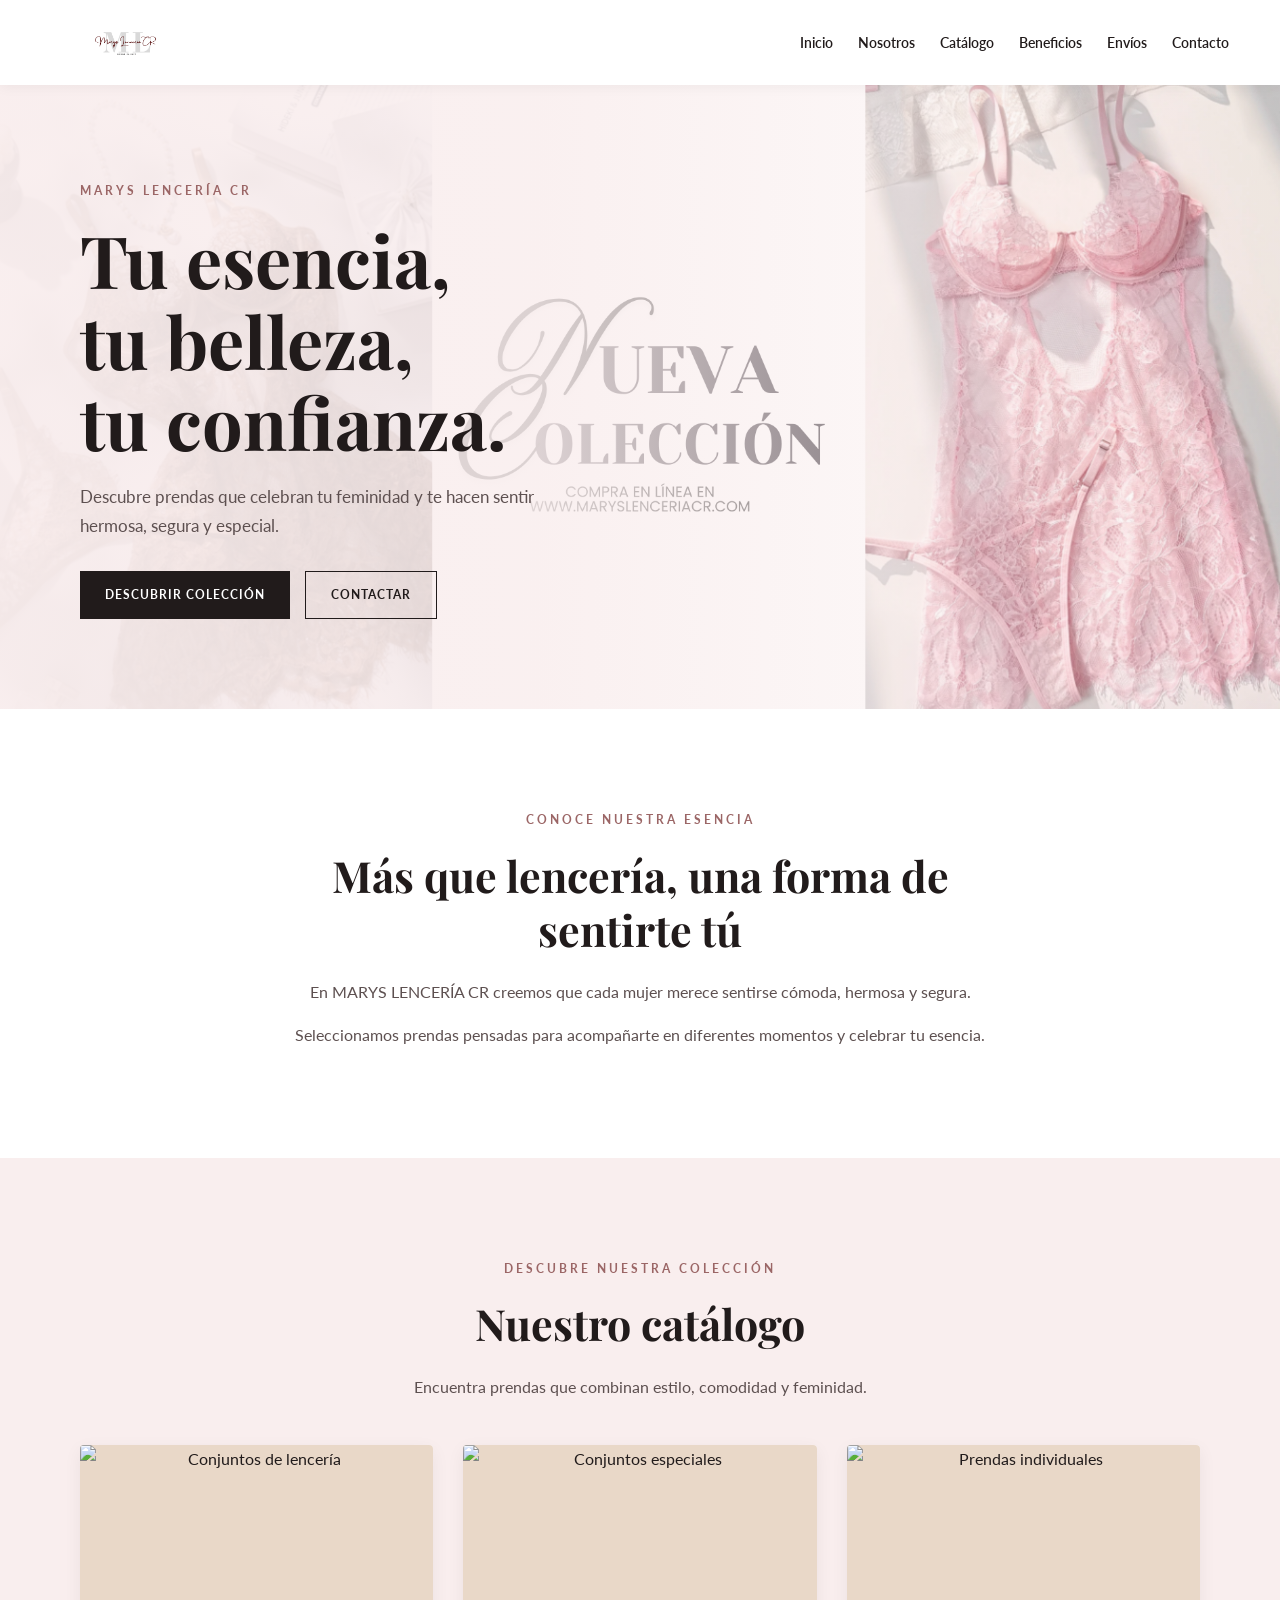
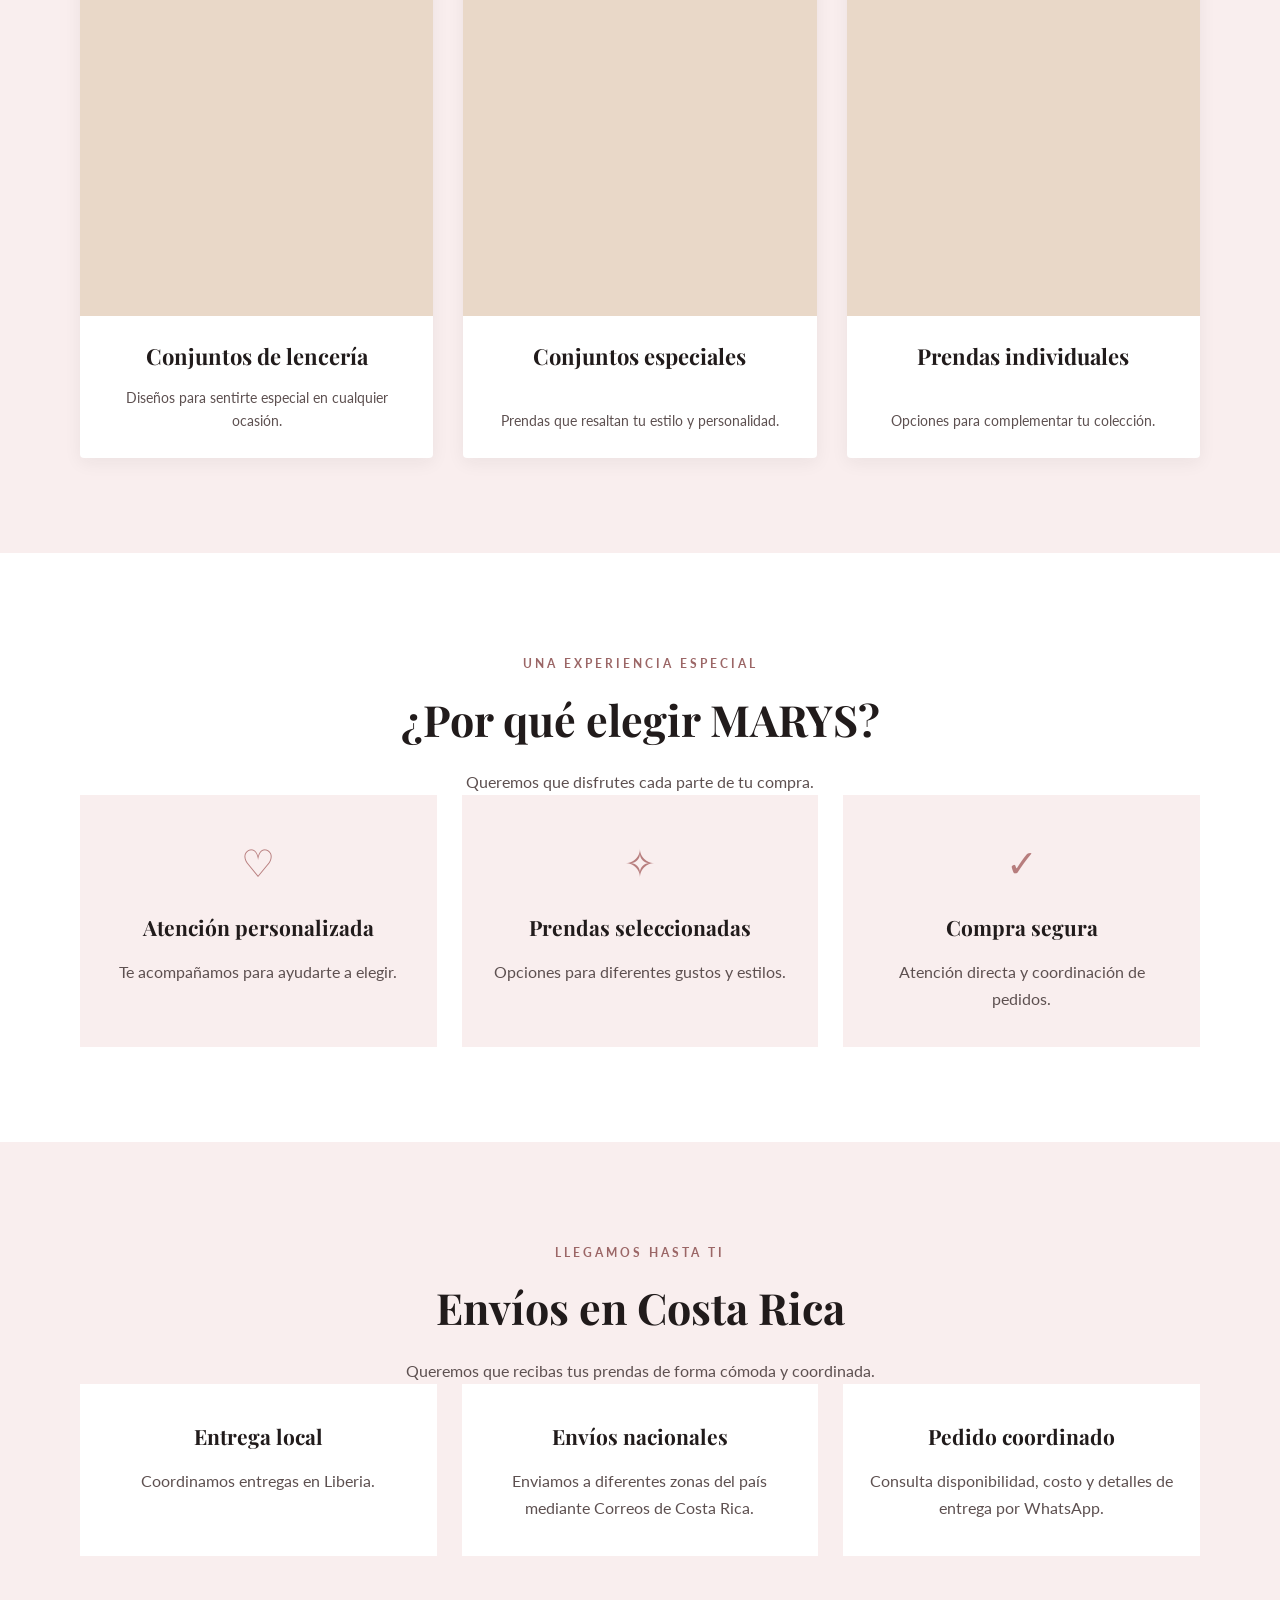
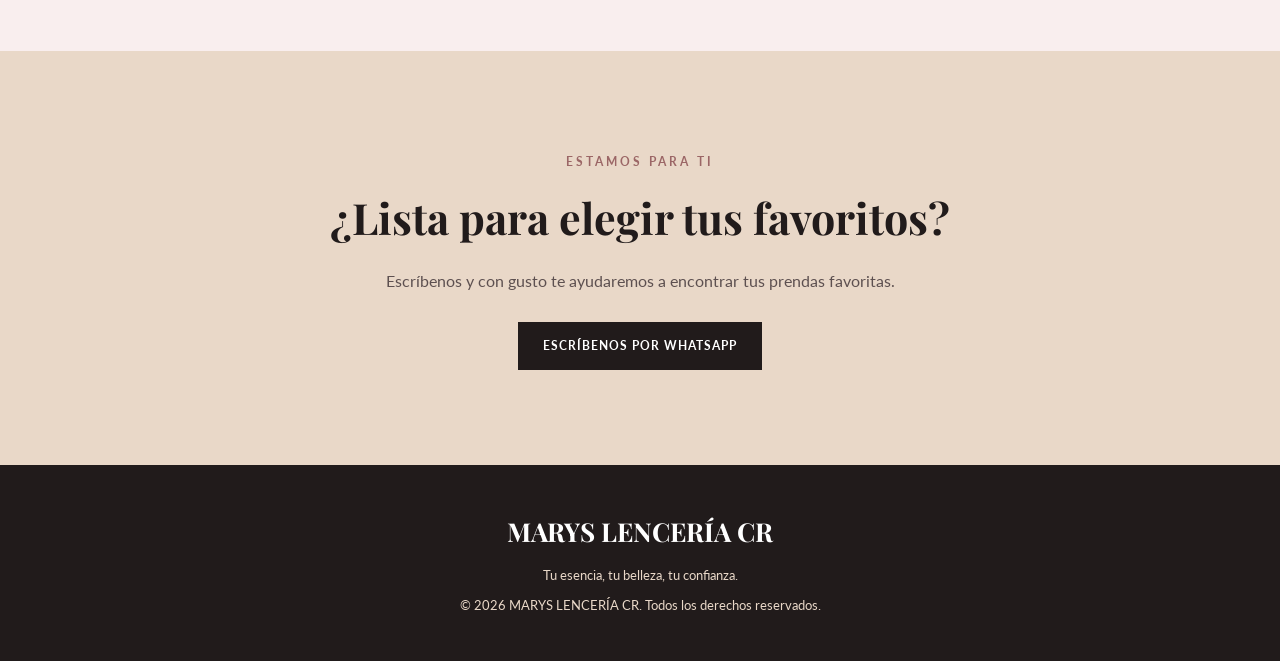
==== index.html @ ca80975b "Primer respaldo de MARYS LENCERÍA CR" ====
<!DOCTYPE html>
<html lang="es">
<head>
    <meta charset="UTF-8">
    <meta name="viewport" content="width=device-width, initial-scale=1.0">

    <meta name="description" content="MARYS LENCERÍA CR. Descubre nuestra colección de lencería, promociones y envíos en Costa Rica.">

    <title>MARYS LENCERÍA CR | Tu esencia, tu belleza</title>

    <link rel="preconnect" href="https://fonts.googleapis.com">
    <link rel="preconnect" href="https://fonts.gstatic.com" crossorigin>

    <link href="https://fonts.googleapis.com/css2?family=Lato:wght@400;500;600;700&family=Playfair+Display:wght@500;600;700&display=swap" rel="stylesheet">

    <link rel="stylesheet" href="css/style.css">
</head>

<body>

    <!-- ENCABEZADO -->
    <header class="encabezado">
        <div class="encabezado-contenido">

            <a href="#inicio" class="logo">
                <img src="img/logo.png" alt="MARYS LENCERÍA CR">
            </a>

            <nav class="navegacion" aria-label="Navegación principal">
                <a href="#inicio">Inicio</a>
                <a href="#nosotros">Nosotros</a>
                <a href="#catalogo">Catálogo</a>
                <a href="#beneficios">Beneficios</a>
                <a href="#envios">Envíos</a>
                <a href="#contacto">Contacto</a>
            </nav>

        </div>
    </header>

    <main>

        <!-- PORTADA PRINCIPAL -->
        <section class="hero" id="inicio">

            <div class="hero-imagen">
                <img src="img/banner.png" alt="Colección de lencería MARYS">
            </div>

            <div class="hero-contenido">

                <span class="hero-etiqueta">
                    MARYS LENCERÍA CR
                </span>

                <h1>
                    Tu esencia,<br>
                    tu belleza,<br>
                    tu confianza.
                </h1>

                <p>
                    Descubre prendas que celebran tu feminidad
                    y te hacen sentir hermosa, segura y especial.
                </p>

                <div class="hero-botones">

                    <a href="#catalogo" class="boton boton-principal">
                        DESCUBRIR COLECCIÓN
                    </a>

                    <a
                        href="https://wa.me/50663638746?text=Hola%2C%20MARYS%20LENCER%C3%8DA%20CR.%20Me%20gustar%C3%ADa%20consultar%20sobre%20sus%20productos."
                        class="boton boton-secundario"
                        target="_blank"
                        rel="noopener noreferrer">
                        CONTACTAR
                    </a>

                </div>

            </div>

        </section>

        <!-- NOSOTROS -->
        <section class="seccion seccion-nosotros" id="nosotros">

            <div class="contenedor">

                <span class="etiqueta-seccion">
                    CONOCE NUESTRA ESENCIA
                </span>

                <h2>
                    Más que lencería, una forma de sentirte tú
                </h2>

                <p>
                    En MARYS LENCERÍA CR creemos que cada mujer
                    merece sentirse cómoda, hermosa y segura.
                </p>

                <p>
                    Seleccionamos prendas pensadas para acompañarte
                    en diferentes momentos y celebrar tu esencia.
                </p>

            </div>

        </section>

        <!-- CATÁLOGO -->
        <section class="seccion seccion-catalogo" id="catalogo">

            <div class="contenedor">

                <span class="etiqueta-seccion">
                    DESCUBRE NUESTRA COLECCIÓN
                </span>

                <h2>Nuestro catálogo</h2>

                <p class="texto-intro">
                    Encuentra prendas que combinan estilo,
                    comodidad y feminidad.
                </p>

                <div class="catalogo-grid">

                    <article class="tarjeta-categoria">
                        <div class="imagen-categoria">
                            <img src="img/producto1.png" alt="Conjuntos de lencería">
                        </div>

                        <h3>Conjuntos de lencería</h3>

                        <p>
                            Diseños para sentirte especial
                            en cualquier ocasión.
                        </p>
                    </article>

                    <article class="tarjeta-categoria">
                        <div class="imagen-categoria">
                            <img src="img/producto2.png" alt="Conjuntos especiales">
                        </div>

                        <h3>Conjuntos especiales</h3>

                        <p>
                            Prendas que resaltan tu estilo
                            y personalidad.
                        </p>
                    </article>

                    <article class="tarjeta-categoria">
                        <div class="imagen-categoria">
                            <img src="img/producto3.png" alt="Prendas individuales">
                        </div>

                        <h3>Prendas individuales</h3>

                        <p>
                            Opciones para complementar
                            tu colección.
                        </p>
                    </article>

                </div>

            </div>

        </section>

        <!-- BENEFICIOS -->
        <section class="seccion seccion-beneficios" id="beneficios">

            <div class="contenedor">

                <span class="etiqueta-seccion">
                    UNA EXPERIENCIA ESPECIAL
                </span>

                <h2>¿Por qué elegir MARYS?</h2>

                <p class="texto-intro">
                    Queremos que disfrutes cada parte de tu compra.
                </p>

                <div class="beneficios-grid">

                    <article class="tarjeta-beneficio">
                        <span class="icono-beneficio">♡</span>
                        <h3>Atención personalizada</h3>
                        <p>
                            Te acompañamos para ayudarte a elegir.
                        </p>
                    </article>

                    <article class="tarjeta-beneficio">
                        <span class="icono-beneficio">✧</span>
                        <h3>Prendas seleccionadas</h3>
                        <p>
                            Opciones para diferentes gustos y estilos.
                        </p>
                    </article>

                    <article class="tarjeta-beneficio">
                        <span class="icono-beneficio">✓</span>
                        <h3>Compra segura</h3>
                        <p>
                            Atención directa y coordinación de pedidos.
                        </p>
                    </article>

                </div>

            </div>

        </section>

        <!-- ENVÍOS -->
        <section class="seccion seccion-envios" id="envios">

            <div class="contenedor">

                <span class="etiqueta-seccion">
                    LLEGAMOS HASTA TI
                </span>

                <h2>Envíos en Costa Rica</h2>

                <p class="texto-intro">
                    Queremos que recibas tus prendas de forma cómoda
                    y coordinada.
                </p>

                <div class="envios-grid">

                    <article class="tarjeta-envio">
                        <h3>Entrega local</h3>
                        <p>
                            Coordinamos entregas en Liberia.
                        </p>
                    </article>

                    <article class="tarjeta-envio">
                        <h3>Envíos nacionales</h3>
                        <p>
                            Enviamos a diferentes zonas del país
                            mediante Correos de Costa Rica.
                        </p>
                    </article>

                    <article class="tarjeta-envio">
                        <h3>Pedido coordinado</h3>
                        <p>
                            Consulta disponibilidad, costo y
                            detalles de entrega por WhatsApp.
                        </p>
                    </article>

                </div>

            </div>

        </section>

        <!-- CONTACTO -->
        <section class="seccion seccion-contacto" id="contacto">

            <div class="contenedor">

                <span class="etiqueta-seccion">
                    ESTAMOS PARA TI
                </span>

                <h2>¿Lista para elegir tus favoritos?</h2>

                <p>
                    Escríbenos y con gusto te ayudaremos
                    a encontrar tus prendas favoritas.
                </p>

                <a
                    href="https://wa.me/50663638746?text=Hola%2C%20MARYS%20LENCER%C3%8DA%20CR.%20Quiero%20informaci%C3%B3n%20sobre%20sus%20productos."
                    class="boton boton-principal"
                    target="_blank"
                    rel="noopener noreferrer">

                    ESCRÍBENOS POR WHATSAPP

                </a>

            </div>

        </section>

    </main>

    <!-- PIE DE PÁGINA -->
    <footer class="pie-pagina">

        <div class="contenedor">

            <h2>MARYS LENCERÍA CR</h2>

            <p>Tu esencia, tu belleza, tu confianza.</p>

            <p>
                © 2026 MARYS LENCERÍA CR. Todos los derechos reservados.
            </p>

        </div>

    </footer>

    <script src="js/script.js"></script>

</body>
</html>
---- css/style.css ----
/* ========================================
   MARYS LENCERÍA CR
   HOJA DE ESTILOS PRINCIPAL
======================================== */

/* 1. VARIABLES */

:root {
    --rosa: #D8A7A7;
    --rosa-claro: #F9EEEE;
    --negro: #211B1B;
    --blanco: #FFFFFF;
    --beige: #E9D8C8;
    --texto: #5D5050;

    --fuente-titulos: "Playfair Display", serif;
    --fuente-texto: "Lato", sans-serif;
}

/* 2. CONFIGURACIÓN GENERAL */

* {
    margin: 0;
    padding: 0;
    box-sizing: border-box;
}

html {
    scroll-behavior: smooth;
    scroll-padding-top: 90px;
}

body {
    font-family: var(--fuente-texto);
    color: var(--negro);
    background-color: var(--blanco);
    line-height: 1.7;
}

img {
    display: block;
    max-width: 100%;
}

a {
    text-decoration: none;
    color: inherit;
}

.contenedor {
    width: min(1120px, 90%);
    margin: 0 auto;
}

/* 3. ENCABEZADO Y NAVEGACIÓN FLEXBOX */

.encabezado {
    width: 100%;
    background-color: var(--blanco);
    position: sticky;
    top: 0;
    z-index: 1000;
    box-shadow: 0 2px 12px rgba(0, 0, 0, 0.05);
}

.encabezado-contenido {
    width: min(1200px, 92%);
    min-height: 85px;
    margin: auto;

    display: flex;
    flex-direction: row;
    align-items: center;
    justify-content: space-between;

    gap: 25px;
}

.logo {
    display: flex;
    align-items: center;
    flex-shrink: 0;
}

.logo img {
    width: 150px;
    max-height: 65px;
    object-fit: contain;
}

.navegacion {
    display: flex;
    flex-direction: row;
    align-items: center;
    justify-content: flex-end;
    flex-wrap: wrap;
    gap: 12px 25px;
}

.navegacion a {
    display: inline-flex;
    align-items: center;
    justify-content: center;
    min-height: 44px;
    font-size: 14px;
    font-weight: 600;
    transition: color 0.3s ease;
}

.navegacion a:hover {
    color: var(--rosa);
}

/* 4. PORTADA PRINCIPAL */

.hero {
    min-height: 590px;
    position: relative;
    display: flex;
    align-items: center;
    overflow: hidden;
    background-color: var(--rosa-claro);
}

.hero-imagen {
    position: absolute;
    inset: 0;
}

.hero-imagen img {
    width: 100%;
    height: 100%;
    object-fit: cover;
    object-position: center;
}

.hero-imagen::after {
    content: "";
    position: absolute;
    inset: 0;
    background: linear-gradient(
        90deg,
        rgba(249, 238, 238, 0.97) 0%,
        rgba(249, 238, 238, 0.88) 42%,
        rgba(249, 238, 238, 0.12) 100%
    );
}

.hero-contenido {
    position: relative;
    z-index: 2;
    width: min(1120px, 90%);
    margin: 0 auto;
    padding: 90px 0;
    max-width: 1120px;
}

.hero-etiqueta,
.etiqueta-seccion {
    display: inline-block;
    color: #9B6666;
    font-size: 12px;
    font-weight: 700;
    letter-spacing: 3px;
    margin-bottom: 18px;
}

.hero h1 {
    font-family: var(--fuente-titulos);
    font-size: clamp(42px, 6vw, 72px);
    line-height: 1.12;
    margin-bottom: 22px;
    max-width: 600px;
}

.hero-contenido > p {
    color: var(--texto);
    font-size: 17px;
    max-width: 480px;
    margin-bottom: 30px;
}

/* 5. BOTONES */

.hero-botones {
    display: flex;
    flex-wrap: wrap;
    gap: 15px;
}

.boton {
    min-height: 48px;
    padding: 13px 25px;
    display: inline-flex;
    align-items: center;
    justify-content: center;
    font-size: 12px;
    font-weight: 700;
    letter-spacing: 1px;
    transition: all 0.3s ease;
}

.boton-principal {
    background-color: var(--negro);
    color: var(--blanco);
}

.boton-principal:hover {
    background-color: #9B6666;
}

.boton-secundario {
    border: 1px solid var(--negro);
    color: var(--negro);
}

.boton-secundario:hover {
    background-color: var(--blanco);
}

/* 6. SECCIONES GENERALES */

.seccion {
    padding: 95px 0;
    text-align: center;
}

.seccion h2 {
    font-family: var(--fuente-titulos);
    font-size: clamp(30px, 4vw, 43px);
    line-height: 1.25;
    margin-bottom: 22px;
}

.seccion p {
    color: var(--texto);
}

/* 7. NOSOTROS */

.seccion-nosotros {
    background-color: var(--blanco);
}

.seccion-nosotros .contenedor {
    max-width: 780px;
}

.seccion-nosotros p {
    margin: 15px auto;
    font-size: 16px;
}

/* 8. CATÁLOGO CON CSS GRID Y NESTING */

.seccion-catalogo {
    background-color: var(--rosa-claro);

    .texto-intro {
        max-width: 650px;
        margin: 0 auto 45px;
    }

    .catalogo-grid {
        display: grid;
        grid-template-columns: repeat(3, minmax(0, 1fr));
        gap: 30px;
        align-items: stretch;
        text-align: center;
    }

    .tarjeta-categoria {
        display: flex;
        flex-direction: column;
        background-color: var(--blanco);
        padding-bottom: 25px;
        overflow: hidden;
        border-radius: 4px;
        box-shadow: 0 5px 18px rgba(33, 27, 27, 0.06);
        transition: transform 0.3s ease, box-shadow 0.3s ease;

        &:hover {
            transform: translateY(-7px);
            box-shadow: 0 12px 25px rgba(33, 27, 27, 0.12);
        }

        .imagen-categoria {
            width: 100%;
            aspect-ratio: 3 / 4;
            overflow: hidden;
            background-color: var(--beige);

            img {
                width: 100%;
                height: 100%;
                object-fit: cover;
                object-position: center;
                transition: transform 0.4s ease;
            }
        }

        &:hover .imagen-categoria img {
            transform: scale(1.05);
        }

        h3 {
            font-family: var(--fuente-titulos);
            font-size: 22px;
            margin: 22px 12px 10px;
        }

        p {
            padding: 0 20px;
            font-size: 14px;
            line-height: 1.7;
            margin-top: auto;
        }
    }
}

/* 9. BENEFICIOS */

.seccion-beneficios {
    background-color: var(--blanco);
}

.beneficios-grid {
    display: grid;
    grid-template-columns: repeat(3, 1fr);
    gap: 25px;
}

.tarjeta-beneficio {
    padding: 35px 25px;
    background-color: var(--rosa-claro);
}

.icono-beneficio {
    display: block;
    color: #B77D7D;
    font-size: 38px;
    margin-bottom: 15px;
}

.tarjeta-beneficio h3 {
    font-family: var(--fuente-titulos);
    font-size: 21px;
    margin-bottom: 12px;
}

/* 10. ENVÍOS */

.seccion-envios {
    background-color: var(--rosa-claro);
}

.envios-grid {
    display: grid;
    grid-template-columns: repeat(3, 1fr);
    gap: 25px;
}

.tarjeta-envio {
    background-color: var(--blanco);
    padding: 35px 25px;
}

.tarjeta-envio h3 {
    font-family: var(--fuente-titulos);
    font-size: 21px;
    margin-bottom: 12px;
}

/* 11. CONTACTO */

.seccion-contacto {
    background-color: var(--beige);
}

.seccion-contacto .contenedor {
    max-width: 750px;
}

.seccion-contacto p {
    margin-bottom: 28px;
}

/* 12. PIE DE PÁGINA */

.pie-pagina {
    padding: 45px 0;
    text-align: center;
    background-color: var(--negro);
    color: var(--blanco);
}

.pie-pagina h2 {
    font-family: var(--fuente-titulos);
    font-size: 26px;
    margin-bottom: 10px;
}

.pie-pagina p {
    color: #E9D8C8;
    font-size: 13px;
    margin-top: 8px;
}

/* 13. ACCESIBILIDAD */

a:focus-visible {
    outline: 3px solid #9B6666;
    outline-offset: 4px;
}

/* 14. TABLET */

@media (max-width: 900px) {

    .encabezado-contenido {
        flex-direction: column;
        padding: 15px 0;
    }

    .navegacion {
        justify-content: center;
        flex-wrap: wrap;
        gap: 12px 20px;
    }

    .catalogo-grid,
    .beneficios-grid,
    .envios-grid {
        grid-template-columns: repeat(2, 1fr);
    }

}

/* 15. CELULARES */

@media (max-width: 600px) {

    .encabezado-contenido {
        gap: 12px;
    }

    .logo img {
        width: 125px;
    }

    .navegacion {
        gap: 8px 14px;
    }

    .navegacion a {
        font-size: 12px;
    }

    .hero {
        min-height: 570px;
        align-items: flex-end;
    }

    .hero-imagen img {
        object-position: center;
    }

    .hero-imagen::after {
        background: linear-gradient(
            0deg,
            rgba(249, 238, 238, 0.98) 0%,
            rgba(249, 238, 238, 0.90) 48%,
            rgba(249, 238, 238, 0.12) 100%
        );
    }

    .hero-contenido {
        padding: 65px 0;
    }

    .hero h1 {
        font-size: 43px;
    }

    .hero-contenido > p {
        font-size: 15px;
    }

    .hero-botones {
        flex-direction: column;
    }

    .boton {
        width: 100%;
    }

    .seccion {
        padding: 65px 0;
    }

    .catalogo-grid,
    .beneficios-grid,
    .envios-grid {
        grid-template-columns: 1fr;
    }

}

/* 16. MOVIMIENTO REDUCIDO */

@media (prefers-reduced-motion: reduce) {

    *,
    *::before,
    *::after {
        scroll-behavior: auto !important;
        transition-duration: 0.01ms !important;
        animation-duration: 0.01ms !important;
    }

}

/* =====================================
   CORRECCIONES PARA CELULARES
===================================== */

@media (max-width: 600px) {

    /* BANNER COMPLETO */

    .hero {
        display: flex;
        flex-direction: column;
        min-height: auto;
        align-items: stretch;
    }

    .hero-imagen {
        position: relative;
        inset: auto;
        width: 100%;
        height: auto;
    }

    .hero-imagen img {
        width: 100%;
        height: auto;
        object-fit: contain;
    }

    .hero-imagen::after {
        display: none;
    }

    .hero-contenido {
        width: 90%;
        padding: 35px 0 45px;
    }

    .hero h1 {
        font-size: 36px;
        line-height: 1.2;
    }

    /* TÍTULO DEL CATÁLOGO */

    .seccion-catalogo h2 {
        font-size: 29px;
    }

    /* NOMBRES DE LOS PRODUCTOS */

    .tarjeta-categoria h3 {
        font-size: 19px;
        line-height: 1.3;
        margin: 18px 12px 10px;
    }

    /* DESCRIPCIONES */

    .tarjeta-categoria p {
        font-size: 14px;
        line-height: 1.6;
        padding: 0 16px;
    }

    .texto-intro {
        font-size: 14px;
        line-height: 1.6;
    }

}

/* AJUSTE FINO DEL CATÁLOGO EN CELULARES */

@media (max-width: 600px) {

    .seccion-catalogo h2 {
        font-size: 25px;
    }

    .tarjeta-categoria h3 {
        font-size: 16px;
        line-height: 1.3;
        margin: 15px 10px 8px;
    }

    .tarjeta-categoria p {
        font-size: 12px;
        line-height: 1.5;
        padding: 0 14px;
    }

    .seccion-catalogo .texto-intro {
        font-size: 13px;
    }

}
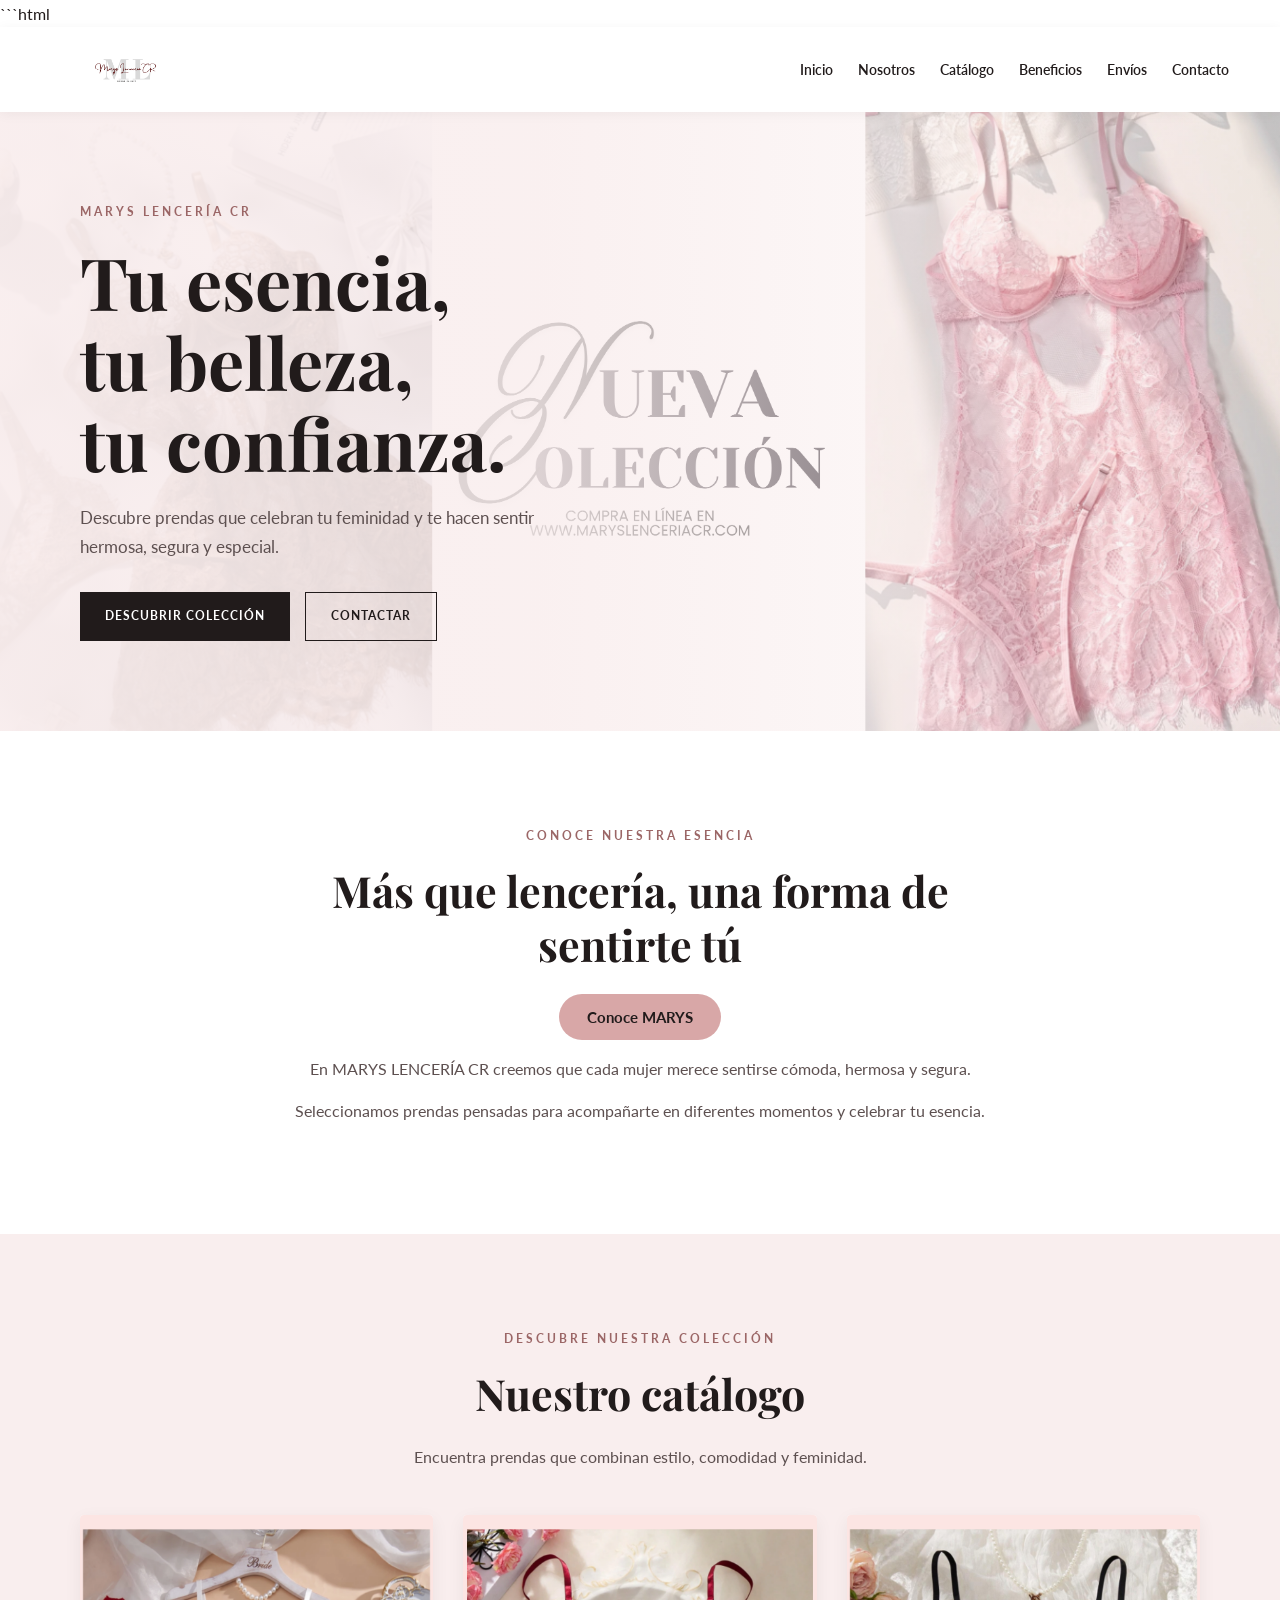
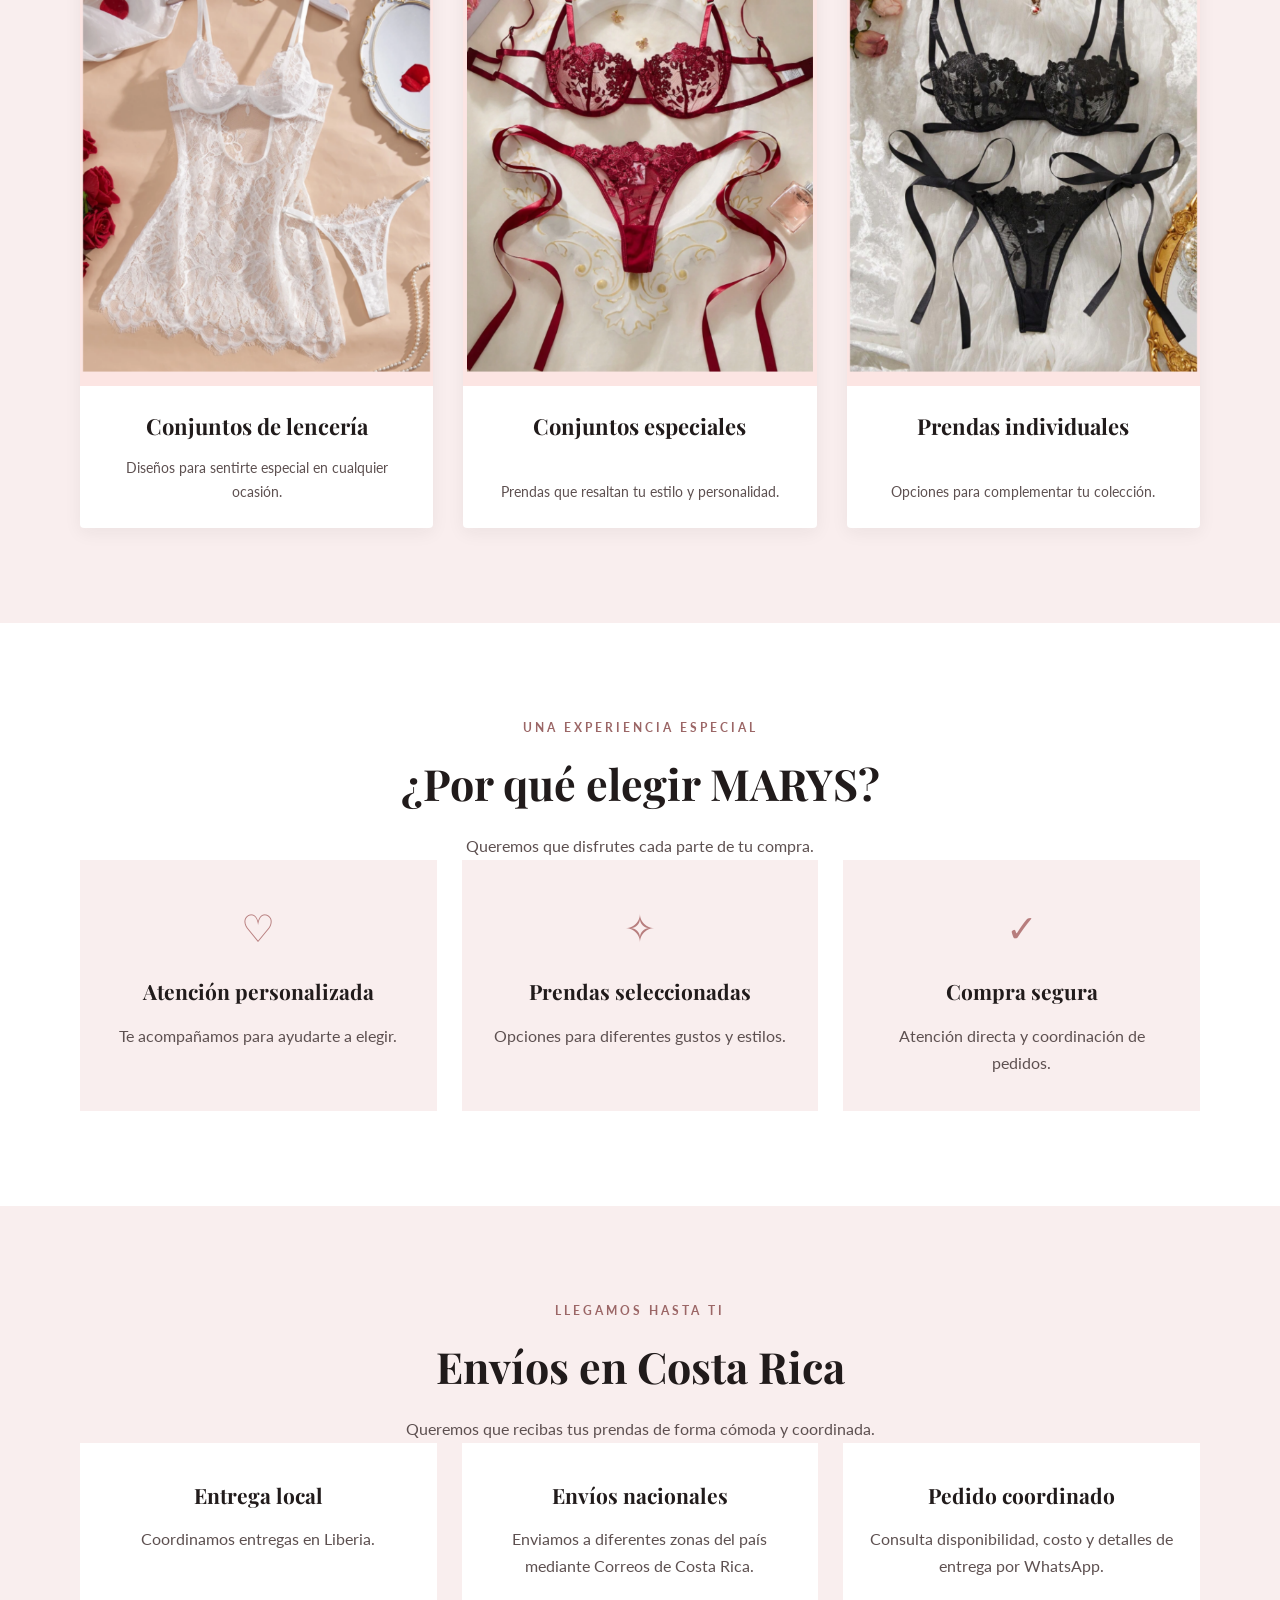
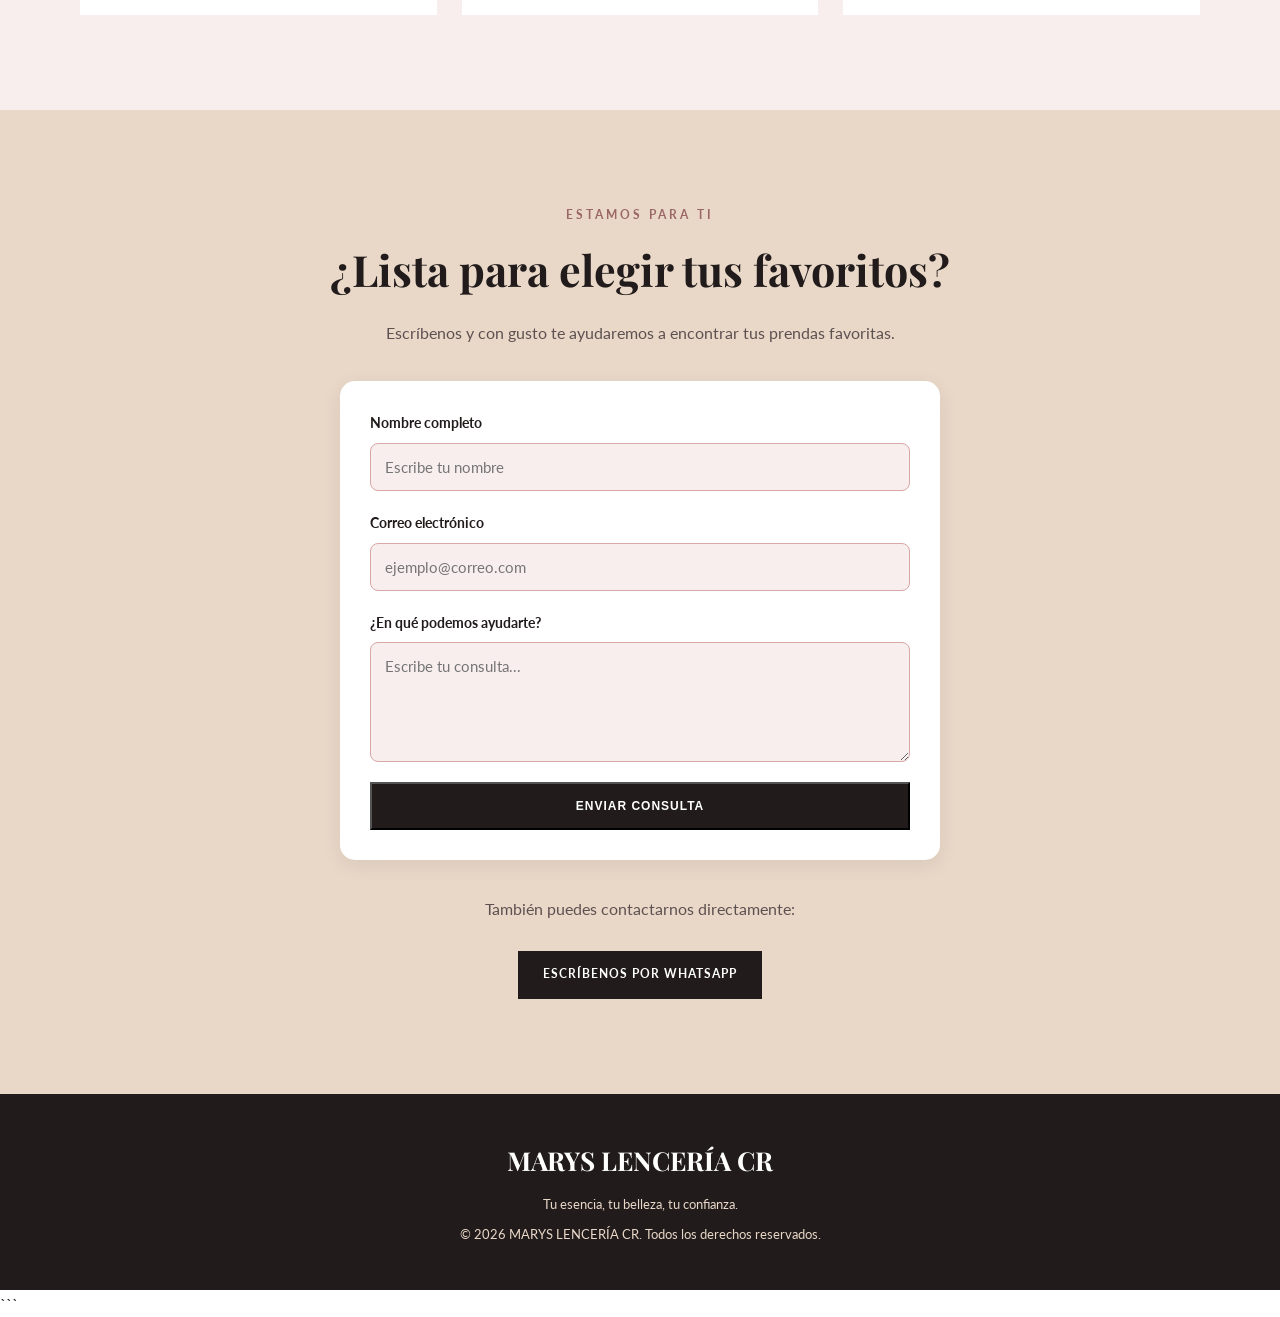
==== commit c85eaa86: "Semana 3: JavaScript y formulario de contacto" ====
--- a/index.html
+++ b/index.html
@@ -1,5 +1,7 @@
+```html
 <!DOCTYPE html>
 <html lang="es">
+
 <head>
     <meta charset="UTF-8">
     <meta name="viewport" content="width=device-width, initial-scale=1.0">
@@ -8,11 +10,13 @@
 
     <title>MARYS LENCERÍA CR | Tu esencia, tu belleza</title>
 
+    <!-- TIPOGRAFÍAS -->
     <link rel="preconnect" href="https://fonts.googleapis.com">
     <link rel="preconnect" href="https://fonts.gstatic.com" crossorigin>
 
     <link href="https://fonts.googleapis.com/css2?family=Lato:wght@400;500;600;700&family=Playfair+Display:wght@500;600;700&display=swap" rel="stylesheet">
 
+    <!-- CSS -->
     <link rel="stylesheet" href="css/style.css">
 </head>
 
@@ -20,31 +24,59 @@
 
     <!-- ENCABEZADO -->
     <header class="encabezado">
+
         <div class="encabezado-contenido">
 
+            <!-- LOGO -->
             <a href="#inicio" class="logo">
                 <img src="img/logo.png" alt="MARYS LENCERÍA CR">
             </a>
 
-            <nav class="navegacion" aria-label="Navegación principal">
+            <!-- BOTÓN MENÚ MÓVIL -->
+            <button
+                class="boton-menu"
+                id="boton-menu"
+                type="button"
+                aria-label="Abrir menú"
+                aria-expanded="false"
+                aria-controls="navegacion-principal">
+
+                ☰
+
+            </button>
+
+            <!-- NAVEGACIÓN -->
+            <nav
+                class="navegacion"
+                id="navegacion-principal"
+                aria-label="Navegación principal">
+
                 <a href="#inicio">Inicio</a>
                 <a href="#nosotros">Nosotros</a>
                 <a href="#catalogo">Catálogo</a>
                 <a href="#beneficios">Beneficios</a>
                 <a href="#envios">Envíos</a>
                 <a href="#contacto">Contacto</a>
+
             </nav>
 
         </div>
+
     </header>
 
+
+    <!-- CONTENIDO PRINCIPAL -->
     <main>
 
         <!-- PORTADA PRINCIPAL -->
         <section class="hero" id="inicio">
 
             <div class="hero-imagen">
-                <img src="img/banner.png" alt="Colección de lencería MARYS">
+
+                <img
+                    src="img/banner.png"
+                    alt="Colección de lencería MARYS">
+
             </div>
 
             <div class="hero-contenido">
@@ -75,7 +107,9 @@
                         class="boton boton-secundario"
                         target="_blank"
                         rel="noopener noreferrer">
+
                         CONTACTAR
+
                     </a>
 
                 </div>
@@ -83,6 +117,7 @@
             </div>
 
         </section>
+
 
         <!-- NOSOTROS -->
         <section class="seccion seccion-nosotros" id="nosotros">
@@ -93,9 +128,17 @@
                     CONOCE NUESTRA ESENCIA
                 </span>
 
-                <h2>
+                <h2 id="titulo-nosotros">
                     Más que lencería, una forma de sentirte tú
                 </h2>
+
+                <button
+                    type="button"
+                    id="boton-bienvenida">
+
+                    Conoce MARYS
+
+                </button>
 
                 <p>
                     En MARYS LENCERÍA CR creemos que cada mujer
@@ -111,6 +154,7 @@
 
         </section>
 
+
         <!-- CATÁLOGO -->
         <section class="seccion seccion-catalogo" id="catalogo">
 
@@ -129,9 +173,13 @@
 
                 <div class="catalogo-grid">
 
+                    <!-- CATEGORÍA 1 -->
                     <article class="tarjeta-categoria">
+
                         <div class="imagen-categoria">
-                            <img src="img/producto1.png" alt="Conjuntos de lencería">
+                            <img
+                                src="img/Producto1.png"
+                                alt="Conjuntos de lencería">
                         </div>
 
                         <h3>Conjuntos de lencería</h3>
@@ -140,11 +188,17 @@
                             Diseños para sentirte especial
                             en cualquier ocasión.
                         </p>
-                    </article>
-
+
+                    </article>
+
+
+                    <!-- CATEGORÍA 2 -->
                     <article class="tarjeta-categoria">
+
                         <div class="imagen-categoria">
-                            <img src="img/producto2.png" alt="Conjuntos especiales">
+                            <img
+                                src="img/Producto2.png"
+                                alt="Conjuntos especiales">
                         </div>
 
                         <h3>Conjuntos especiales</h3>
@@ -153,11 +207,17 @@
                             Prendas que resaltan tu estilo
                             y personalidad.
                         </p>
-                    </article>
-
+
+                    </article>
+
+
+                    <!-- CATEGORÍA 3 -->
                     <article class="tarjeta-categoria">
+
                         <div class="imagen-categoria">
-                            <img src="img/producto3.png" alt="Prendas individuales">
+                            <img
+                                src="img/Producto3.png"
+                                alt="Prendas individuales">
                         </div>
 
                         <h3>Prendas individuales</h3>
@@ -166,6 +226,7 @@
                             Opciones para complementar
                             tu colección.
                         </p>
+
                     </article>
 
                 </div>
@@ -173,6 +234,7 @@
             </div>
 
         </section>
+
 
         <!-- BENEFICIOS -->
         <section class="seccion seccion-beneficios" id="beneficios">
@@ -192,27 +254,41 @@
                 <div class="beneficios-grid">
 
                     <article class="tarjeta-beneficio">
+
                         <span class="icono-beneficio">♡</span>
+
                         <h3>Atención personalizada</h3>
+
                         <p>
                             Te acompañamos para ayudarte a elegir.
                         </p>
-                    </article>
+
+                    </article>
+
 
                     <article class="tarjeta-beneficio">
+
                         <span class="icono-beneficio">✧</span>
+
                         <h3>Prendas seleccionadas</h3>
+
                         <p>
                             Opciones para diferentes gustos y estilos.
                         </p>
-                    </article>
+
+                    </article>
+
 
                     <article class="tarjeta-beneficio">
+
                         <span class="icono-beneficio">✓</span>
+
                         <h3>Compra segura</h3>
+
                         <p>
                             Atención directa y coordinación de pedidos.
                         </p>
+
                     </article>
 
                 </div>
@@ -220,6 +296,7 @@
             </div>
 
         </section>
+
 
         <!-- ENVÍOS -->
         <section class="seccion seccion-envios" id="envios">
@@ -240,26 +317,37 @@
                 <div class="envios-grid">
 
                     <article class="tarjeta-envio">
+
                         <h3>Entrega local</h3>
+
                         <p>
                             Coordinamos entregas en Liberia.
                         </p>
-                    </article>
+
+                    </article>
+
 
                     <article class="tarjeta-envio">
+
                         <h3>Envíos nacionales</h3>
+
                         <p>
                             Enviamos a diferentes zonas del país
                             mediante Correos de Costa Rica.
                         </p>
-                    </article>
+
+                    </article>
+
 
                     <article class="tarjeta-envio">
+
                         <h3>Pedido coordinado</h3>
+
                         <p>
                             Consulta disponibilidad, costo y
                             detalles de entrega por WhatsApp.
                         </p>
+
                     </article>
 
                 </div>
@@ -268,37 +356,86 @@
 
         </section>
 
+
         <!-- CONTACTO -->
-        <section class="seccion seccion-contacto" id="contacto">
-
-            <div class="contenedor">
-
-                <span class="etiqueta-seccion">
-                    ESTAMOS PARA TI
-                </span>
-
-                <h2>¿Lista para elegir tus favoritos?</h2>
-
-                <p>
-                    Escríbenos y con gusto te ayudaremos
-                    a encontrar tus prendas favoritas.
-                </p>
-
-                <a
-                    href="https://wa.me/50663638746?text=Hola%2C%20MARYS%20LENCER%C3%8DA%20CR.%20Quiero%20informaci%C3%B3n%20sobre%20sus%20productos."
-                    class="boton boton-principal"
-                    target="_blank"
-                    rel="noopener noreferrer">
-
-                    ESCRÍBENOS POR WHATSAPP
-
-                </a>
-
-            </div>
-
-        </section>
-
-    </main>
+<section class="seccion seccion-contacto" id="contacto">
+
+    <div class="contenedor">
+
+        <span class="etiqueta-seccion">
+            ESTAMOS PARA TI
+        </span>
+
+        <h2>¿Lista para elegir tus favoritos?</h2>
+
+        <p>
+            Escríbenos y con gusto te ayudaremos
+            a encontrar tus prendas favoritas.
+        </p>
+
+        <!-- FORMULARIO DE CONTACTO -->
+        <form class="formulario-contacto" id="formulario-contacto">
+
+            <div class="campo-formulario">
+                <label for="nombre">Nombre completo</label>
+                <input
+                    type="text"
+                    id="nombre"
+                    name="nombre"
+                    placeholder="Escribe tu nombre"
+                    required>
+            </div>
+
+            <div class="campo-formulario">
+                <label for="correo">Correo electrónico</label>
+                <input
+                    type="email"
+                    id="correo"
+                    name="correo"
+                    placeholder="ejemplo@correo.com"
+                    required>
+            </div>
+
+            <div class="campo-formulario">
+                <label for="mensaje">¿En qué podemos ayudarte?</label>
+                <textarea
+                    id="mensaje"
+                    name="mensaje"
+                    rows="5"
+                    placeholder="Escribe tu consulta..."
+                    required></textarea>
+            </div>
+
+            <button type="submit" class="boton boton-principal">
+                ENVIAR CONSULTA
+            </button>
+            <p
+                id="mensaje-formulario"
+                class="mensaje-formulario"
+                role="status"
+                aria-live="polite">
+            </p>
+
+
+        </form>
+
+        <p>
+            También puedes contactarnos directamente:
+        </p>
+
+        <a
+            href="https://wa.me/50663638746?text=Hola%2C%20MARYS%20LENCER%C3%8DA%20CR.%20Quiero%20informaci%C3%B3n%20sobre%20sus%20productos."
+            class="boton boton-principal"
+            target="_blank"
+            rel="noopener noreferrer">
+
+            ESCRÍBENOS POR WHATSAPP
+
+        </a>
+
+    </div>
+
+</section>
 
     <!-- PIE DE PÁGINA -->
     <footer class="pie-pagina">
@@ -307,17 +444,24 @@
 
             <h2>MARYS LENCERÍA CR</h2>
 
-            <p>Tu esencia, tu belleza, tu confianza.</p>
-
             <p>
-                © 2026 MARYS LENCERÍA CR. Todos los derechos reservados.
+                Tu esencia, tu belleza, tu confianza.
             </p>
 
+            <p>
+                © 2026 MARYS LENCERÍA CR.
+                Todos los derechos reservados.
+            </p>
+
         </div>
 
     </footer>
 
+
+    <!-- JAVASCRIPT -->
     <script src="js/script.js"></script>
 
 </body>
-</html>+
+</html>
+```
--- a/css/style.css
+++ b/css/style.css
@@ -615,4 +615,172 @@
         font-size: 13px;
     }
 
+}
+
+/* BOTÓN DE BIENVENIDA */
+
+#boton-bienvenida {
+    background-color: #D8A7A7;
+    color: #211B1B;
+    border: none;
+    padding: 14px 28px;
+    min-height: 44px;
+    border-radius: 30px;
+    font-family: "Lato", sans-serif;
+    font-size: 15px;
+    font-weight: 700;
+    cursor: pointer;
+    transition: background-color 0.3s ease;
+}
+
+#boton-bienvenida:hover {
+    background-color: #E9D8C8;
+}
+
+#boton-bienvenida:focus-visible {
+    outline: 3px solid #211B1B;
+    outline-offset: 3px;
+}
+
+/* =====================================
+   MENÚ MÓVIL
+   MARYS LENCERÍA CR
+===================================== */
+
+/* Botón del menú */
+.boton-menu {
+    display: none;
+    background-color: transparent;
+    border: none;
+    color: #211B1B;
+    font-size: 30px;
+    cursor: pointer;
+    min-width: 44px;
+    min-height: 44px;
+}
+
+/* Configuración para celulares */
+@media (max-width: 768px) {
+
+    .encabezado-contenido {
+        position: relative;
+        flex-wrap: wrap;
+    }
+
+    .boton-menu {
+        display: flex;
+        align-items: center;
+        justify-content: center;
+    }
+
+    .navegacion {
+        display: none;
+        flex-direction: column;
+        align-items: center;
+        width: 100%;
+        padding: 15px 0;
+        background-color: #F9EEEE;
+        gap: 10px;
+    }
+
+    .navegacion.activo {
+        display: flex;
+    }
+
+    .navegacion a {
+        width: 100%;
+        text-align: center;
+        padding: 12px;
+    }
+
+}
+
+/* =====================================
+   FORMULARIO DE CONTACTO
+   MARYS LENCERÍA CR
+===================================== */
+
+.formulario-contacto {
+    width: 100%;
+    max-width: 600px;
+    margin: 35px auto;
+    padding: 30px;
+    background-color: #FFFFFF;
+    border-radius: 15px;
+    box-shadow: 0 5px 20px rgba(33, 27, 27, 0.08);
+    text-align: left;
+}
+
+.campo-formulario {
+    display: flex;
+    flex-direction: column;
+    gap: 8px;
+    margin-bottom: 20px;
+}
+
+.campo-formulario label {
+    color: #211B1B;
+    font-weight: 700;
+    font-size: 14px;
+}
+
+.campo-formulario input,
+.campo-formulario textarea {
+    width: 100%;
+    padding: 14px;
+    border: 1px solid #D8A7A7;
+    border-radius: 8px;
+    background-color: #F9EEEE;
+    color: #211B1B;
+    font-family: "Lato", sans-serif;
+    font-size: 15px;
+}
+
+.campo-formulario input {
+    min-height: 48px;
+}
+
+.campo-formulario textarea {
+    min-height: 120px;
+    resize: vertical;
+}
+
+.campo-formulario input:focus,
+.campo-formulario textarea:focus {
+    outline: 2px solid #D8A7A7;
+    outline-offset: 2px;
+}
+
+.formulario-contacto button {
+    width: 100%;
+    min-height: 48px;
+    cursor: pointer;
+}
+
+@media (max-width: 600px) {
+
+    .formulario-contacto {
+        padding: 20px;
+    }
+
+}
+
+/* =====================================
+   MENSAJE DEL FORMULARIO
+===================================== */
+
+.mensaje-formulario {
+    display: none;
+    margin: 20px auto 0;
+    padding: 15px;
+    background-color: var(--rosa-claro);
+    color: var(--negro);
+    border-left: 4px solid var(--rosa);
+    border-radius: 8px;
+    font-size: 14px;
+    line-height: 1.6;
+}
+
+.mensaje-formulario.visible {
+    display: block;
 }
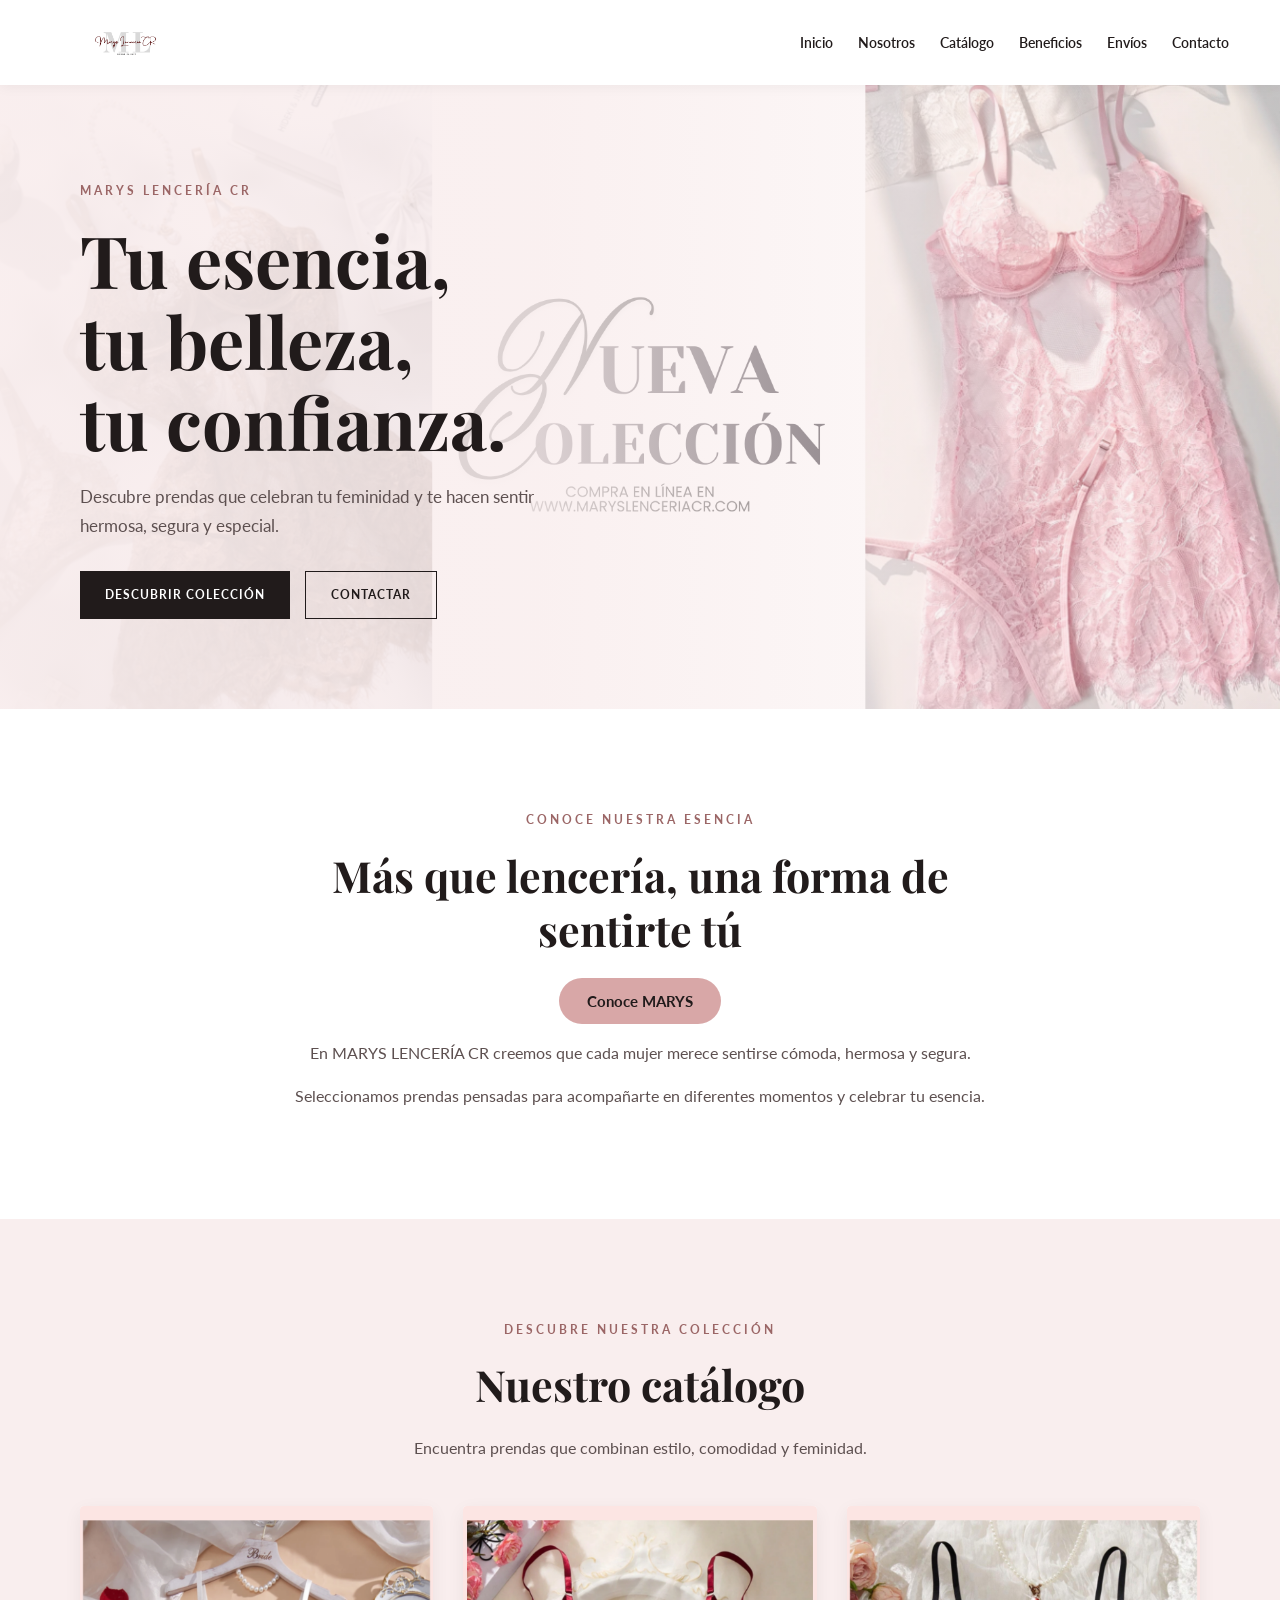
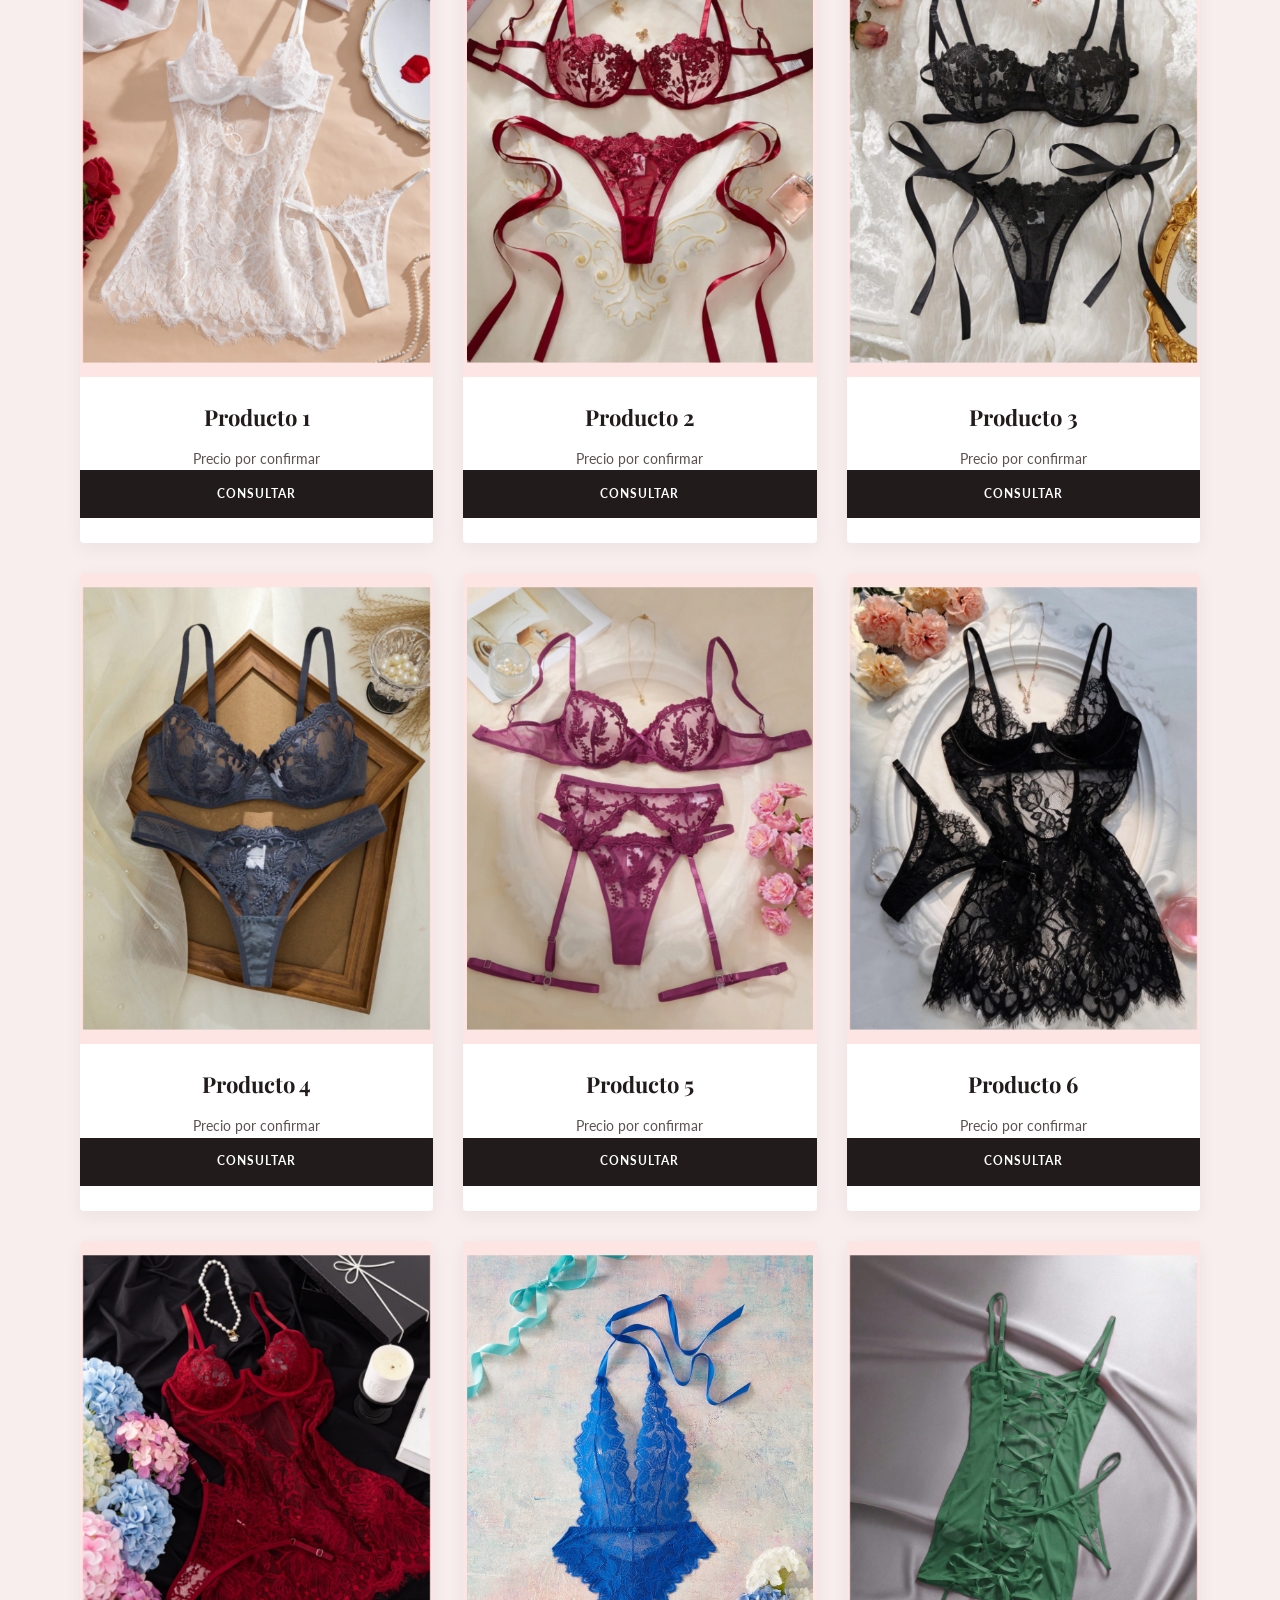
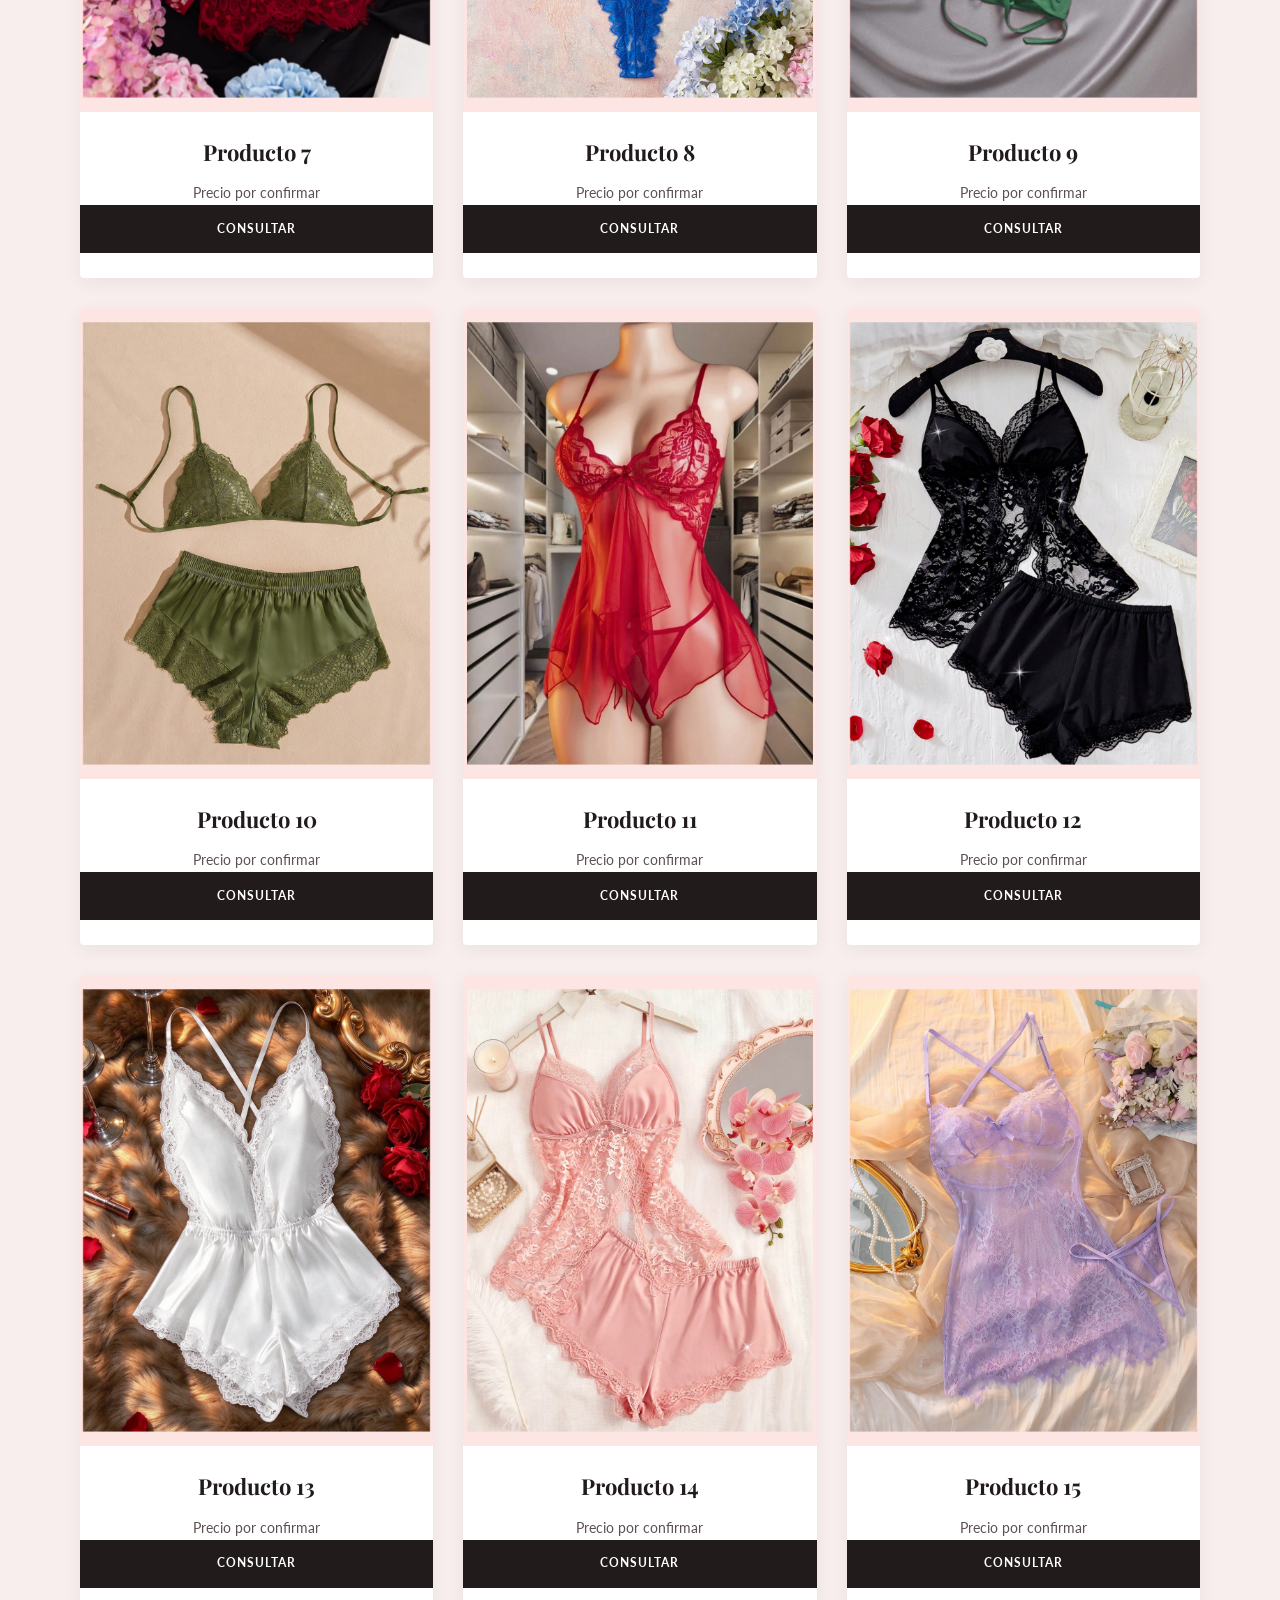
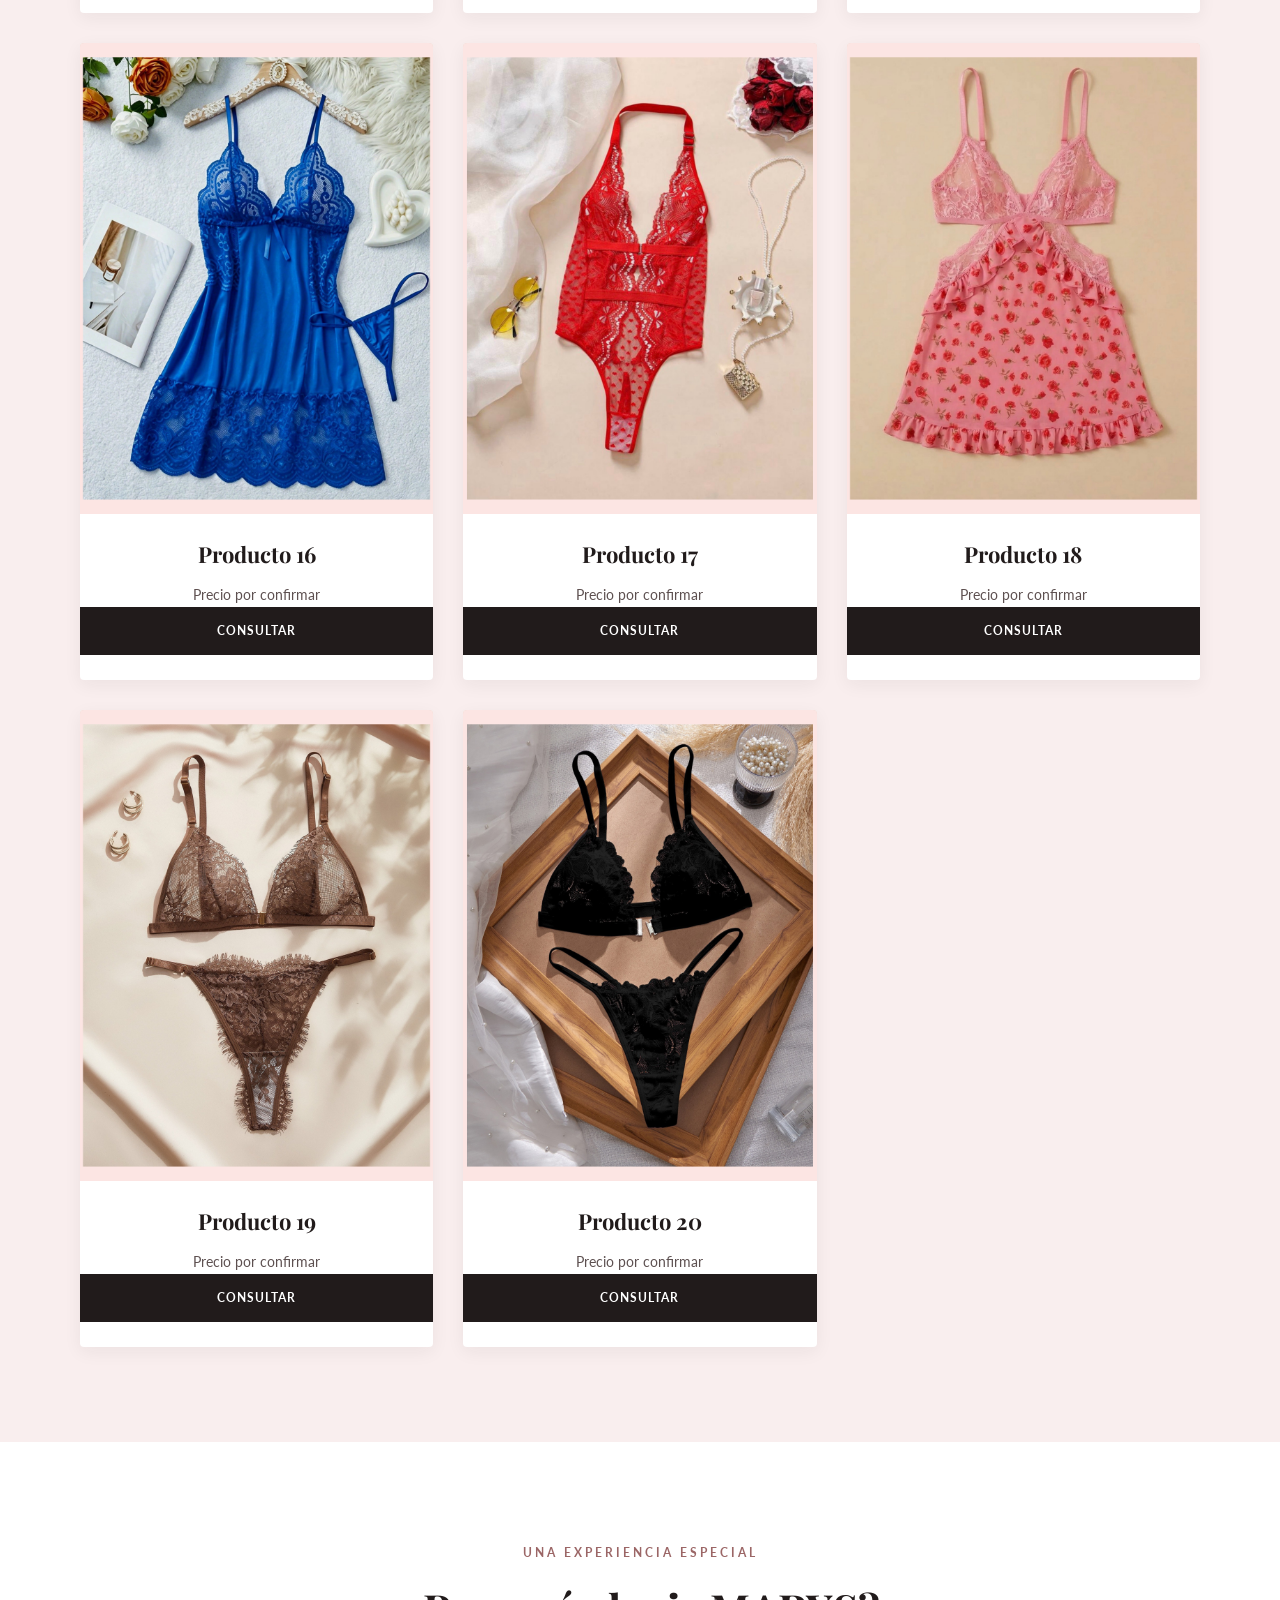
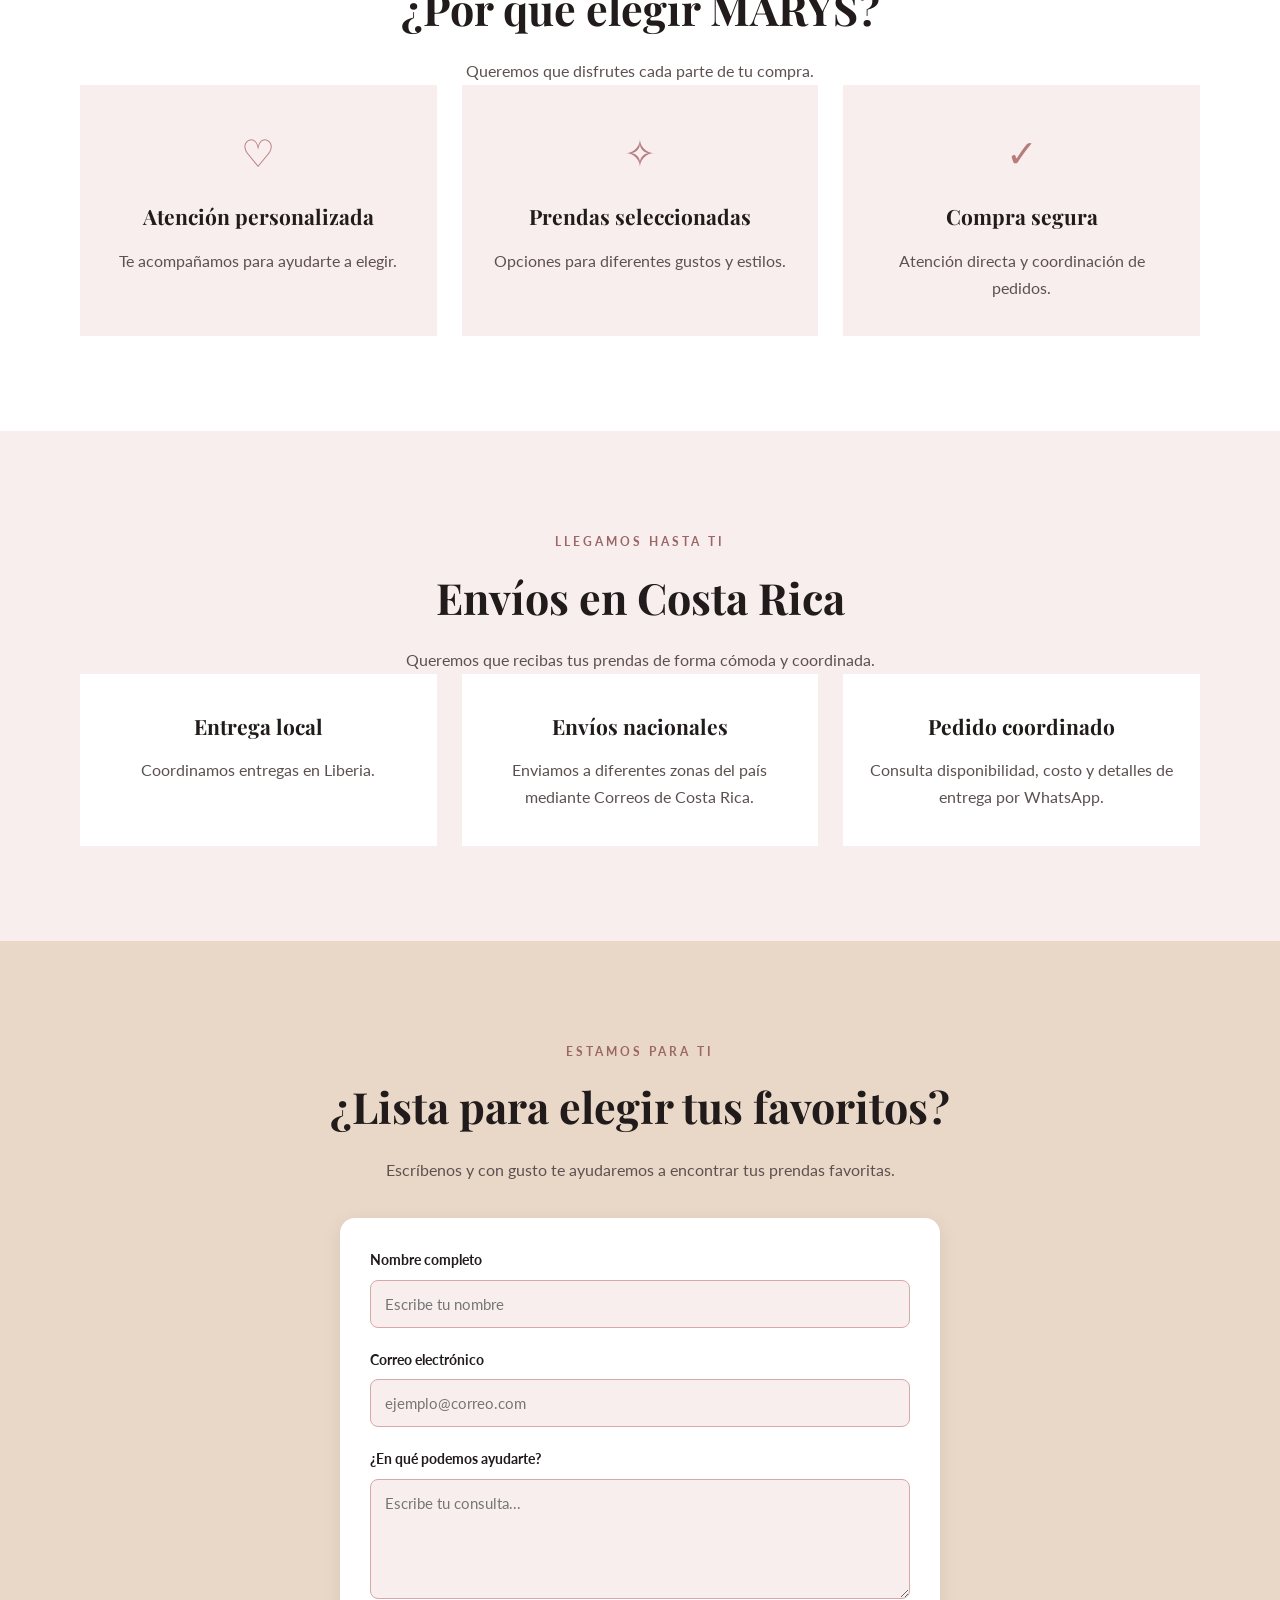
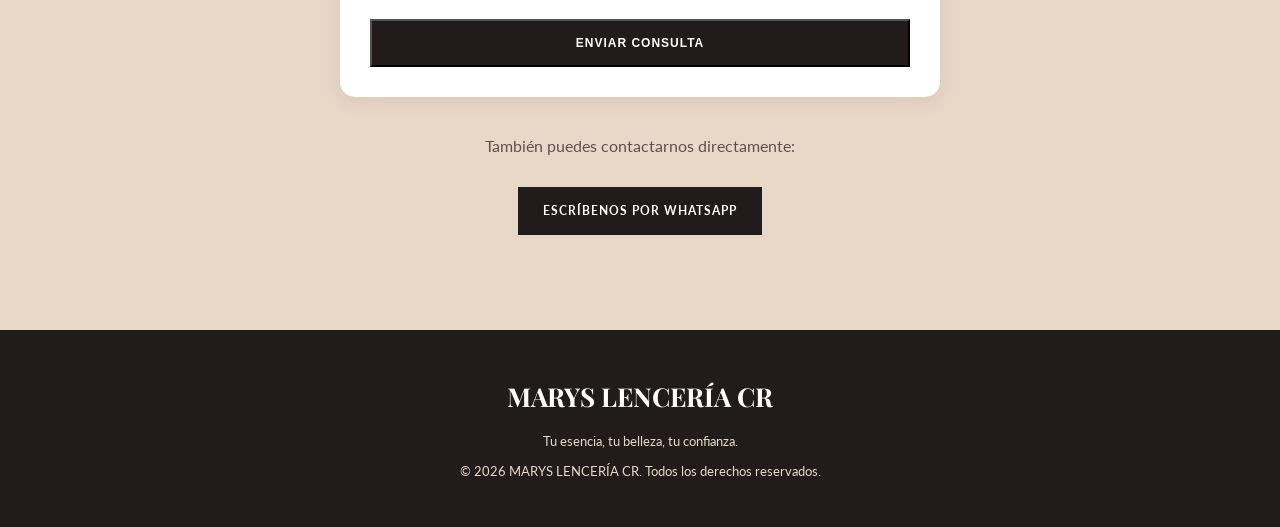
==== commit cce4ea06: "Update index.html" ====
--- a/index.html
+++ b/index.html
@@ -1,4 +1,3 @@
-```html
 <!DOCTYPE html>
 <html lang="es">
 
@@ -8,6 +7,8 @@
 
     <meta name="description" content="MARYS LENCERÍA CR. Descubre nuestra colección de lencería, promociones y envíos en Costa Rica.">
 
+    <meta name="theme-color" content="#F9EEEE">
+
     <title>MARYS LENCERÍA CR | Tu esencia, tu belleza</title>
 
     <!-- TIPOGRAFÍAS -->
@@ -18,6 +19,7 @@
 
     <!-- CSS -->
     <link rel="stylesheet" href="css/style.css">
+
 </head>
 
 <body>
@@ -27,12 +29,10 @@
 
         <div class="encabezado-contenido">
 
-            <!-- LOGO -->
             <a href="#inicio" class="logo">
                 <img src="img/logo.png" alt="MARYS LENCERÍA CR">
             </a>
 
-            <!-- BOTÓN MENÚ MÓVIL -->
             <button
                 class="boton-menu"
                 id="boton-menu"
@@ -40,12 +40,9 @@
                 aria-label="Abrir menú"
                 aria-expanded="false"
                 aria-controls="navegacion-principal">
-
                 ☰
-
             </button>
 
-            <!-- NAVEGACIÓN -->
             <nav
                 class="navegacion"
                 id="navegacion-principal"
@@ -68,7 +65,7 @@
     <!-- CONTENIDO PRINCIPAL -->
     <main>
 
-        <!-- PORTADA PRINCIPAL -->
+        <!-- PORTADA -->
         <section class="hero" id="inicio">
 
             <div class="hero-imagen">
@@ -128,16 +125,14 @@
                     CONOCE NUESTRA ESENCIA
                 </span>
 
-                <h2 id="titulo-nosotros">
+                <h2>
                     Más que lencería, una forma de sentirte tú
                 </h2>
 
                 <button
                     type="button"
                     id="boton-bienvenida">
-
                     Conoce MARYS
-
                 </button>
 
                 <p>
@@ -171,62 +166,206 @@
                     comodidad y feminidad.
                 </p>
 
-                <div class="catalogo-grid">
-
-                    <!-- CATEGORÍA 1 -->
-                    <article class="tarjeta-categoria">
-
-                        <div class="imagen-categoria">
-                            <img
-                                src="img/Producto1.png"
-                                alt="Conjuntos de lencería">
-                        </div>
-
-                        <h3>Conjuntos de lencería</h3>
-
-                        <p>
-                            Diseños para sentirte especial
-                            en cualquier ocasión.
-                        </p>
-
-                    </article>
-
-
-                    <!-- CATEGORÍA 2 -->
-                    <article class="tarjeta-categoria">
-
-                        <div class="imagen-categoria">
-                            <img
-                                src="img/Producto2.png"
-                                alt="Conjuntos especiales">
-                        </div>
-
-                        <h3>Conjuntos especiales</h3>
-
-                        <p>
-                            Prendas que resaltan tu estilo
-                            y personalidad.
-                        </p>
-
-                    </article>
-
-
-                    <!-- CATEGORÍA 3 -->
-                    <article class="tarjeta-categoria">
-
-                        <div class="imagen-categoria">
-                            <img
-                                src="img/Producto3.png"
-                                alt="Prendas individuales">
-                        </div>
-
-                        <h3>Prendas individuales</h3>
-
-                        <p>
-                            Opciones para complementar
-                            tu colección.
-                        </p>
-
+                <div class="catalogo-grid" id="catalogo-productos">
+
+                    <!-- PRODUCTO 1 -->
+                    <article class="tarjeta-categoria producto">
+                        <div class="imagen-categoria">
+                            <img src="img/Producto1.png" alt="Producto 1 de MARYS LENCERÍA CR" loading="lazy">
+                        </div>
+                        <h3>Producto 1</h3>
+                        <p class="precio-producto">Precio por confirmar</p>
+                        <a class="boton boton-principal boton-producto" href="https://wa.me/50663638746?text=Hola%2C%20quiero%20consultar%20por%20el%20Producto%201%20de%20MARYS." target="_blank" rel="noopener noreferrer">CONSULTAR</a>
+                    </article>
+
+                    <!-- PRODUCTO 2 -->
+                    <article class="tarjeta-categoria producto">
+                        <div class="imagen-categoria">
+                            <img src="img/Producto2.png" alt="Producto 2 de MARYS LENCERÍA CR" loading="lazy">
+                        </div>
+                        <h3>Producto 2</h3>
+                        <p class="precio-producto">Precio por confirmar</p>
+                        <a class="boton boton-principal boton-producto" href="https://wa.me/50663638746?text=Hola%2C%20quiero%20consultar%20por%20el%20Producto%202%20de%20MARYS." target="_blank" rel="noopener noreferrer">CONSULTAR</a>
+                    </article>
+
+                    <!-- PRODUCTO 3 -->
+                    <article class="tarjeta-categoria producto">
+                        <div class="imagen-categoria">
+                            <img src="img/Producto3.png" alt="Producto 3 de MARYS LENCERÍA CR" loading="lazy">
+                        </div>
+                        <h3>Producto 3</h3>
+                        <p class="precio-producto">Precio por confirmar</p>
+                        <a class="boton boton-principal boton-producto" href="https://wa.me/50663638746?text=Hola%2C%20quiero%20consultar%20por%20el%20Producto%203%20de%20MARYS." target="_blank" rel="noopener noreferrer">CONSULTAR</a>
+                    </article>
+
+                    <!-- PRODUCTO 4 -->
+                    <article class="tarjeta-categoria producto">
+                        <div class="imagen-categoria">
+                            <img src="img/Producto4.png" alt="Producto 4 de MARYS LENCERÍA CR" loading="lazy">
+                        </div>
+                        <h3>Producto 4</h3>
+                        <p class="precio-producto">Precio por confirmar</p>
+                        <a class="boton boton-principal boton-producto" href="https://wa.me/50663638746?text=Hola%2C%20quiero%20consultar%20por%20el%20Producto%204%20de%20MARYS." target="_blank" rel="noopener noreferrer">CONSULTAR</a>
+                    </article>
+
+                    <!-- PRODUCTO 5 -->
+                    <article class="tarjeta-categoria producto">
+                        <div class="imagen-categoria">
+                            <img src="img/Producto5.png" alt="Producto 5 de MARYS LENCERÍA CR" loading="lazy">
+                        </div>
+                        <h3>Producto 5</h3>
+                        <p class="precio-producto">Precio por confirmar</p>
+                        <a class="boton boton-principal boton-producto" href="https://wa.me/50663638746?text=Hola%2C%20quiero%20consultar%20por%20el%20Producto%205%20de%20MARYS." target="_blank" rel="noopener noreferrer">CONSULTAR</a>
+                    </article>
+
+                    <!-- PRODUCTO 6 -->
+                    <article class="tarjeta-categoria producto">
+                        <div class="imagen-categoria">
+                            <img src="img/Producto6.png" alt="Producto 6 de MARYS LENCERÍA CR" loading="lazy">
+                        </div>
+                        <h3>Producto 6</h3>
+                        <p class="precio-producto">Precio por confirmar</p>
+                        <a class="boton boton-principal boton-producto" href="https://wa.me/50663638746?text=Hola%2C%20quiero%20consultar%20por%20el%20Producto%206%20de%20MARYS." target="_blank" rel="noopener noreferrer">CONSULTAR</a>
+                    </article>
+
+                    <!-- PRODUCTO 7 -->
+                    <article class="tarjeta-categoria producto">
+                        <div class="imagen-categoria">
+                            <img src="img/Producto7.png" alt="Producto 7 de MARYS LENCERÍA CR" loading="lazy">
+                        </div>
+                        <h3>Producto 7</h3>
+                        <p class="precio-producto">Precio por confirmar</p>
+                        <a class="boton boton-principal boton-producto" href="https://wa.me/50663638746?text=Hola%2C%20quiero%20consultar%20por%20el%20Producto%207%20de%20MARYS." target="_blank" rel="noopener noreferrer">CONSULTAR</a>
+                    </article>
+
+                    <!-- PRODUCTO 8 -->
+                    <article class="tarjeta-categoria producto">
+                        <div class="imagen-categoria">
+                            <img src="img/Producto8.png" alt="Producto 8 de MARYS LENCERÍA CR" loading="lazy">
+                        </div>
+                        <h3>Producto 8</h3>
+                        <p class="precio-producto">Precio por confirmar</p>
+                        <a class="boton boton-principal boton-producto" href="https://wa.me/50663638746?text=Hola%2C%20quiero%20consultar%20por%20el%20Producto%208%20de%20MARYS." target="_blank" rel="noopener noreferrer">CONSULTAR</a>
+                    </article>
+
+                    <!-- PRODUCTO 9 -->
+                    <article class="tarjeta-categoria producto">
+                        <div class="imagen-categoria">
+                            <img src="img/Producto9.png" alt="Producto 9 de MARYS LENCERÍA CR" loading="lazy">
+                        </div>
+                        <h3>Producto 9</h3>
+                        <p class="precio-producto">Precio por confirmar</p>
+                        <a class="boton boton-principal boton-producto" href="https://wa.me/50663638746?text=Hola%2C%20quiero%20consultar%20por%20el%20Producto%209%20de%20MARYS." target="_blank" rel="noopener noreferrer">CONSULTAR</a>
+                    </article>
+
+                    <!-- PRODUCTO 10 -->
+                    <article class="tarjeta-categoria producto">
+                        <div class="imagen-categoria">
+                            <img src="img/Producto10.png" alt="Producto 10 de MARYS LENCERÍA CR" loading="lazy">
+                        </div>
+                        <h3>Producto 10</h3>
+                        <p class="precio-producto">Precio por confirmar</p>
+                        <a class="boton boton-principal boton-producto" href="https://wa.me/50663638746?text=Hola%2C%20quiero%20consultar%20por%20el%20Producto%2010%20de%20MARYS." target="_blank" rel="noopener noreferrer">CONSULTAR</a>
+                    </article>
+
+                    <!-- PRODUCTO 11 -->
+                    <article class="tarjeta-categoria producto">
+                        <div class="imagen-categoria">
+                            <img src="img/Producto11.png" alt="Producto 11 de MARYS LENCERÍA CR" loading="lazy">
+                        </div>
+                        <h3>Producto 11</h3>
+                        <p class="precio-producto">Precio por confirmar</p>
+                        <a class="boton boton-principal boton-producto" href="https://wa.me/50663638746?text=Hola%2C%20quiero%20consultar%20por%20el%20Producto%2011%20de%20MARYS." target="_blank" rel="noopener noreferrer">CONSULTAR</a>
+                    </article>
+
+                    <!-- PRODUCTO 12 -->
+                    <article class="tarjeta-categoria producto">
+                        <div class="imagen-categoria">
+                            <img src="img/Producto12.png" alt="Producto 12 de MARYS LENCERÍA CR" loading="lazy">
+                        </div>
+                        <h3>Producto 12</h3>
+                        <p class="precio-producto">Precio por confirmar</p>
+                        <a class="boton boton-principal boton-producto" href="https://wa.me/50663638746?text=Hola%2C%20quiero%20consultar%20por%20el%20Producto%2012%20de%20MARYS." target="_blank" rel="noopener noreferrer">CONSULTAR</a>
+                    </article>
+
+                    <!-- PRODUCTO 13 -->
+                    <article class="tarjeta-categoria producto">
+                        <div class="imagen-categoria">
+                            <img src="img/Producto13.png" alt="Producto 13 de MARYS LENCERÍA CR" loading="lazy">
+                        </div>
+                        <h3>Producto 13</h3>
+                        <p class="precio-producto">Precio por confirmar</p>
+                        <a class="boton boton-principal boton-producto" href="https://wa.me/50663638746?text=Hola%2C%20quiero%20consultar%20por%20el%20Producto%2013%20de%20MARYS." target="_blank" rel="noopener noreferrer">CONSULTAR</a>
+                    </article>
+
+                    <!-- PRODUCTO 14 -->
+                    <article class="tarjeta-categoria producto">
+                        <div class="imagen-categoria">
+                            <img src="img/Producto14.png" alt="Producto 14 de MARYS LENCERÍA CR" loading="lazy">
+                        </div>
+                        <h3>Producto 14</h3>
+                        <p class="precio-producto">Precio por confirmar</p>
+                        <a class="boton boton-principal boton-producto" href="https://wa.me/50663638746?text=Hola%2C%20quiero%20consultar%20por%20el%20Producto%2014%20de%20MARYS." target="_blank" rel="noopener noreferrer">CONSULTAR</a>
+                    </article>
+
+                    <!-- PRODUCTO 15 -->
+                    <article class="tarjeta-categoria producto">
+                        <div class="imagen-categoria">
+                            <img src="img/Producto15.png" alt="Producto 15 de MARYS LENCERÍA CR" loading="lazy">
+                        </div>
+                        <h3>Producto 15</h3>
+                        <p class="precio-producto">Precio por confirmar</p>
+                        <a class="boton boton-principal boton-producto" href="https://wa.me/50663638746?text=Hola%2C%20quiero%20consultar%20por%20el%20Producto%2015%20de%20MARYS." target="_blank" rel="noopener noreferrer">CONSULTAR</a>
+                    </article>
+
+                    <!-- PRODUCTO 16 -->
+                    <article class="tarjeta-categoria producto">
+                        <div class="imagen-categoria">
+                            <img src="img/Producto16.png" alt="Producto 16 de MARYS LENCERÍA CR" loading="lazy">
+                        </div>
+                        <h3>Producto 16</h3>
+                        <p class="precio-producto">Precio por confirmar</p>
+                        <a class="boton boton-principal boton-producto" href="https://wa.me/50638738746?text=Hola%2C%20quiero%20consultar%20por%20el%20Producto%2016%20de%20MARYS." target="_blank" rel="noopener noreferrer">CONSULTAR</a>
+                    </article>
+
+                    <!-- PRODUCTO 17 -->
+                    <article class="tarjeta-categoria producto">
+                        <div class="imagen-categoria">
+                            <img src="img/Producto17.png" alt="Producto 17 de MARYS LENCERÍA CR" loading="lazy">
+                        </div>
+                        <h3>Producto 17</h3>
+                        <p class="precio-producto">Precio por confirmar</p>
+                        <a class="boton boton-principal boton-producto" href="https://wa.me/50663638746?text=Hola%2C%20quiero%20consultar%20por%20el%20Producto%2017%20de%20MARYS." target="_blank" rel="noopener noreferrer">CONSULTAR</a>
+                    </article>
+
+                    <!-- PRODUCTO 18 -->
+                    <article class="tarjeta-categoria producto">
+                        <div class="imagen-categoria">
+                            <img src="img/Producto18.png" alt="Producto 18 de MARYS LENCERÍA CR" loading="lazy">
+                        </div>
+                        <h3>Producto 18</h3>
+                        <p class="precio-producto">Precio por confirmar</p>
+                        <a class="boton boton-principal boton-producto" href="https://wa.me/50663638746?text=Hola%2C%20quiero%20consultar%20por%20el%20Producto%2018%20de%20MARYS." target="_blank" rel="noopener noreferrer">CONSULTAR</a>
+                    </article>
+
+                    <!-- PRODUCTO 19 -->
+                    <article class="tarjeta-categoria producto">
+                        <div class="imagen-categoria">
+                            <img src="img/Producto19.png" alt="Producto 19 de MARYS LENCERÍA CR" loading="lazy">
+                        </div>
+                        <h3>Producto 19</h3>
+                        <p class="precio-producto">Precio por confirmar</p>
+                        <a class="boton boton-principal boton-producto" href="https://wa.me/50663638746?text=Hola%2C%20quiero%20consultar%20por%20el%20Producto%2019%20de%20MARYS." target="_blank" rel="noopener noreferrer">CONSULTAR</a>
+                    </article>
+
+                    <!-- PRODUCTO 20 -->
+                    <article class="tarjeta-categoria producto">
+                        <div class="imagen-categoria">
+                            <img src="img/Producto20.png" alt="Producto 20 de MARYS LENCERÍA CR" loading="lazy">
+                        </div>
+                        <h3>Producto 20</h3>
+                        <p class="precio-producto">Precio por confirmar</p>
+                        <a class="boton boton-principal boton-producto" href="https://wa.me/50663638746?text=Hola%2C%20quiero%20consultar%20por%20el%20Producto%2020%20de%20MARYS." target="_blank" rel="noopener noreferrer">CONSULTAR</a>
                     </article>
 
                 </div>
@@ -254,41 +393,21 @@
                 <div class="beneficios-grid">
 
                     <article class="tarjeta-beneficio">
-
                         <span class="icono-beneficio">♡</span>
-
                         <h3>Atención personalizada</h3>
-
-                        <p>
-                            Te acompañamos para ayudarte a elegir.
-                        </p>
-
-                    </article>
-
+                        <p>Te acompañamos para ayudarte a elegir.</p>
+                    </article>
 
                     <article class="tarjeta-beneficio">
-
                         <span class="icono-beneficio">✧</span>
-
                         <h3>Prendas seleccionadas</h3>
-
-                        <p>
-                            Opciones para diferentes gustos y estilos.
-                        </p>
-
-                    </article>
-
+                        <p>Opciones para diferentes gustos y estilos.</p>
+                    </article>
 
                     <article class="tarjeta-beneficio">
-
                         <span class="icono-beneficio">✓</span>
-
                         <h3>Compra segura</h3>
-
-                        <p>
-                            Atención directa y coordinación de pedidos.
-                        </p>
-
+                        <p>Atención directa y coordinación de pedidos.</p>
                     </article>
 
                 </div>
@@ -317,37 +436,24 @@
                 <div class="envios-grid">
 
                     <article class="tarjeta-envio">
-
                         <h3>Entrega local</h3>
-
-                        <p>
-                            Coordinamos entregas en Liberia.
-                        </p>
-
-                    </article>
-
+                        <p>Coordinamos entregas en Liberia.</p>
+                    </article>
 
                     <article class="tarjeta-envio">
-
                         <h3>Envíos nacionales</h3>
-
                         <p>
                             Enviamos a diferentes zonas del país
                             mediante Correos de Costa Rica.
                         </p>
-
-                    </article>
-
+                    </article>
 
                     <article class="tarjeta-envio">
-
                         <h3>Pedido coordinado</h3>
-
                         <p>
                             Consulta disponibilidad, costo y
                             detalles de entrega por WhatsApp.
                         </p>
-
                     </article>
 
                 </div>
@@ -358,84 +464,86 @@
 
 
         <!-- CONTACTO -->
-<section class="seccion seccion-contacto" id="contacto">
-
-    <div class="contenedor">
-
-        <span class="etiqueta-seccion">
-            ESTAMOS PARA TI
-        </span>
-
-        <h2>¿Lista para elegir tus favoritos?</h2>
-
-        <p>
-            Escríbenos y con gusto te ayudaremos
-            a encontrar tus prendas favoritas.
-        </p>
-
-        <!-- FORMULARIO DE CONTACTO -->
-        <form class="formulario-contacto" id="formulario-contacto">
-
-            <div class="campo-formulario">
-                <label for="nombre">Nombre completo</label>
-                <input
-                    type="text"
-                    id="nombre"
-                    name="nombre"
-                    placeholder="Escribe tu nombre"
-                    required>
-            </div>
-
-            <div class="campo-formulario">
-                <label for="correo">Correo electrónico</label>
-                <input
-                    type="email"
-                    id="correo"
-                    name="correo"
-                    placeholder="ejemplo@correo.com"
-                    required>
-            </div>
-
-            <div class="campo-formulario">
-                <label for="mensaje">¿En qué podemos ayudarte?</label>
-                <textarea
-                    id="mensaje"
-                    name="mensaje"
-                    rows="5"
-                    placeholder="Escribe tu consulta..."
-                    required></textarea>
-            </div>
-
-            <button type="submit" class="boton boton-principal">
-                ENVIAR CONSULTA
-            </button>
-            <p
-                id="mensaje-formulario"
-                class="mensaje-formulario"
-                role="status"
-                aria-live="polite">
-            </p>
-
-
-        </form>
-
-        <p>
-            También puedes contactarnos directamente:
-        </p>
-
-        <a
-            href="https://wa.me/50663638746?text=Hola%2C%20MARYS%20LENCER%C3%8DA%20CR.%20Quiero%20informaci%C3%B3n%20sobre%20sus%20productos."
-            class="boton boton-principal"
-            target="_blank"
-            rel="noopener noreferrer">
-
-            ESCRÍBENOS POR WHATSAPP
-
-        </a>
-
-    </div>
-
-</section>
+        <section class="seccion seccion-contacto" id="contacto">
+
+            <div class="contenedor">
+
+                <span class="etiqueta-seccion">
+                    ESTAMOS PARA TI
+                </span>
+
+                <h2>¿Lista para elegir tus favoritos?</h2>
+
+                <p>
+                    Escríbenos y con gusto te ayudaremos
+                    a encontrar tus prendas favoritas.
+                </p>
+
+                <form class="formulario-contacto" id="formulario-contacto">
+
+                    <div class="campo-formulario">
+                        <label for="nombre">Nombre completo</label>
+                        <input
+                            type="text"
+                            id="nombre"
+                            name="nombre"
+                            placeholder="Escribe tu nombre"
+                            autocomplete="name"
+                            required>
+                    </div>
+
+                    <div class="campo-formulario">
+                        <label for="correo">Correo electrónico</label>
+                        <input
+                            type="email"
+                            id="correo"
+                            name="correo"
+                            placeholder="ejemplo@correo.com"
+                            autocomplete="email"
+                            required>
+                    </div>
+
+                    <div class="campo-formulario">
+                        <label for="mensaje">¿En qué podemos ayudarte?</label>
+                        <textarea
+                            id="mensaje"
+                            name="mensaje"
+                            rows="5"
+                            placeholder="Escribe tu consulta..."
+                            required></textarea>
+                    </div>
+
+                    <button type="submit" class="boton boton-principal">
+                        ENVIAR CONSULTA
+                    </button>
+
+                    <p
+                        id="mensaje-formulario"
+                        class="mensaje-formulario"
+                        role="status"
+                        aria-live="polite">
+                    </p>
+
+                </form>
+
+                <p>También puedes contactarnos directamente:</p>
+
+                <a
+                    href="https://wa.me/50663638746?text=Hola%2C%20MARYS%20LENCER%C3%8DA%20CR.%20Quiero%20informaci%C3%B3n%20sobre%20sus%20productos."
+                    class="boton boton-principal"
+                    target="_blank"
+                    rel="noopener noreferrer">
+
+                    ESCRÍBENOS POR WHATSAPP
+
+                </a>
+
+            </div>
+
+        </section>
+
+    </main>
+
 
     <!-- PIE DE PÁGINA -->
     <footer class="pie-pagina">
@@ -444,9 +552,7 @@
 
             <h2>MARYS LENCERÍA CR</h2>
 
-            <p>
-                Tu esencia, tu belleza, tu confianza.
-            </p>
+            <p>Tu esencia, tu belleza, tu confianza.</p>
 
             <p>
                 © 2026 MARYS LENCERÍA CR.
@@ -464,4 +570,3 @@
 </body>
 
 </html>
-```
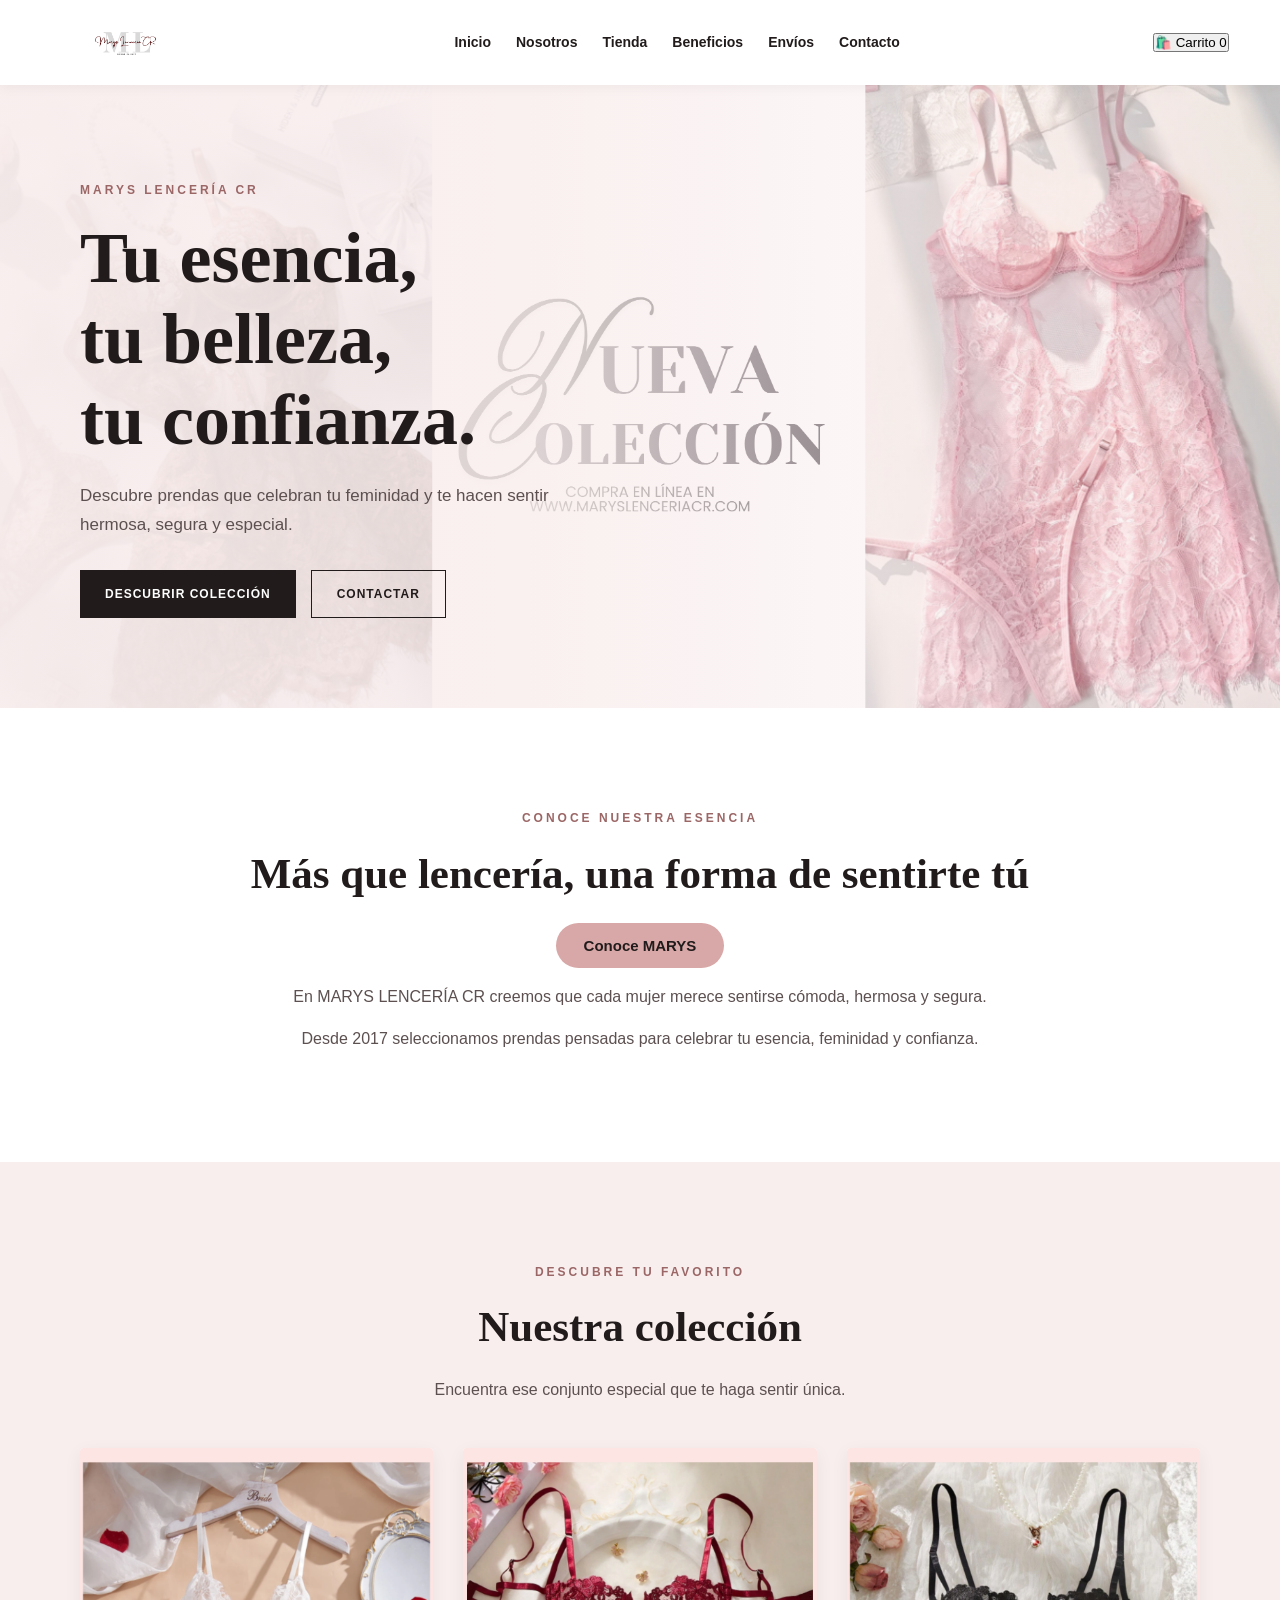
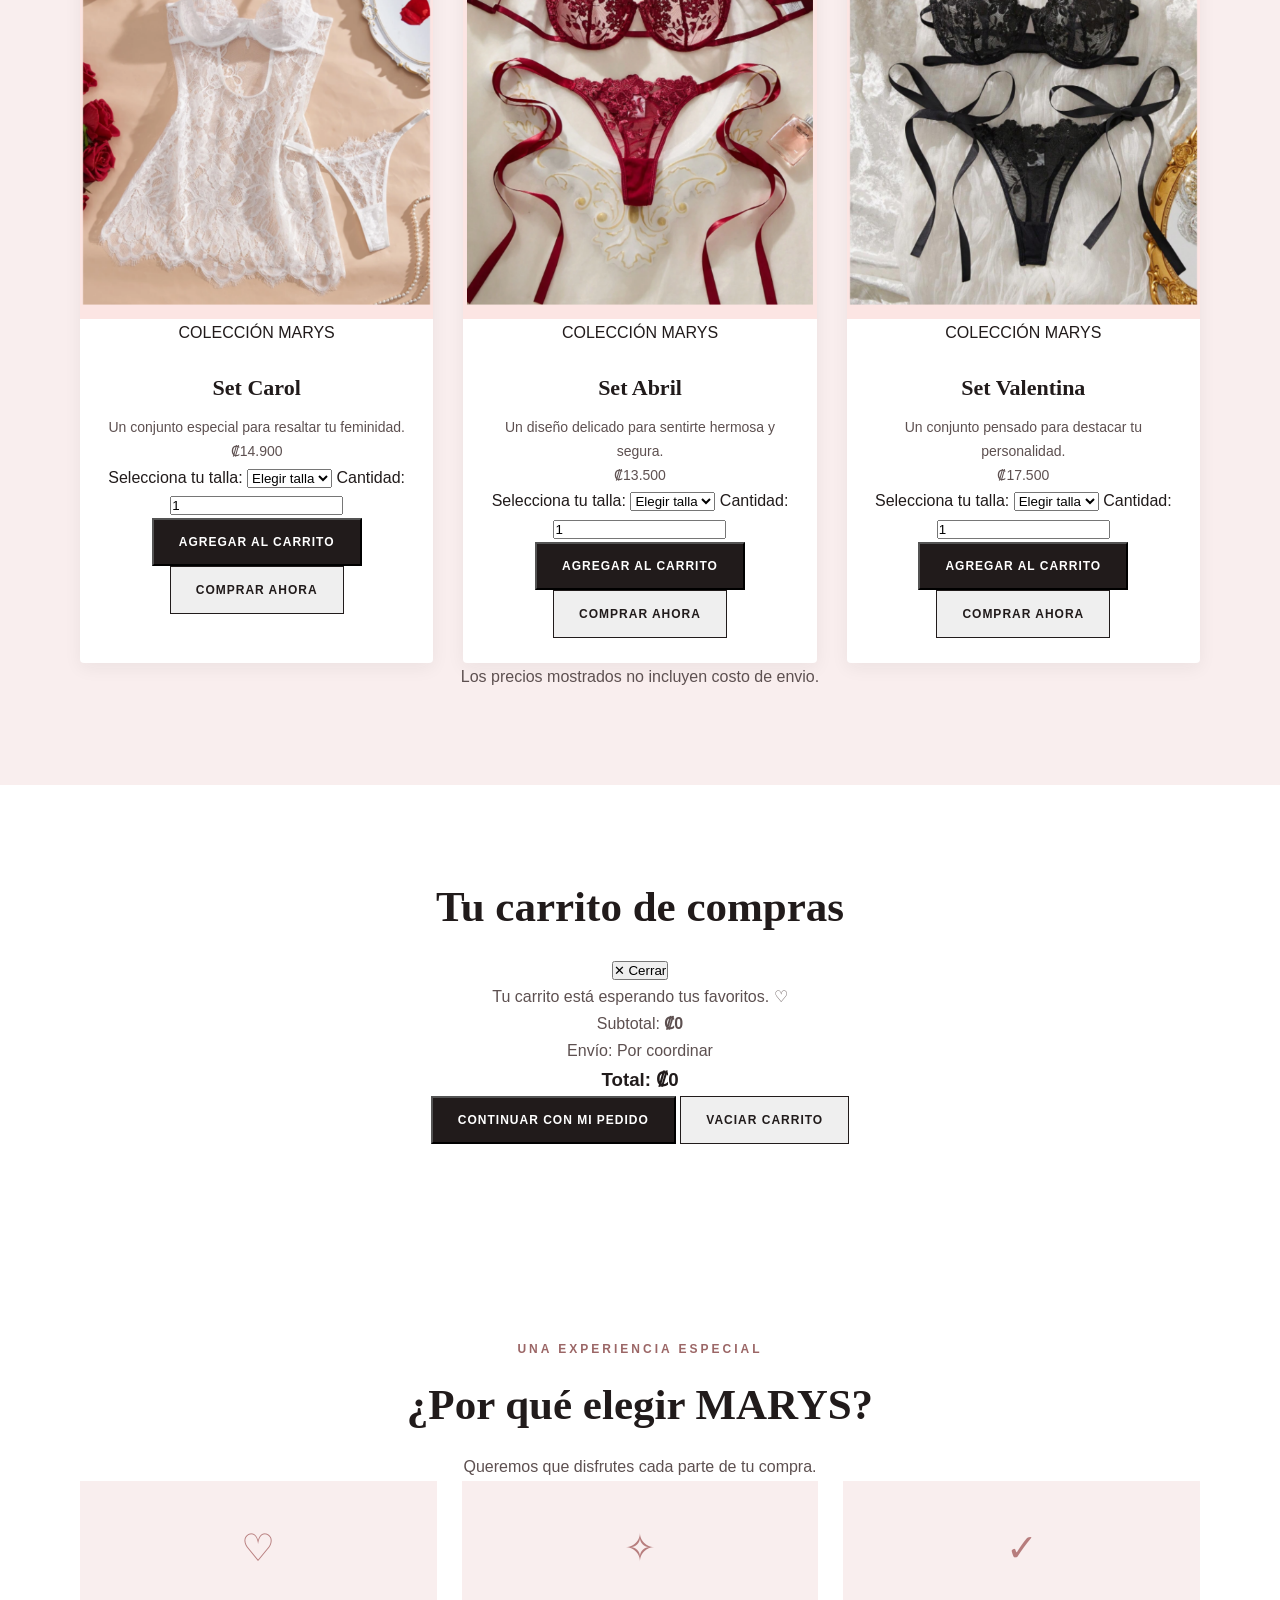
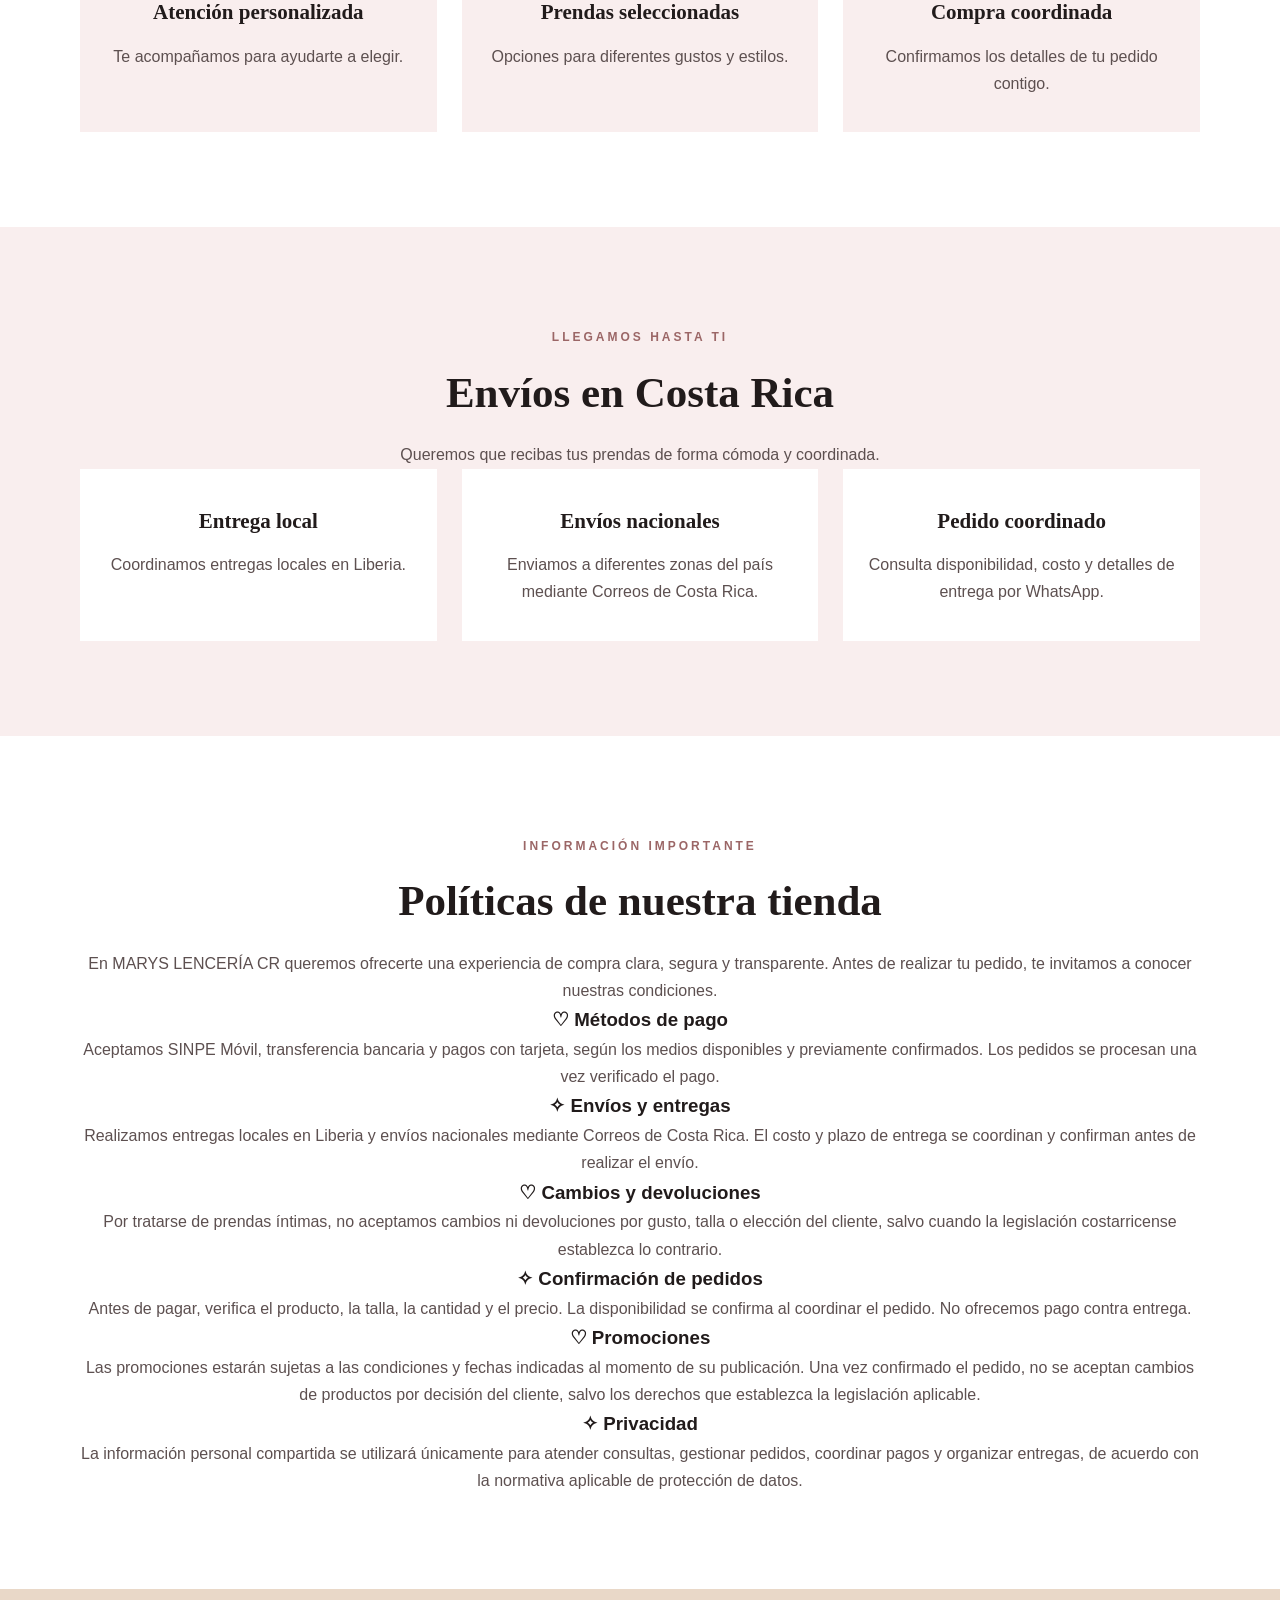
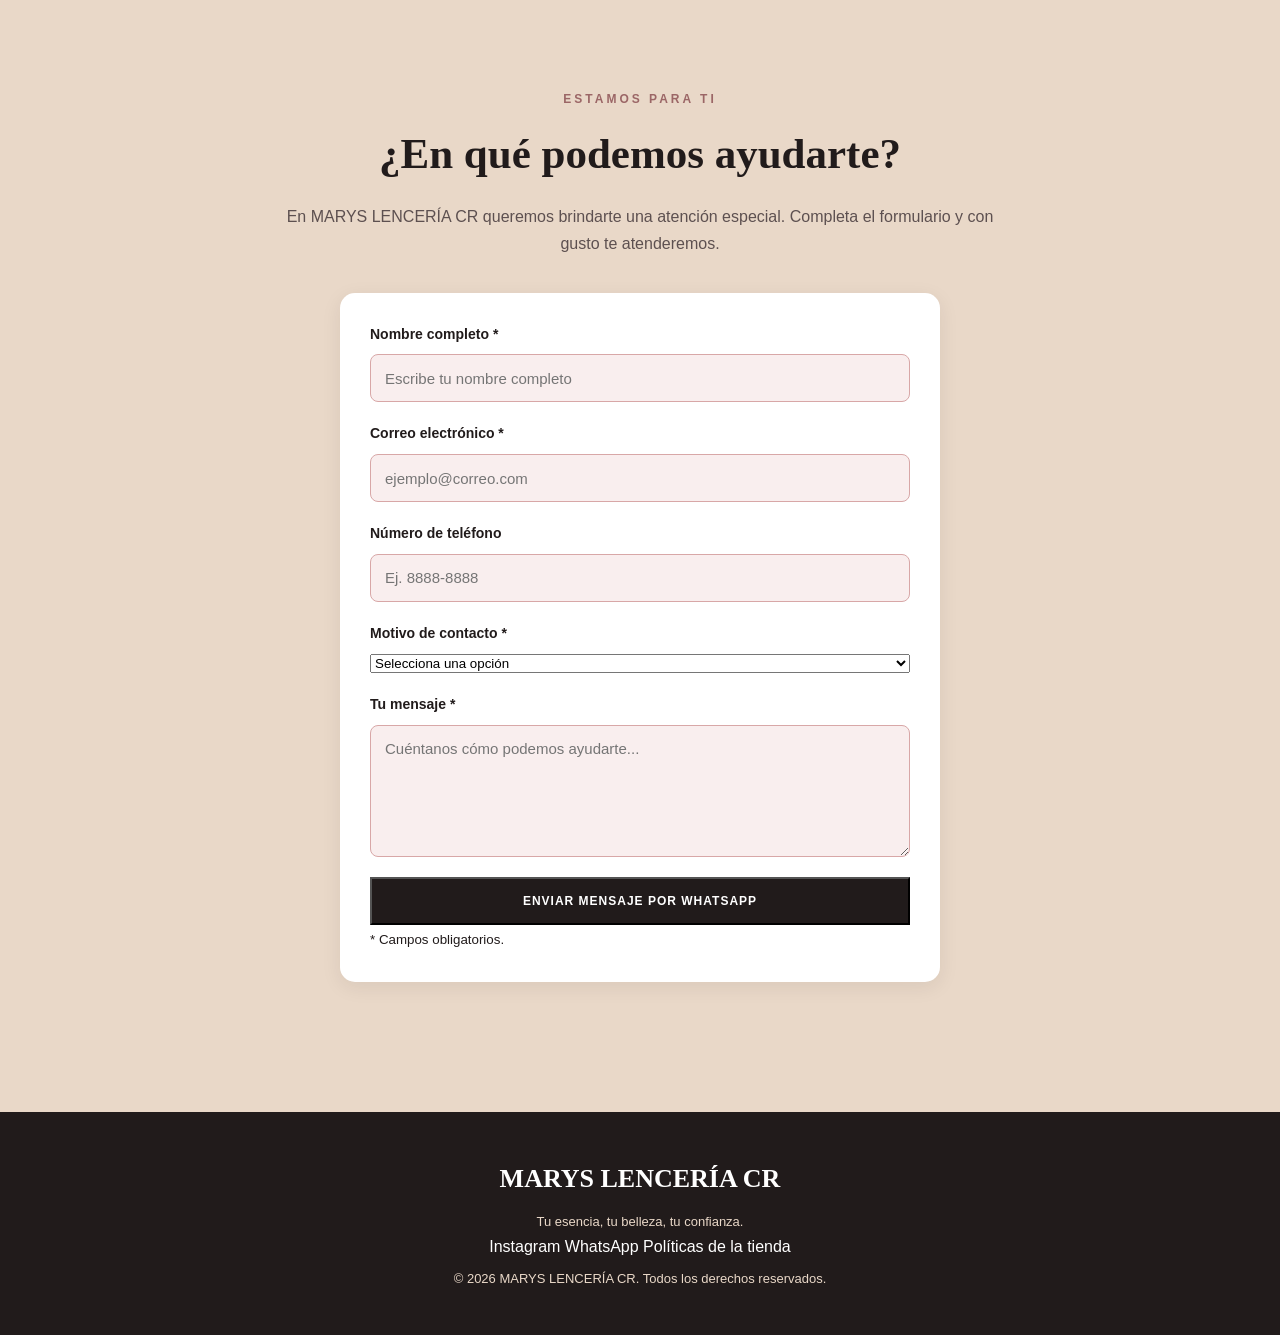
==== commit 3d7d853b: "Update fmt.Println message from 'Hello' to 'Goodbye'" ====
--- a/index.html
+++ b/index.html
@@ -5,9 +5,10 @@
     <meta charset="UTF-8">
     <meta name="viewport" content="width=device-width, initial-scale=1.0">
 
-    <meta name="description" content="MARYS LENCERÍA CR. Descubre nuestra colección de lencería, promociones y envíos en Costa Rica.">
-
-    <meta name="theme-color" content="#F9EEEE">
+    <meta name="description" content="MARYS LENCERÍA CR: descubre nuestra colección de lencería femenina. Compra tus conjuntos favoritos y recibe envíos en Costa Rica.">
+
+    <meta name="author" content="MARYS LENCERÍA CR">
+    <meta name="theme-color" content="#171313">
 
     <title>MARYS LENCERÍA CR | Tu esencia, tu belleza</title>
 
@@ -15,11 +16,10 @@
     <link rel="preconnect" href="https://fonts.googleapis.com">
     <link rel="preconnect" href="https://fonts.gstatic.com" crossorigin>
 
-    <link href="https://fonts.googleapis.com/css2?family=Lato:wght@400;500;600;700&family=Playfair+Display:wght@500;600;700&display=swap" rel="stylesheet">
+    <link href="https://fonts.googleapis.com/css2?family=Cormorant+Garamond:wght@400;500;600;700&family=Montserrat:wght@400;500;600;700&display=swap" rel="stylesheet">
 
     <!-- CSS -->
     <link rel="stylesheet" href="css/style.css">
-
 </head>
 
 <body>
@@ -43,37 +43,38 @@
                 ☰
             </button>
 
-            <nav
-                class="navegacion"
-                id="navegacion-principal"
-                aria-label="Navegación principal">
+            <nav class="navegacion" id="navegacion-principal">
 
                 <a href="#inicio">Inicio</a>
                 <a href="#nosotros">Nosotros</a>
-                <a href="#catalogo">Catálogo</a>
+                <a href="#catalogo">Tienda</a>
                 <a href="#beneficios">Beneficios</a>
                 <a href="#envios">Envíos</a>
                 <a href="#contacto">Contacto</a>
 
             </nav>
 
+            <!-- BOTÓN DEL CARRITO -->
+            <button class="boton-carrito" id="abrir-carrito" type="button">
+                🛍️ Carrito
+                <span id="contador-carrito">0</span>
+            </button>
+
         </div>
 
     </header>
 
 
-    <!-- CONTENIDO PRINCIPAL -->
     <main>
 
         <!-- PORTADA -->
         <section class="hero" id="inicio">
 
             <div class="hero-imagen">
-
                 <img
                     src="img/banner.png"
-                    alt="Colección de lencería MARYS">
-
+                    alt="Colección de MARYS LENCERÍA CR"
+                    fetchpriority="high">
             </div>
 
             <div class="hero-contenido">
@@ -100,13 +101,11 @@
                     </a>
 
                     <a
-                        href="https://wa.me/50663638746?text=Hola%2C%20MARYS%20LENCER%C3%8DA%20CR.%20Me%20gustar%C3%ADa%20consultar%20sobre%20sus%20productos."
+                        href="https://wa.me/50663638746"
                         class="boton boton-secundario"
                         target="_blank"
                         rel="noopener noreferrer">
-
                         CONTACTAR
-
                     </a>
 
                 </div>
@@ -129,9 +128,7 @@
                     Más que lencería, una forma de sentirte tú
                 </h2>
 
-                <button
-                    type="button"
-                    id="boton-bienvenida">
+                <button type="button" id="boton-bienvenida">
                     Conoce MARYS
                 </button>
 
@@ -141,8 +138,8 @@
                 </p>
 
                 <p>
-                    Seleccionamos prendas pensadas para acompañarte
-                    en diferentes momentos y celebrar tu esencia.
+                    Desde 2017 seleccionamos prendas pensadas para
+                    celebrar tu esencia, feminidad y confianza.
                 </p>
 
             </div>
@@ -150,229 +147,586 @@
         </section>
 
 
-        <!-- CATÁLOGO -->
+        <!-- TIENDA -->
         <section class="seccion seccion-catalogo" id="catalogo">
 
             <div class="contenedor">
 
                 <span class="etiqueta-seccion">
-                    DESCUBRE NUESTRA COLECCIÓN
+                    DESCUBRE TU FAVORITO
                 </span>
 
-                <h2>Nuestro catálogo</h2>
+                <h2>Nuestra colección</h2>
 
                 <p class="texto-intro">
-                    Encuentra prendas que combinan estilo,
-                    comodidad y feminidad.
-                </p>
-
-                <div class="catalogo-grid" id="catalogo-productos">
-
-                    <!-- PRODUCTO 1 -->
-                    <article class="tarjeta-categoria producto">
+                    Encuentra ese conjunto especial que te haga sentir única.
+                </p>
+
+                <div class="catalogo-grid">
+
+                    <!-- SET CAROL -->
+                    <article class="tarjeta-categoria tarjeta-producto">
+
                         <div class="imagen-categoria">
-                            <img src="img/Producto1.png" alt="Producto 1 de MARYS LENCERÍA CR" loading="lazy">
+                            <img
+                                src="img/Producto1.png"
+                                alt="Set Carol de MARYS LENCERÍA CR"
+                                loading="lazy">
                         </div>
-                        <h3>Producto 1</h3>
-                        <p class="precio-producto">Precio por confirmar</p>
-                        <a class="boton boton-principal boton-producto" href="https://wa.me/50663638746?text=Hola%2C%20quiero%20consultar%20por%20el%20Producto%201%20de%20MARYS." target="_blank" rel="noopener noreferrer">CONSULTAR</a>
+
+                        <div class="informacion-producto">
+
+                            <span class="producto-etiqueta">
+                                COLECCIÓN MARYS
+                            </span>
+
+                            <h3>Set Carol</h3>
+
+                            <p class="descripcion-producto">
+                                Un conjunto especial para resaltar tu feminidad.
+                            </p>
+
+                            <p class="precio-producto">
+                                ₡14.900
+                            </p>
+
+                            <label for="talla-carol">Selecciona tu talla:</label>
+
+                            <select id="talla-carol" class="selector-talla">
+                                <option value="">Elegir talla</option>
+                                <option value="XS">XS</option>
+                                <option value="S">S</option>
+                                <option value="M">M</option>
+                                <option value="L">L</option>
+                                <option value="XL">XL</option>
+                            </select>
+
+                            <label for="cantidad-carol">Cantidad:</label>
+
+                            <input
+                                type="number"
+                                id="cantidad-carol"
+                                class="cantidad-producto"
+                                min="1"
+                                value="1">
+
+                            <button
+                                class="boton boton-principal boton-agregar"
+                                type="button"
+                                data-id="carol"
+                                data-nombre="Set Carol"
+                                data-precio="14900"
+                                data-imagen="img/Producto1.png"
+                                data-talla="talla-carol"
+                                data-cantidad="cantidad-carol">
+                                AGREGAR AL CARRITO
+                            </button>
+
+                            <button
+                                class="boton boton-secundario boton-comprar"
+                                type="button"
+                                data-id="carol">
+                                COMPRAR AHORA
+                            </button>
+
+                        </div>
+
                     </article>
 
-                    <!-- PRODUCTO 2 -->
-                    <article class="tarjeta-categoria producto">
+
+                    <!-- SET ABRIL -->
+                    <article class="tarjeta-categoria tarjeta-producto">
+
                         <div class="imagen-categoria">
-                            <img src="img/Producto2.png" alt="Producto 2 de MARYS LENCERÍA CR" loading="lazy">
+                            <img
+                                src="img/Producto2.png"
+                                alt="Set Abril de MARYS LENCERÍA CR"
+                                loading="lazy">
                         </div>
-                        <h3>Producto 2</h3>
-                        <p class="precio-producto">Precio por confirmar</p>
-                        <a class="boton boton-principal boton-producto" href="https://wa.me/50663638746?text=Hola%2C%20quiero%20consultar%20por%20el%20Producto%202%20de%20MARYS." target="_blank" rel="noopener noreferrer">CONSULTAR</a>
+
+                        <div class="informacion-producto">
+
+                            <span class="producto-etiqueta">
+                                COLECCIÓN MARYS
+                            </span>
+
+                            <h3>Set Abril</h3>
+
+                            <p class="descripcion-producto">
+                                Un diseño delicado para sentirte hermosa y segura.
+                            </p>
+
+                            <p class="precio-producto">
+                                ₡13.500
+                            </p>
+
+                            <label for="talla-abril">Selecciona tu talla:</label>
+
+                            <select id="talla-abril" class="selector-talla">
+                                <option value="">Elegir talla</option>
+                                <option value="XS">XS</option>
+                                <option value="S">S</option>
+                                <option value="M">M</option>
+                                <option value="L">L</option>
+                                <option value="XL">XL</option>
+                            </select>
+
+                            <label for="cantidad-abril">Cantidad:</label>
+
+                            <input
+                                type="number"
+                                id="cantidad-abril"
+                                class="cantidad-producto"
+                                min="1"
+                                value="1">
+
+                            <button
+                                class="boton boton-principal boton-agregar"
+                                type="button"
+                                data-id="abril"
+                                data-nombre="Set Abril"
+                                data-precio="13500"
+                                data-imagen="img/Producto2.png"
+                                data-talla="talla-abril"
+                                data-cantidad="cantidad-abril">
+                                AGREGAR AL CARRITO
+                            </button>
+
+                            <button
+                                class="boton boton-secundario boton-comprar"
+                                type="button"
+                                data-id="abril">
+                                COMPRAR AHORA
+                            </button>
+
+                        </div>
+
                     </article>
 
-                    <!-- PRODUCTO 3 -->
-                    <article class="tarjeta-categoria producto">
+
+                    <!-- SET VALENTINA -->
+                    <article class="tarjeta-categoria tarjeta-producto">
+
                         <div class="imagen-categoria">
-                            <img src="img/Producto3.png" alt="Producto 3 de MARYS LENCERÍA CR" loading="lazy">
+                            <img
+                                src="img/Producto3.png"
+                                alt="Set Valentina de MARYS LENCERÍA CR"
+                                loading="lazy">
                         </div>
-                        <h3>Producto 3</h3>
-                        <p class="precio-producto">Precio por confirmar</p>
-                        <a class="boton boton-principal boton-producto" href="https://wa.me/50663638746?text=Hola%2C%20quiero%20consultar%20por%20el%20Producto%203%20de%20MARYS." target="_blank" rel="noopener noreferrer">CONSULTAR</a>
+
+                        <div class="informacion-producto">
+
+                            <span class="producto-etiqueta">
+                                COLECCIÓN MARYS
+                            </span>
+
+                            <h3>Set Valentina</h3>
+
+                            <p class="descripcion-producto">
+                                Un conjunto pensado para destacar tu personalidad.
+                            </p>
+
+                            <p class="precio-producto">
+                                ₡17.500
+                            </p>
+
+                            <label for="talla-valentina">Selecciona tu talla:</label>
+
+                            <select id="talla-valentina" class="selector-talla">
+                                <option value="">Elegir talla</option>
+                                <option value="XS">XS</option>
+                                <option value="S">S</option>
+                                <option value="M">M</option>
+                                <option value="L">L</option>
+                                <option value="XL">XL</option>
+                            </select>
+
+                            <label for="cantidad-valentina">Cantidad:</label>
+
+                            <input
+                                type="number"
+                                id="cantidad-valentina"
+                                class="cantidad-producto"
+                                min="1"
+                                value="1">
+
+                            <button
+                                class="boton boton-principal boton-agregar"
+                                type="button"
+                                data-id="valentina"
+                                data-nombre="Set Valentina"
+                                data-precio="17500"
+                                data-imagen="img/Producto3.png"
+                                data-talla="talla-valentina"
+                                data-cantidad="cantidad-valentina">
+                                AGREGAR AL CARRITO
+                            </button>
+
+                            <button
+                                class="boton boton-secundario boton-comprar"
+                                type="button"
+                                data-id="valentina">
+                                COMPRAR AHORA
+                            </button>
+
+                        </div>
+
                     </article>
 
-                    <!-- PRODUCTO 4 -->
-                    <article class="tarjeta-categoria producto">
-                        <div class="imagen-categoria">
-                            <img src="img/Producto4.png" alt="Producto 4 de MARYS LENCERÍA CR" loading="lazy">
+                </div>
+
+                <p class="aviso-precios">
+                    Los precios mostrados no incluyen costo de envio.
+                </p>
+
+            </div>
+
+        </section>
+
+<!-- CARRITO DE COMPRAS -->
+<section class="seccion seccion-carrito" id="carrito">
+
+    <div class="contenedor">
+
+        <div class="encabezado-carrito">
+            <h2>Tu carrito de compras</h2>
+
+            <button type="button" id="cerrar-carrito">
+                ✕ Cerrar
+            </button>
+        </div>
+
+        <div id="productos-carrito">
+            <p class="carrito-vacio">
+                Tu carrito está esperando tus favoritos. ♡
+            </p>
+        </div>
+
+        <div class="resumen-carrito">
+
+            <p>
+                Subtotal:
+                <strong id="subtotal-carrito">₡0</strong>
+            </p>
+
+            <p>
+                Envío:
+                <span>Por coordinar</span>
+            </p>
+
+            <h3>
+                Total:
+                <strong id="total-carrito">₡0</strong>
+            </h3>
+
+            <button
+                type="button"
+                class="boton boton-principal"
+                id="finalizar-compra">
+                CONTINUAR CON MI PEDIDO
+            </button>
+
+            <button
+                type="button"
+                class="boton boton-secundario"
+                id="vaciar-carrito">
+                VACIAR CARRITO
+            </button>
+
+        </div>
+
+        <!-- FORMULARIO DE PEDIDO -->
+        <div class="formulario-pedido-contenedor" id="formulario-pedido" hidden>
+
+            <div class="formulario-pedido-encabezado">
+
+                <span class="etiqueta-seccion">
+                    UN PEDIDO ESPECIAL PARA TI
+                </span>
+
+                <h2>Completa tus datos</h2>
+
+                <p>
+                    Necesitamos esta información para coordinar
+                    tu pedido y la entrega de tus prendas.
+                </p>
+
+            </div>
+
+            <form id="formulario-datos-pedido">
+
+                <!-- DATOS PERSONALES -->
+                <fieldset>
+
+                    <legend>♡ Información personal</legend>
+
+                    <div class="formulario-grid">
+
+                        <div class="campo-formulario">
+                            <label for="nombre-cliente">
+                                Nombre completo *
+                            </label>
+
+                            <input
+                                type="text"
+                                id="nombre-cliente"
+                                name="nombre"
+                                placeholder="Escribe tu nombre completo"
+                                autocomplete="name"
+                                required>
                         </div>
-                        <h3>Producto 4</h3>
-                        <p class="precio-producto">Precio por confirmar</p>
-                        <a class="boton boton-principal boton-producto" href="https://wa.me/50663638746?text=Hola%2C%20quiero%20consultar%20por%20el%20Producto%204%20de%20MARYS." target="_blank" rel="noopener noreferrer">CONSULTAR</a>
-                    </article>
-
-                    <!-- PRODUCTO 5 -->
-                    <article class="tarjeta-categoria producto">
-                        <div class="imagen-categoria">
-                            <img src="img/Producto5.png" alt="Producto 5 de MARYS LENCERÍA CR" loading="lazy">
+
+                        <div class="campo-formulario">
+                            <label for="telefono-cliente">
+                                Número de teléfono *
+                            </label>
+
+                            <input
+                                type="tel"
+                                id="telefono-cliente"
+                                name="telefono"
+                                placeholder="Ejemplo: 8888-8888"
+                                autocomplete="tel"
+                                required>
                         </div>
-                        <h3>Producto 5</h3>
-                        <p class="precio-producto">Precio por confirmar</p>
-                        <a class="boton boton-principal boton-producto" href="https://wa.me/50663638746?text=Hola%2C%20quiero%20consultar%20por%20el%20Producto%205%20de%20MARYS." target="_blank" rel="noopener noreferrer">CONSULTAR</a>
-                    </article>
-
-                    <!-- PRODUCTO 6 -->
-                    <article class="tarjeta-categoria producto">
-                        <div class="imagen-categoria">
-                            <img src="img/Producto6.png" alt="Producto 6 de MARYS LENCERÍA CR" loading="lazy">
+
+                        <div class="campo-formulario campo-completo">
+                            <label for="correo-cliente">
+                                Correo electrónico (opcional)
+                            </label>
+
+                            <input
+                                type="email"
+                                id="correo-cliente"
+                                name="correo"
+                                placeholder="tucorreo@ejemplo.com"
+                                autocomplete="email">
                         </div>
-                        <h3>Producto 6</h3>
-                        <p class="precio-producto">Precio por confirmar</p>
-                        <a class="boton boton-principal boton-producto" href="https://wa.me/50663638746?text=Hola%2C%20quiero%20consultar%20por%20el%20Producto%206%20de%20MARYS." target="_blank" rel="noopener noreferrer">CONSULTAR</a>
-                    </article>
-
-                    <!-- PRODUCTO 7 -->
-                    <article class="tarjeta-categoria producto">
-                        <div class="imagen-categoria">
-                            <img src="img/Producto7.png" alt="Producto 7 de MARYS LENCERÍA CR" loading="lazy">
+
+                    </div>
+
+                </fieldset>
+
+                <!-- ENTREGA -->
+                <fieldset>
+
+                    <legend>✧ Información de entrega</legend>
+
+                    <div class="campo-formulario">
+
+                        <label for="tipo-entrega">
+                            ¿Cómo deseas recibir tu pedido? *
+                        </label>
+
+                        <select id="tipo-entrega" name="tipo-entrega" required>
+
+                            <option value="">
+                                Selecciona una opción
+                            </option>
+
+                            <option value="Entrega local en Liberia">
+                                Entrega local en Liberia
+                            </option>
+
+                            <option value="Correos de Costa Rica - Domicilio">
+                                Correos de Costa Rica - Domicilio
+                            </option>
+
+                            <option value="Correos de Costa Rica - Sucursal">
+                                Correos de Costa Rica - Sucursal
+                            </option>
+
+                        </select>
+
+                    </div>
+
+                    <div id="datos-direccion" hidden>
+
+                        <div class="formulario-grid">
+
+                            <div class="campo-formulario">
+                                <label for="provincia-cliente">
+                                    Provincia *
+                                </label>
+
+                                <select
+                                    id="provincia-cliente"
+                                    name="provincia">
+
+                                    <option value="">Seleccionar provincia</option>
+                                    <option value="San José">San José</option>
+                                    <option value="Alajuela">Alajuela</option>
+                                    <option value="Cartago">Cartago</option>
+                                    <option value="Heredia">Heredia</option>
+                                    <option value="Guanacaste">Guanacaste</option>
+                                    <option value="Puntarenas">Puntarenas</option>
+                                    <option value="Limón">Limón</option>
+
+                                </select>
+                            </div>
+
+                            <div class="campo-formulario">
+                                <label for="canton-cliente">
+                                    Cantón *
+                                </label>
+
+                                <input
+                                    type="text"
+                                    id="canton-cliente"
+                                    name="canton"
+                                    placeholder="Escribe tu cantón">
+                            </div>
+
+                            <div class="campo-formulario">
+                                <label for="distrito-cliente">
+                                    Distrito *
+                                </label>
+
+                                <input
+                                    type="text"
+                                    id="distrito-cliente"
+                                    name="distrito"
+                                    placeholder="Escribe tu distrito">
+                            </div>
+
+                            <div class="campo-formulario campo-completo">
+                                <label for="direccion-cliente">
+                                    Dirección exacta o señas *
+                                </label>
+
+                                <textarea
+                                    id="direccion-cliente"
+                                    name="direccion"
+                                    rows="3"
+                                    placeholder="Indica dirección, puntos de referencia y otros detalles"></textarea>
+                            </div>
+
                         </div>
-                        <h3>Producto 7</h3>
-                        <p class="precio-producto">Precio por confirmar</p>
-                        <a class="boton boton-principal boton-producto" href="https://wa.me/50663638746?text=Hola%2C%20quiero%20consultar%20por%20el%20Producto%207%20de%20MARYS." target="_blank" rel="noopener noreferrer">CONSULTAR</a>
-                    </article>
-
-                    <!-- PRODUCTO 8 -->
-                    <article class="tarjeta-categoria producto">
-                        <div class="imagen-categoria">
-                            <img src="img/Producto8.png" alt="Producto 8 de MARYS LENCERÍA CR" loading="lazy">
+
+                    </div>
+
+                    <div id="datos-sucursal" hidden>
+
+                        <div class="campo-formulario">
+
+                            <label for="sucursal-cliente">
+                                Sucursal de Correos de Costa Rica *
+                            </label>
+
+                            <input
+                                type="text"
+                                id="sucursal-cliente"
+                                name="sucursal"
+                                placeholder="Indica la sucursal donde deseas retirar">
+
                         </div>
-                        <h3>Producto 8</h3>
-                        <p class="precio-producto">Precio por confirmar</p>
-                        <a class="boton boton-principal boton-producto" href="https://wa.me/50663638746?text=Hola%2C%20quiero%20consultar%20por%20el%20Producto%208%20de%20MARYS." target="_blank" rel="noopener noreferrer">CONSULTAR</a>
-                    </article>
-
-                    <!-- PRODUCTO 9 -->
-                    <article class="tarjeta-categoria producto">
-                        <div class="imagen-categoria">
-                            <img src="img/Producto9.png" alt="Producto 9 de MARYS LENCERÍA CR" loading="lazy">
-                        </div>
-                        <h3>Producto 9</h3>
-                        <p class="precio-producto">Precio por confirmar</p>
-                        <a class="boton boton-principal boton-producto" href="https://wa.me/50663638746?text=Hola%2C%20quiero%20consultar%20por%20el%20Producto%209%20de%20MARYS." target="_blank" rel="noopener noreferrer">CONSULTAR</a>
-                    </article>
-
-                    <!-- PRODUCTO 10 -->
-                    <article class="tarjeta-categoria producto">
-                        <div class="imagen-categoria">
-                            <img src="img/Producto10.png" alt="Producto 10 de MARYS LENCERÍA CR" loading="lazy">
-                        </div>
-                        <h3>Producto 10</h3>
-                        <p class="precio-producto">Precio por confirmar</p>
-                        <a class="boton boton-principal boton-producto" href="https://wa.me/50663638746?text=Hola%2C%20quiero%20consultar%20por%20el%20Producto%2010%20de%20MARYS." target="_blank" rel="noopener noreferrer">CONSULTAR</a>
-                    </article>
-
-                    <!-- PRODUCTO 11 -->
-                    <article class="tarjeta-categoria producto">
-                        <div class="imagen-categoria">
-                            <img src="img/Producto11.png" alt="Producto 11 de MARYS LENCERÍA CR" loading="lazy">
-                        </div>
-                        <h3>Producto 11</h3>
-                        <p class="precio-producto">Precio por confirmar</p>
-                        <a class="boton boton-principal boton-producto" href="https://wa.me/50663638746?text=Hola%2C%20quiero%20consultar%20por%20el%20Producto%2011%20de%20MARYS." target="_blank" rel="noopener noreferrer">CONSULTAR</a>
-                    </article>
-
-                    <!-- PRODUCTO 12 -->
-                    <article class="tarjeta-categoria producto">
-                        <div class="imagen-categoria">
-                            <img src="img/Producto12.png" alt="Producto 12 de MARYS LENCERÍA CR" loading="lazy">
-                        </div>
-                        <h3>Producto 12</h3>
-                        <p class="precio-producto">Precio por confirmar</p>
-                        <a class="boton boton-principal boton-producto" href="https://wa.me/50663638746?text=Hola%2C%20quiero%20consultar%20por%20el%20Producto%2012%20de%20MARYS." target="_blank" rel="noopener noreferrer">CONSULTAR</a>
-                    </article>
-
-                    <!-- PRODUCTO 13 -->
-                    <article class="tarjeta-categoria producto">
-                        <div class="imagen-categoria">
-                            <img src="img/Producto13.png" alt="Producto 13 de MARYS LENCERÍA CR" loading="lazy">
-                        </div>
-                        <h3>Producto 13</h3>
-                        <p class="precio-producto">Precio por confirmar</p>
-                        <a class="boton boton-principal boton-producto" href="https://wa.me/50663638746?text=Hola%2C%20quiero%20consultar%20por%20el%20Producto%2013%20de%20MARYS." target="_blank" rel="noopener noreferrer">CONSULTAR</a>
-                    </article>
-
-                    <!-- PRODUCTO 14 -->
-                    <article class="tarjeta-categoria producto">
-                        <div class="imagen-categoria">
-                            <img src="img/Producto14.png" alt="Producto 14 de MARYS LENCERÍA CR" loading="lazy">
-                        </div>
-                        <h3>Producto 14</h3>
-                        <p class="precio-producto">Precio por confirmar</p>
-                        <a class="boton boton-principal boton-producto" href="https://wa.me/50663638746?text=Hola%2C%20quiero%20consultar%20por%20el%20Producto%2014%20de%20MARYS." target="_blank" rel="noopener noreferrer">CONSULTAR</a>
-                    </article>
-
-                    <!-- PRODUCTO 15 -->
-                    <article class="tarjeta-categoria producto">
-                        <div class="imagen-categoria">
-                            <img src="img/Producto15.png" alt="Producto 15 de MARYS LENCERÍA CR" loading="lazy">
-                        </div>
-                        <h3>Producto 15</h3>
-                        <p class="precio-producto">Precio por confirmar</p>
-                        <a class="boton boton-principal boton-producto" href="https://wa.me/50663638746?text=Hola%2C%20quiero%20consultar%20por%20el%20Producto%2015%20de%20MARYS." target="_blank" rel="noopener noreferrer">CONSULTAR</a>
-                    </article>
-
-                    <!-- PRODUCTO 16 -->
-                    <article class="tarjeta-categoria producto">
-                        <div class="imagen-categoria">
-                            <img src="img/Producto16.png" alt="Producto 16 de MARYS LENCERÍA CR" loading="lazy">
-                        </div>
-                        <h3>Producto 16</h3>
-                        <p class="precio-producto">Precio por confirmar</p>
-                        <a class="boton boton-principal boton-producto" href="https://wa.me/50638738746?text=Hola%2C%20quiero%20consultar%20por%20el%20Producto%2016%20de%20MARYS." target="_blank" rel="noopener noreferrer">CONSULTAR</a>
-                    </article>
-
-                    <!-- PRODUCTO 17 -->
-                    <article class="tarjeta-categoria producto">
-                        <div class="imagen-categoria">
-                            <img src="img/Producto17.png" alt="Producto 17 de MARYS LENCERÍA CR" loading="lazy">
-                        </div>
-                        <h3>Producto 17</h3>
-                        <p class="precio-producto">Precio por confirmar</p>
-                        <a class="boton boton-principal boton-producto" href="https://wa.me/50663638746?text=Hola%2C%20quiero%20consultar%20por%20el%20Producto%2017%20de%20MARYS." target="_blank" rel="noopener noreferrer">CONSULTAR</a>
-                    </article>
-
-                    <!-- PRODUCTO 18 -->
-                    <article class="tarjeta-categoria producto">
-                        <div class="imagen-categoria">
-                            <img src="img/Producto18.png" alt="Producto 18 de MARYS LENCERÍA CR" loading="lazy">
-                        </div>
-                        <h3>Producto 18</h3>
-                        <p class="precio-producto">Precio por confirmar</p>
-                        <a class="boton boton-principal boton-producto" href="https://wa.me/50663638746?text=Hola%2C%20quiero%20consultar%20por%20el%20Producto%2018%20de%20MARYS." target="_blank" rel="noopener noreferrer">CONSULTAR</a>
-                    </article>
-
-                    <!-- PRODUCTO 19 -->
-                    <article class="tarjeta-categoria producto">
-                        <div class="imagen-categoria">
-                            <img src="img/Producto19.png" alt="Producto 19 de MARYS LENCERÍA CR" loading="lazy">
-                        </div>
-                        <h3>Producto 19</h3>
-                        <p class="precio-producto">Precio por confirmar</p>
-                        <a class="boton boton-principal boton-producto" href="https://wa.me/50663638746?text=Hola%2C%20quiero%20consultar%20por%20el%20Producto%2019%20de%20MARYS." target="_blank" rel="noopener noreferrer">CONSULTAR</a>
-                    </article>
-
-                    <!-- PRODUCTO 20 -->
-                    <article class="tarjeta-categoria producto">
-                        <div class="imagen-categoria">
-                            <img src="img/Producto20.png" alt="Producto 20 de MARYS LENCERÍA CR" loading="lazy">
-                        </div>
-                        <h3>Producto 20</h3>
-                        <p class="precio-producto">Precio por confirmar</p>
-                        <a class="boton boton-principal boton-producto" href="https://wa.me/50663638746?text=Hola%2C%20quiero%20consultar%20por%20el%20Producto%2020%20de%20MARYS." target="_blank" rel="noopener noreferrer">CONSULTAR</a>
-                    </article>
+
+                    </div>
+
+                </fieldset>
+
+                <!-- PAGO -->
+                <fieldset>
+
+                    <legend>♡ Método de pago</legend>
+
+                    <div class="campo-formulario">
+
+                        <label for="metodo-pago">
+                            Selecciona tu método de pago *
+                        </label>
+
+                        <select id="metodo-pago" name="metodo-pago" required>
+
+                            <option value="">
+                                Selecciona una opción
+                            </option>
+
+                            <option value="SINPE Móvil">
+                                SINPE Móvil
+                            </option>
+
+                            <option value="Transferencia bancaria">
+                                Transferencia bancaria
+                            </option>
+
+                            <option value="Tarjeta">
+                                Tarjeta
+
+                            </option>
+
+                        </select>
+
+                    </div>
+
+                    <p class="nota-formulario">
+                        Te enviaremos las indicaciones para completar
+                        el pago. Tu pedido se procesará una vez verificado.
+                    </p>
+
+                </fieldset>
+
+                <!-- OBSERVACIONES -->
+                <fieldset>
+
+                    <legend>✧ Detalles adicionales</legend>
+
+                    <div class="campo-formulario">
+
+                        <label for="observaciones-pedido">
+                            Observaciones (opcional)
+                        </label>
+
+                        <textarea
+                            id="observaciones-pedido"
+                            name="observaciones"
+                            rows="4"
+                            placeholder="¿Deseas indicarnos algo sobre tu pedido?"></textarea>
+
+                    </div>
+
+                </fieldset>
+
+                <!-- ACEPTACIÓN -->
+                <div class="aceptacion-formulario">
+
+                    <label for="aceptar-politicas">
+
+                        <input
+                            type="checkbox"
+                            id="aceptar-politicas"
+                            name="aceptar-politicas"
+                            required>
+
+                        He leído y acepto las
+                        <a href="#politicas" target="_blank">
+                            políticas de MARYS LENCERÍA CR
+                        </a>.
+
+                    </label>
 
                 </div>
 
-            </div>
-
-        </section>
+                <button
+                    type="submit"
+                    class="boton boton-principal boton-enviar-pedido">
+
+                    ENVIAR PEDIDO POR WHATSAPP
+
+                </button>
+
+                <p class="nota-formulario">
+                    Al continuar, se abrirá WhatsApp con los detalles
+                    de tu pedido para que puedas confirmarlo con nosotros.
+                </p>
+
+            </form>
+
+        </div>
+
+    </div>
+
+</section>
 
 
         <!-- BENEFICIOS -->
@@ -406,8 +760,8 @@
 
                     <article class="tarjeta-beneficio">
                         <span class="icono-beneficio">✓</span>
-                        <h3>Compra segura</h3>
-                        <p>Atención directa y coordinación de pedidos.</p>
+                        <h3>Compra coordinada</h3>
+                        <p>Confirmamos los detalles de tu pedido contigo.</p>
                     </article>
 
                 </div>
@@ -429,31 +783,24 @@
                 <h2>Envíos en Costa Rica</h2>
 
                 <p class="texto-intro">
-                    Queremos que recibas tus prendas de forma cómoda
-                    y coordinada.
+                    Queremos que recibas tus prendas de forma cómoda y coordinada.
                 </p>
 
                 <div class="envios-grid">
 
                     <article class="tarjeta-envio">
                         <h3>Entrega local</h3>
-                        <p>Coordinamos entregas en Liberia.</p>
+                        <p>Coordinamos entregas locales en Liberia.</p>
                     </article>
 
                     <article class="tarjeta-envio">
                         <h3>Envíos nacionales</h3>
-                        <p>
-                            Enviamos a diferentes zonas del país
-                            mediante Correos de Costa Rica.
-                        </p>
+                        <p>Enviamos a diferentes zonas del país mediante Correos de Costa Rica.</p>
                     </article>
 
                     <article class="tarjeta-envio">
                         <h3>Pedido coordinado</h3>
-                        <p>
-                            Consulta disponibilidad, costo y
-                            detalles de entrega por WhatsApp.
-                        </p>
+                        <p>Consulta disponibilidad, costo y detalles de entrega por WhatsApp.</p>
                     </article>
 
                 </div>
@@ -462,97 +809,218 @@
 
         </section>
 
-
-        <!-- CONTACTO -->
-        <section class="seccion seccion-contacto" id="contacto">
-
-            <div class="contenedor">
-
-                <span class="etiqueta-seccion">
-                    ESTAMOS PARA TI
-                </span>
-
-                <h2>¿Lista para elegir tus favoritos?</h2>
-
+<!-- POLÍTICAS -->
+<section class="seccion seccion-politicas" id="politicas">
+
+    <div class="contenedor">
+
+        <span class="etiqueta-seccion">
+            INFORMACIÓN IMPORTANTE
+        </span>
+
+        <h2>Políticas de nuestra tienda</h2>
+
+        <p class="texto-intro">
+            En MARYS LENCERÍA CR queremos ofrecerte una experiencia
+            de compra clara, segura y transparente. Antes de realizar
+            tu pedido, te invitamos a conocer nuestras condiciones.
+        </p>
+
+        <div class="politicas-grid">
+
+            <article class="tarjeta-politica">
+                <h3>♡ Métodos de pago</h3>
                 <p>
-                    Escríbenos y con gusto te ayudaremos
-                    a encontrar tus prendas favoritas.
-                </p>
-
-                <form class="formulario-contacto" id="formulario-contacto">
-
-                    <div class="campo-formulario">
-                        <label for="nombre">Nombre completo</label>
-                        <input
-                            type="text"
-                            id="nombre"
-                            name="nombre"
-                            placeholder="Escribe tu nombre"
-                            autocomplete="name"
-                            required>
-                    </div>
-
-                    <div class="campo-formulario">
-                        <label for="correo">Correo electrónico</label>
-                        <input
-                            type="email"
-                            id="correo"
-                            name="correo"
-                            placeholder="ejemplo@correo.com"
-                            autocomplete="email"
-                            required>
-                    </div>
-
-                    <div class="campo-formulario">
-                        <label for="mensaje">¿En qué podemos ayudarte?</label>
-                        <textarea
-                            id="mensaje"
-                            name="mensaje"
-                            rows="5"
-                            placeholder="Escribe tu consulta..."
-                            required></textarea>
-                    </div>
-
-                    <button type="submit" class="boton boton-principal">
-                        ENVIAR CONSULTA
-                    </button>
-
-                    <p
-                        id="mensaje-formulario"
-                        class="mensaje-formulario"
-                        role="status"
-                        aria-live="polite">
-                    </p>
-
-                </form>
-
-                <p>También puedes contactarnos directamente:</p>
+                    Aceptamos SINPE Móvil, transferencia bancaria
+                    y pagos con tarjeta, según los medios disponibles
+                    y previamente confirmados. Los pedidos se procesan
+                    una vez verificado el pago.
+                </p>
+            </article>
+
+            <article class="tarjeta-politica">
+                <h3>✧ Envíos y entregas</h3>
+                <p>
+                    Realizamos entregas locales en Liberia y envíos
+                    nacionales mediante Correos de Costa Rica.
+                    El costo y plazo de entrega se coordinan y confirman
+                    antes de realizar el envío.
+                </p>
+            </article>
+
+            <article class="tarjeta-politica">
+                <h3>♡ Cambios y devoluciones</h3>
+                <p>
+                    Por tratarse de prendas íntimas, no aceptamos
+                    cambios ni devoluciones por gusto, talla o elección
+                    del cliente, salvo cuando la legislación costarricense
+                    establezca lo contrario.
+                </p>
+            </article>
+
+            <article class="tarjeta-politica">
+                <h3>✧ Confirmación de pedidos</h3>
+                <p>
+                    Antes de pagar, verifica el producto, la talla,
+                    la cantidad y el precio. La disponibilidad se confirma
+                    al coordinar el pedido. No ofrecemos pago contra entrega.
+                </p>
+            </article>
+
+            <article class="tarjeta-politica">
+                <h3>♡ Promociones</h3>
+                <p>
+                    Las promociones estarán sujetas a las condiciones
+                    y fechas indicadas al momento de su publicación.
+                    Una vez confirmado el pedido, no se aceptan cambios
+                    de productos por decisión del cliente, salvo los
+                    derechos que establezca la legislación aplicable.
+                </p>
+            </article>
+
+            <article class="tarjeta-politica">
+                <h3>✧ Privacidad</h3>
+                <p>
+                    La información personal compartida se utilizará
+                    únicamente para atender consultas, gestionar pedidos,
+                    coordinar pagos y organizar entregas, de acuerdo
+                    con la normativa aplicable de protección de datos.
+                </p>
+            </article>
+
+        </div>
+
+    </div>
+
+</section>
+
+
+<!-- CONTACTO -->
+<section class="seccion seccion-contacto" id="contacto">
+
+    <div class="contenedor">
+
+        <span class="etiqueta-seccion">ESTAMOS PARA TI</span>
+
+        <h2>¿En qué podemos ayudarte?</h2>
+
+        <p>
+            En MARYS LENCERÍA CR queremos brindarte una atención especial.
+            Completa el formulario y con gusto te atenderemos.
+        </p>
+
+        <form id="formulario-contacto" class="formulario-contacto">
+
+            <div class="campo-formulario">
+                <label for="nombre">Nombre completo *</label>
+                <input
+                    type="text"
+                    id="nombre"
+                    name="nombre"
+                    placeholder="Escribe tu nombre completo"
+                    autocomplete="name"
+                    required>
+            </div>
+
+            <div class="campo-formulario">
+                <label for="correo">Correo electrónico *</label>
+                <input
+                    type="email"
+                    id="correo"
+                    name="correo"
+                    placeholder="ejemplo@correo.com"
+                    autocomplete="email"
+                    required>
+            </div>
+
+            <div class="campo-formulario">
+                <label for="telefono">Número de teléfono</label>
+                <input
+                    type="tel"
+                    id="telefono"
+                    name="telefono"
+                    placeholder="Ej. 8888-8888"
+                    autocomplete="tel">
+            </div>
+
+            <div class="campo-formulario">
+                <label for="asunto">Motivo de contacto *</label>
+                <select id="asunto" name="asunto" required>
+                    <option value="">Selecciona una opción</option>
+                    <option value="Información sobre productos">Información sobre productos</option>
+                    <option value="Disponibilidad y tallas">Disponibilidad y tallas</option>
+                    <option value="Estado de mi pedido">Estado de mi pedido</option>
+                    <option value="Envíos y entregas">Envíos y entregas</option>
+                    <option value="Métodos de pago">Métodos de pago</option>
+                    <option value="Otro">Otro</option>
+                </select>
+            </div>
+
+            <div class="campo-formulario">
+                <label for="mensaje">Tu mensaje *</label>
+                <textarea
+                    id="mensaje"
+                    name="mensaje"
+                    rows="6"
+                    placeholder="Cuéntanos cómo podemos ayudarte..."
+                    minlength="10"
+                    required></textarea>
+            </div>
+
+            <button type="submit" class="boton boton-principal">
+                ENVIAR MENSAJE POR WHATSAPP
+            </button>
+
+            <p
+                id="mensaje-formulario"
+                class="mensaje-formulario"
+                role="status"
+                aria-live="polite">
+            </p>
+
+            <small>* Campos obligatorios.</small>
+
+        </form>
+
+    </div>
+
+</section>
+
+    </main>
+
+
+    <!-- PIE DE PÁGINA -->
+    <footer class="pie-pagina">
+
+        <div class="contenedor">
+
+            <h2>MARYS LENCERÍA CR</h2>
+
+            <p>
+                Tu esencia, tu belleza, tu confianza.
+            </p>
+
+            <div class="redes-sociales">
 
                 <a
-                    href="https://wa.me/50663638746?text=Hola%2C%20MARYS%20LENCER%C3%8DA%20CR.%20Quiero%20informaci%C3%B3n%20sobre%20sus%20productos."
-                    class="boton boton-principal"
+                    href="https://www.instagram.com/marys.lenceria.cr/"
                     target="_blank"
                     rel="noopener noreferrer">
-
-                    ESCRÍBENOS POR WHATSAPP
-
+                    Instagram
                 </a>
 
-            </div>
-
-        </section>
-
-    </main>
-
-
-    <!-- PIE DE PÁGINA -->
-    <footer class="pie-pagina">
-
-        <div class="contenedor">
-
-            <h2>MARYS LENCERÍA CR</h2>
-
-            <p>Tu esencia, tu belleza, tu confianza.</p>
+                <a
+                    href="https://wa.me/50663638746"
+                    target="_blank"
+                    rel="noopener noreferrer">
+                    WhatsApp
+                </a>
+
+                <a href="#politicas">
+                    Políticas de la tienda
+                </a>
+
+            </div>
 
             <p>
                 © 2026 MARYS LENCERÍA CR.
@@ -568,5 +1036,4 @@
     <script src="js/script.js"></script>
 
 </body>
-
 </html>
--- a/css/style.css
+++ b/css/style.css
@@ -783,4 +783,34 @@
 
 .mensaje-formulario.visible {
     display: block;
-}+}
+
+/* CATÁLOGO DE PRODUCTOS - MARYS */
+
+.producto {
+    height: 100%;
+}
+
+.producto .imagen-categoria {
+    aspect-ratio: 3 / 4;
+}
+
+.producto h3 {
+    min-height: 2.6em;
+}
+
+.producto .precio-producto {
+    margin: 0 15px 18px;
+    font-size: 15px;
+    font-weight: 700;
+    color: var(--negro);
+}
+
+.producto .boton-producto {
+    align-self: center;
+    width: calc(100% - 36px);
+    min-height: 44px;
+    margin: 0 18px 22px;
+    padding: 10px 15px;
+    font-size: 11px;
+}
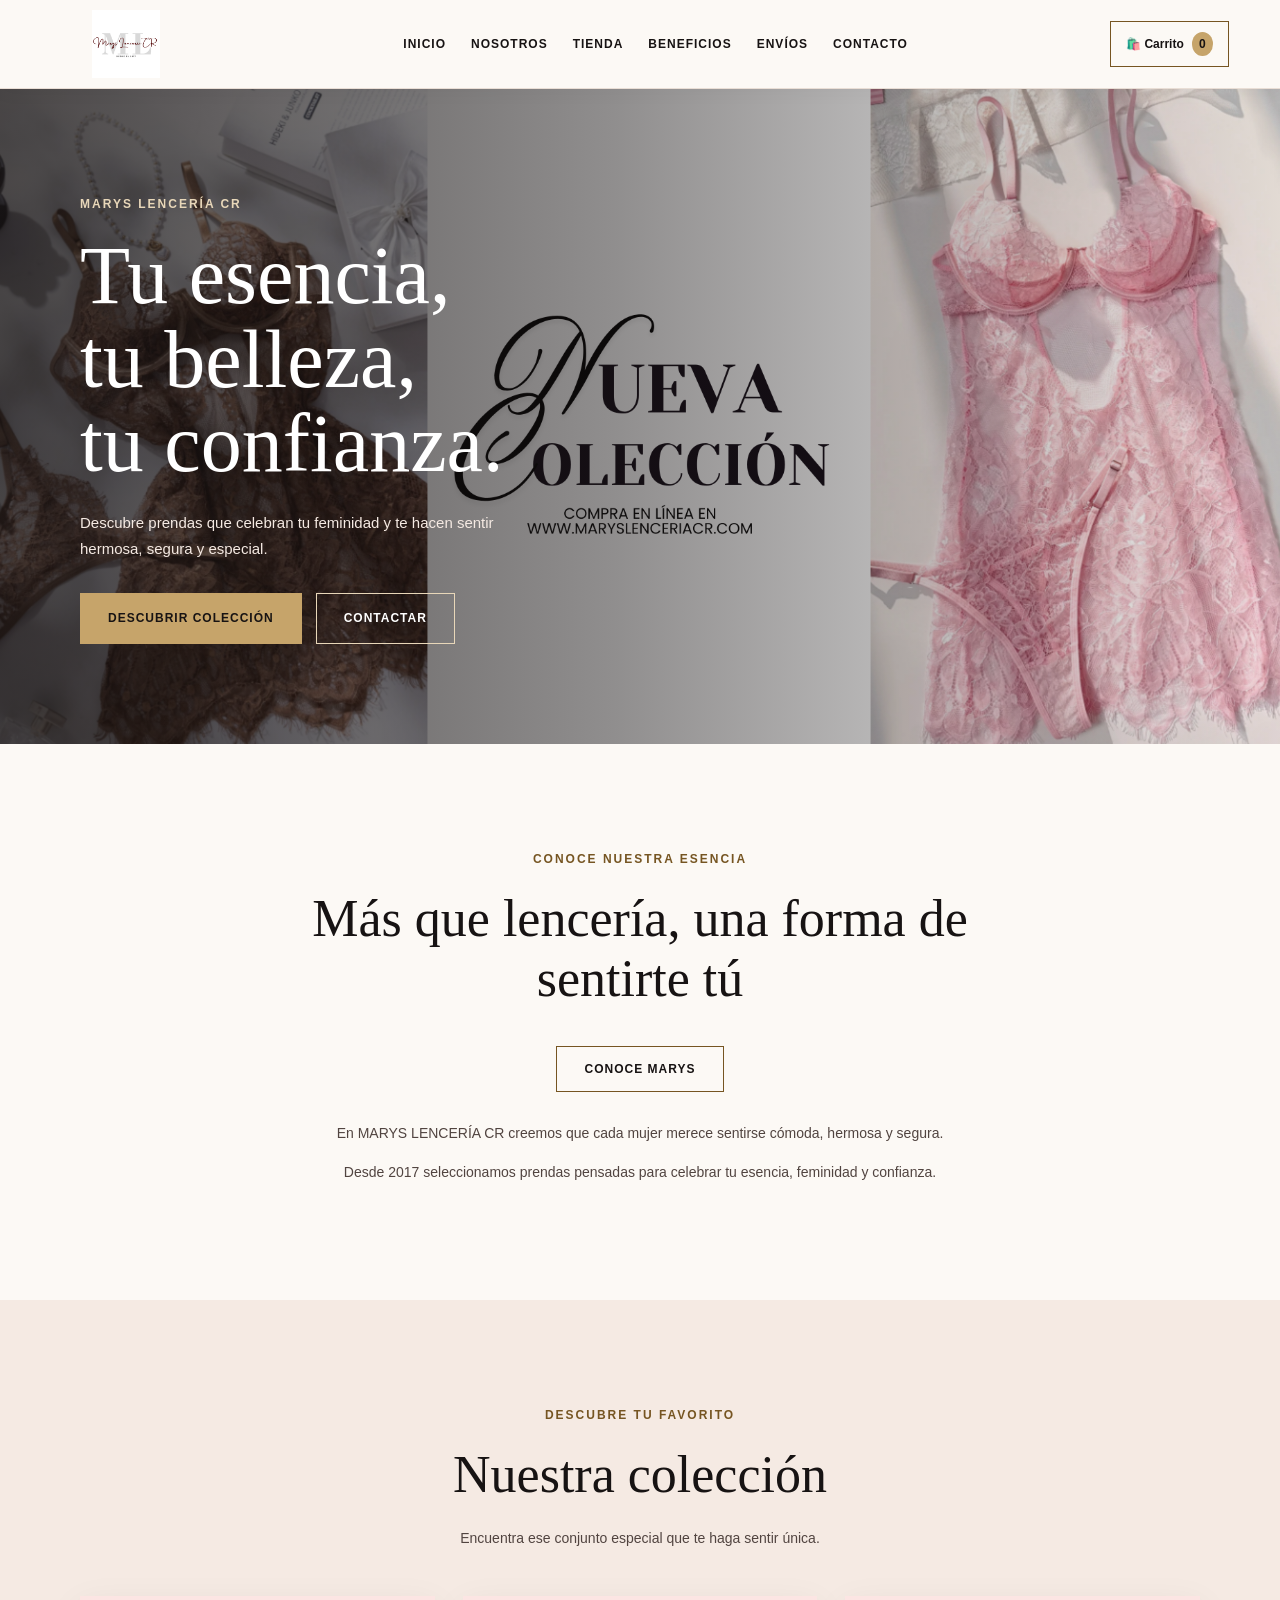
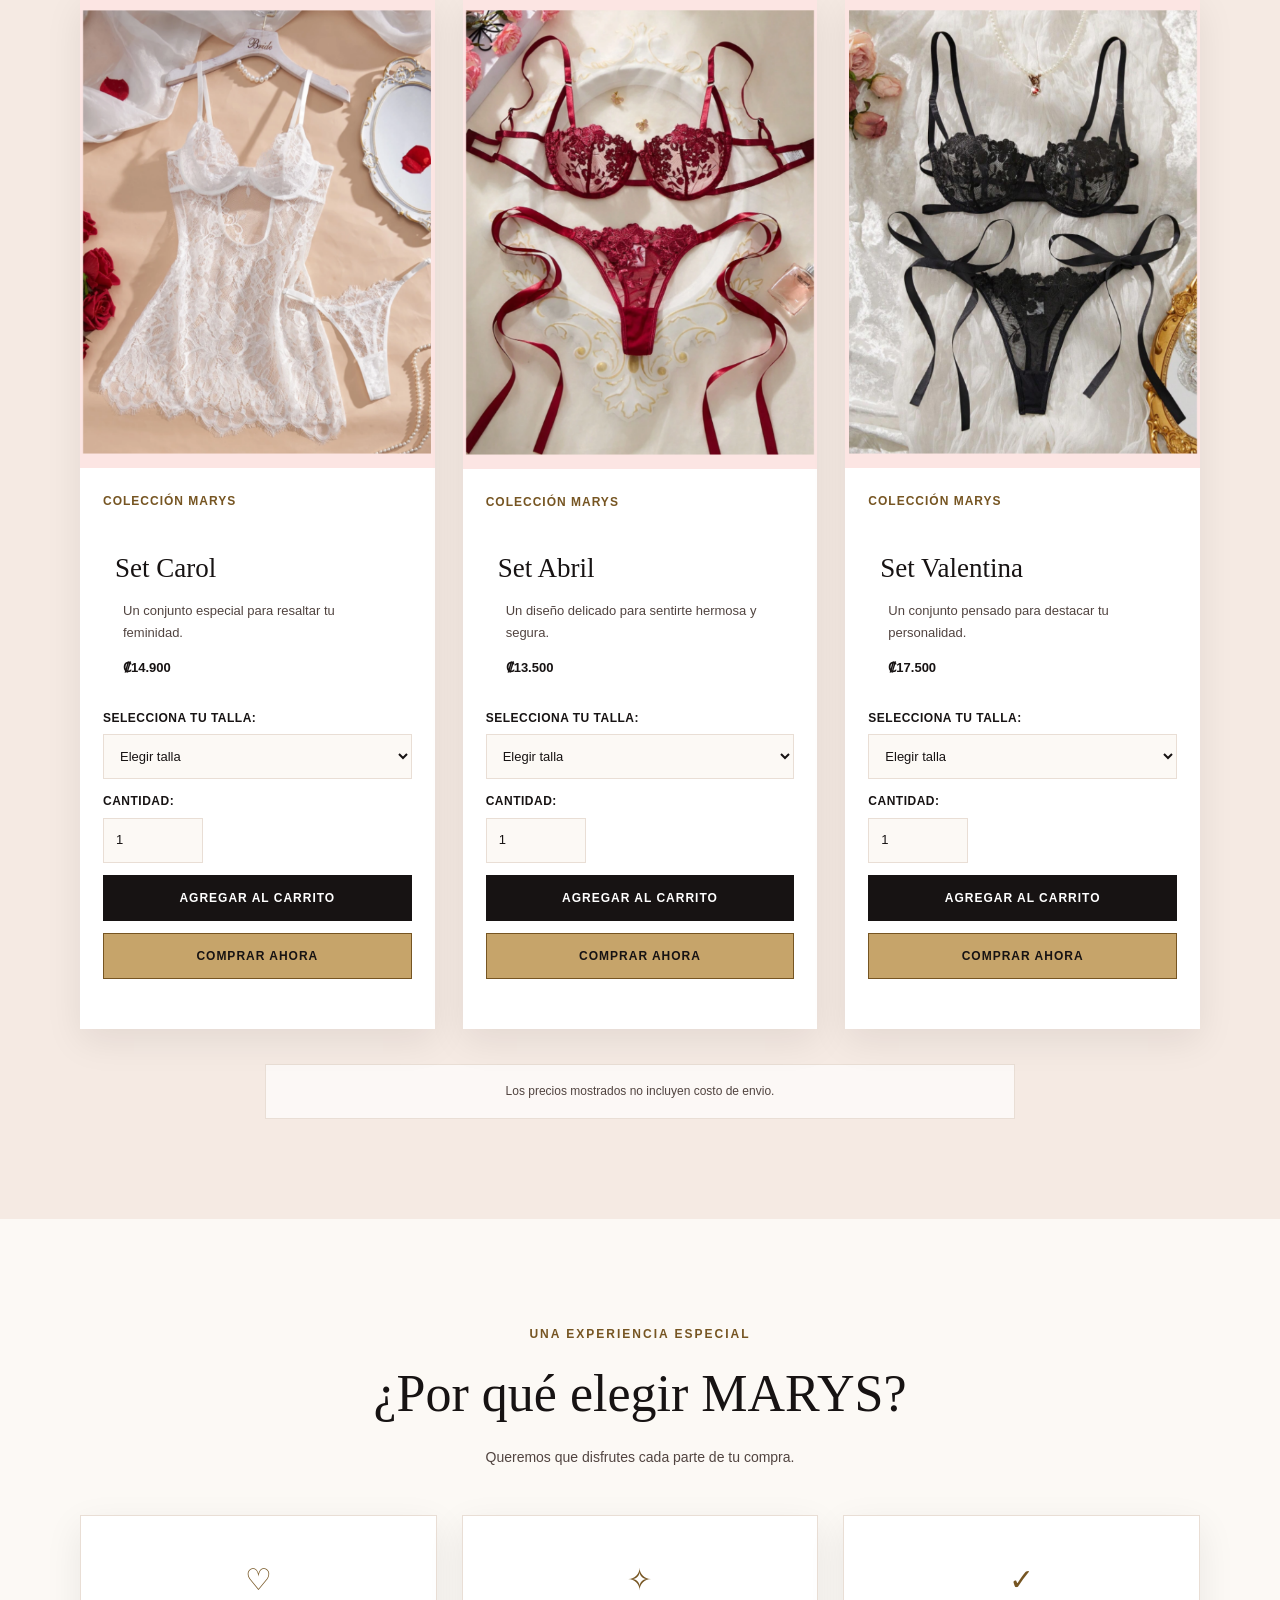
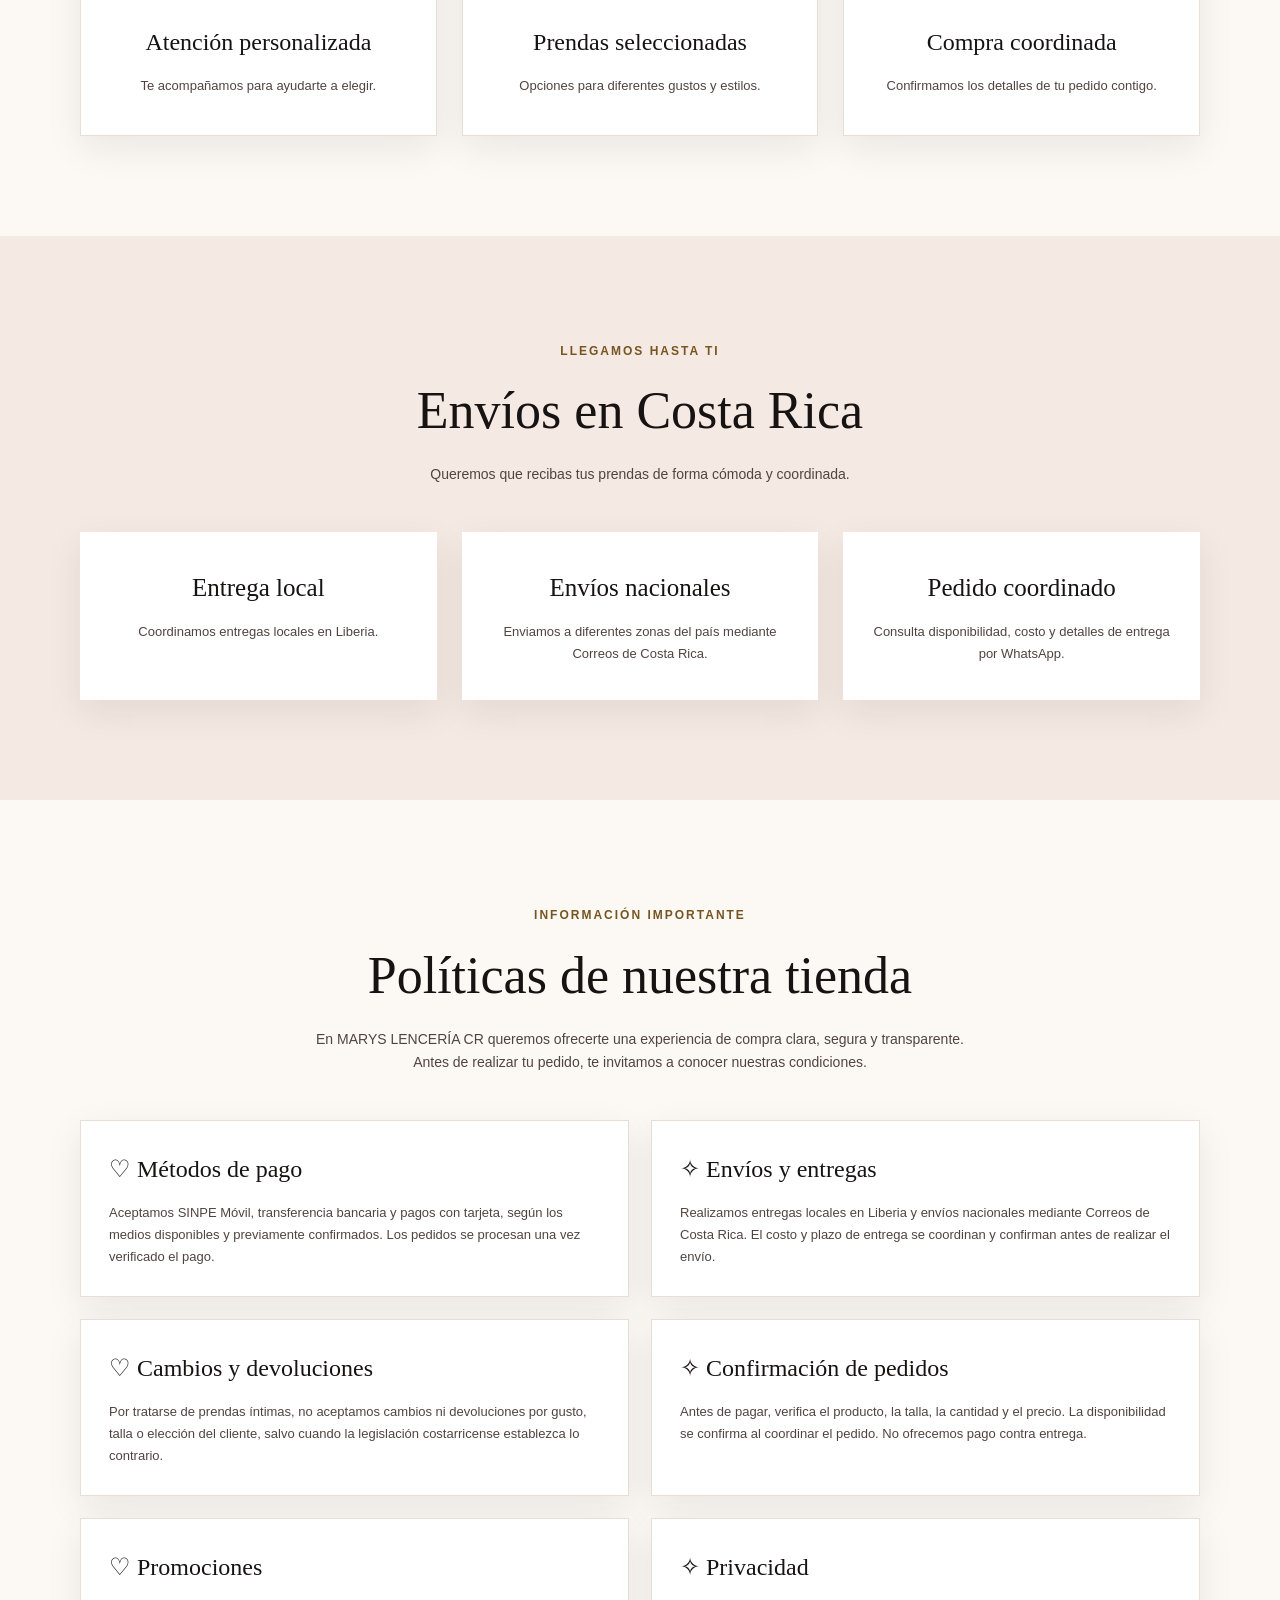
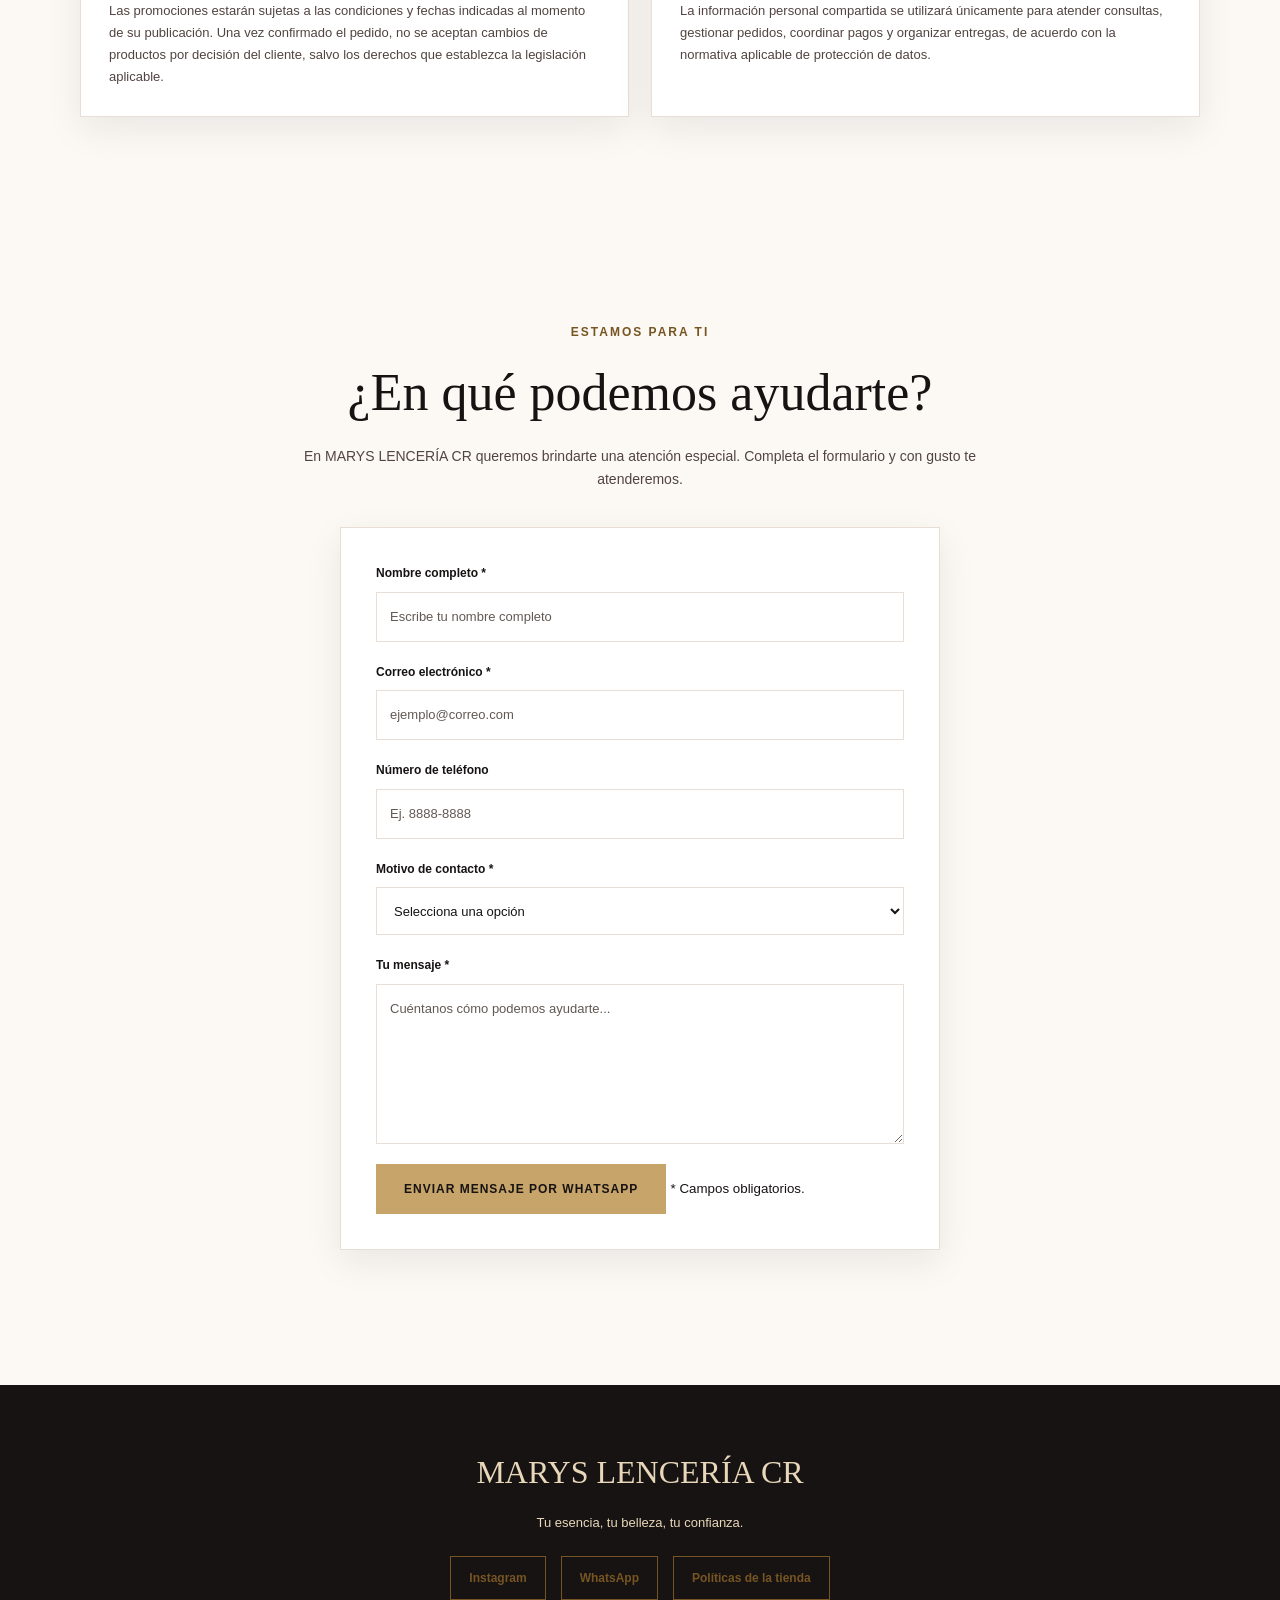
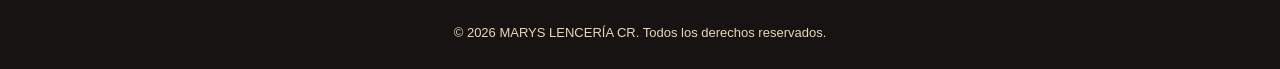
==== commit 4ccbe7eb: "Update page title for better SEO" ====
--- a/index.html
+++ b/index.html
@@ -10,7 +10,7 @@
     <meta name="author" content="MARYS LENCERÍA CR">
     <meta name="theme-color" content="#171313">
 
-    <title>MARYS LENCERÍA CR | Tu esencia, tu belleza</title>
+    <title>MARYS LENCERÍA CR | Tienda de Lencería Femenina en Costa Rica</title>
 
     <!-- TIPOGRAFÍAS -->
     <link rel="preconnect" href="https://fonts.googleapis.com">
--- a/css/style.css
+++ b/css/style.css
@@ -1,24 +1,31 @@
-/* ========================================
+/* =====================================================
    MARYS LENCERÍA CR
-   HOJA DE ESTILOS PRINCIPAL
-======================================== */
+   DISEÑO ELEGANTE · LUXURY FEMININE
+   ACCESIBILIDAD Y CONTRASTE MEJORADOS
+   ===================================================== */
 
 /* 1. VARIABLES */
-
 :root {
-    --rosa: #D8A7A7;
-    --rosa-claro: #F9EEEE;
-    --negro: #211B1B;
+    --negro: #171313;
+    --negro-suave: #251E1E;
+    --dorado: #C6A46A;
+    --dorado-claro: #E8D7B9;
+    --dorado-texto: #765522;
+    --beige: #F5EAE3;
+    --fondo: #FCF9F5;
     --blanco: #FFFFFF;
-    --beige: #E9D8C8;
-    --texto: #5D5050;
-
-    --fuente-titulos: "Playfair Display", serif;
-    --fuente-texto: "Lato", sans-serif;
+    --texto: #514440;
+    --placeholder: #625954;
+    --borde: #E9DED5;
+
+    --fuente-titulos: "Cormorant Garamond", Georgia, serif;
+    --fuente-texto: "Montserrat", Arial, sans-serif;
+
+    --sombra: 0 12px 35px rgba(23, 19, 19, .08);
+    --transicion: all .3s ease;
 }
 
 /* 2. CONFIGURACIÓN GENERAL */
-
 * {
     margin: 0;
     padding: 0;
@@ -27,13 +34,13 @@
 
 html {
     scroll-behavior: smooth;
-    scroll-padding-top: 90px;
+    scroll-padding-top: 100px;
 }
 
 body {
     font-family: var(--fuente-texto);
     color: var(--negro);
-    background-color: var(--blanco);
+    background: var(--fondo);
     line-height: 1.7;
 }
 
@@ -43,8 +50,19 @@
 }
 
 a {
+    color: inherit;
     text-decoration: none;
-    color: inherit;
+}
+
+button,
+input,
+textarea,
+select {
+    font: inherit;
+}
+
+button {
+    cursor: pointer;
 }
 
 .contenedor {
@@ -52,27 +70,29 @@
     margin: 0 auto;
 }
 
-/* 3. ENCABEZADO Y NAVEGACIÓN FLEXBOX */
-
+::selection {
+    background: var(--dorado-claro);
+    color: var(--negro);
+}
+
+/* 3. ENCABEZADO */
 .encabezado {
-    width: 100%;
-    background-color: var(--blanco);
     position: sticky;
     top: 0;
     z-index: 1000;
-    box-shadow: 0 2px 12px rgba(0, 0, 0, 0.05);
+    width: 100%;
+    background: rgba(252, 249, 245, .97);
+    border-bottom: 1px solid var(--borde);
+    box-shadow: 0 3px 18px rgba(23, 19, 19, .04);
 }
 
 .encabezado-contenido {
     width: min(1200px, 92%);
-    min-height: 85px;
+    min-height: 88px;
     margin: auto;
-
-    display: flex;
-    flex-direction: row;
+    display: flex;
     align-items: center;
     justify-content: space-between;
-
     gap: 25px;
 }
 
@@ -84,42 +104,88 @@
 
 .logo img {
     width: 150px;
-    max-height: 65px;
+    max-height: 68px;
     object-fit: contain;
 }
 
 .navegacion {
     display: flex;
-    flex-direction: row;
     align-items: center;
     justify-content: flex-end;
     flex-wrap: wrap;
-    gap: 12px 25px;
+    gap: 10px 25px;
 }
 
 .navegacion a {
     display: inline-flex;
     align-items: center;
+    min-height: 44px;
+    color: var(--negro);
+    font-size: 12px;
+    font-weight: 600;
+    letter-spacing: 1px;
+    text-transform: uppercase;
+    transition: var(--transicion);
+}
+
+.navegacion a:hover {
+    color: var(--dorado-texto);
+}
+
+/* 4. MENÚ MÓVIL */
+.boton-menu {
+    display: none;
+    min-width: 44px;
+    min-height: 44px;
+    align-items: center;
     justify-content: center;
-    min-height: 44px;
-    font-size: 14px;
-    font-weight: 600;
-    transition: color 0.3s ease;
-}
-
-.navegacion a:hover {
-    color: var(--rosa);
-}
-
-/* 4. PORTADA PRINCIPAL */
-
+    border: 0;
+    background: transparent;
+    color: var(--negro);
+    font-size: 27px;
+    cursor: pointer;
+}
+
+@media (max-width: 768px) {
+    .encabezado-contenido {
+        position: relative;
+        flex-wrap: wrap;
+        min-height: 75px;
+        padding: 10px 0;
+    }
+
+    .boton-menu {
+        display: flex;
+    }
+
+    .navegacion {
+        display: none;
+        width: 100%;
+        flex-direction: column;
+        align-items: stretch;
+        gap: 0;
+        padding: 12px 0;
+        border-top: 1px solid var(--borde);
+    }
+
+    .navegacion.activo {
+        display: flex;
+    }
+
+    .navegacion a {
+        justify-content: center;
+        padding: 12px;
+    }
+}
+
+/* 5. PORTADA PRINCIPAL */
 .hero {
-    min-height: 590px;
+    min-height: 620px;
     position: relative;
     display: flex;
     align-items: center;
     overflow: hidden;
-    background-color: var(--rosa-claro);
+    background: var(--beige);
 }
 
 .hero-imagen {
@@ -140,9 +206,9 @@
     inset: 0;
     background: linear-gradient(
         90deg,
-        rgba(249, 238, 238, 0.97) 0%,
-        rgba(249, 238, 238, 0.88) 42%,
-        rgba(249, 238, 238, 0.12) 100%
+        rgba(23, 19, 19, .78) 0%,
+        rgba(23, 19, 19, .48) 48%,
+        rgba(23, 19, 19, .05) 100%
     );
 }
 
@@ -150,96 +216,114 @@
     position: relative;
     z-index: 2;
     width: min(1120px, 90%);
-    margin: 0 auto;
-    padding: 90px 0;
-    max-width: 1120px;
+    margin: auto;
+    padding: 100px 0;
+    color: var(--blanco);
 }
 
 .hero-etiqueta,
 .etiqueta-seccion {
     display: inline-block;
-    color: #9B6666;
+    margin-bottom: 20px;
     font-size: 12px;
     font-weight: 700;
-    letter-spacing: 3px;
-    margin-bottom: 18px;
+    letter-spacing: 2px;
+    text-transform: uppercase;
+}
+
+.hero-etiqueta {
+    color: var(--dorado-claro);
+}
+
+.etiqueta-seccion {
+    color: var(--dorado-texto);
 }
 
 .hero h1 {
+    max-width: 650px;
+    margin-bottom: 25px;
     font-family: var(--fuente-titulos);
-    font-size: clamp(42px, 6vw, 72px);
-    line-height: 1.12;
-    margin-bottom: 22px;
-    max-width: 600px;
+    font-size: clamp(48px, 7vw, 82px);
+    font-weight: 500;
+    line-height: 1.02;
 }
 
 .hero-contenido > p {
-    color: var(--texto);
-    font-size: 17px;
     max-width: 480px;
-    margin-bottom: 30px;
-}
-
-/* 5. BOTONES */
-
+    margin-bottom: 32px;
+    color: #F5EAE3;
+    font-size: 15px;
+}
+
+/* 6. BOTONES GENERALES */
 .hero-botones {
     display: flex;
     flex-wrap: wrap;
-    gap: 15px;
+    gap: 14px;
 }
 
 .boton {
-    min-height: 48px;
-    padding: 13px 25px;
+    min-height: 49px;
+    padding: 14px 27px;
     display: inline-flex;
     align-items: center;
     justify-content: center;
+    border: 1px solid transparent;
     font-size: 12px;
     font-weight: 700;
     letter-spacing: 1px;
-    transition: all 0.3s ease;
+    text-align: center;
+    transition: var(--transicion);
+    cursor: pointer;
 }
 
 .boton-principal {
-    background-color: var(--negro);
+    background: var(--dorado);
+    color: var(--negro);
+}
+
+.boton-principal:hover {
+    background: var(--dorado-claro);
+    transform: translateY(-2px);
+}
+
+.boton-secundario {
+    border-color: var(--dorado-claro);
     color: var(--blanco);
 }
 
-.boton-principal:hover {
-    background-color: #9B6666;
-}
-
-.boton-secundario {
-    border: 1px solid var(--negro);
-    color: var(--negro);
-}
-
 .boton-secundario:hover {
-    background-color: var(--blanco);
-}
-
-/* 6. SECCIONES GENERALES */
-
+    background: var(--blanco);
+    color: var(--negro);
+}
+
+/* 7. SECCIONES */
 .seccion {
-    padding: 95px 0;
+    padding: 100px 0;
     text-align: center;
 }
 
 .seccion h2 {
+    margin-bottom: 22px;
     font-family: var(--fuente-titulos);
-    font-size: clamp(30px, 4vw, 43px);
-    line-height: 1.25;
-    margin-bottom: 22px;
+    font-size: clamp(34px, 4.5vw, 52px);
+    font-weight: 500;
+    line-height: 1.15;
 }
 
 .seccion p {
     color: var(--texto);
 }
 
-/* 7. NOSOTROS */
-
+.texto-intro {
+    max-width: 650px;
+    margin: 0 auto 45px;
+    font-size: 14px;
+}
+
+/* 8. NOSOTROS */
 .seccion-nosotros {
-    background-color: var(--blanco);
+    background: var(--fondo);
 }
 
 .seccion-nosotros .contenedor {
@@ -248,80 +332,606 @@
 
 .seccion-nosotros p {
     margin: 15px auto;
-    font-size: 16px;
-}
-
-/* 8. CATÁLOGO CON CSS GRID Y NESTING */
-
+    font-size: 14px;
+}
+
+/* 9. BOTÓN BIENVENIDA */
+#boton-bienvenida {
+    min-height: 46px;
+    margin: 15px 0;
+    padding: 12px 28px;
+    border: 1px solid var(--dorado-texto);
+    background: transparent;
+    color: var(--negro);
+    font-size: 12px;
+    font-weight: 700;
+    letter-spacing: 1px;
+    text-transform: uppercase;
+    cursor: pointer;
+    transition: var(--transicion);
+}
+
+#boton-bienvenida:hover {
+    background: var(--dorado);
+}
+
+/* 10. CATÁLOGO */
 .seccion-catalogo {
-    background-color: var(--rosa-claro);
-
-    .texto-intro {
-        max-width: 650px;
-        margin: 0 auto 45px;
-    }
-
-    .catalogo-grid {
-        display: grid;
-        grid-template-columns: repeat(3, minmax(0, 1fr));
-        gap: 30px;
-        align-items: stretch;
-        text-align: center;
-    }
-
-    .tarjeta-categoria {
-        display: flex;
-        flex-direction: column;
-        background-color: var(--blanco);
-        padding-bottom: 25px;
-        overflow: hidden;
-        border-radius: 4px;
-        box-shadow: 0 5px 18px rgba(33, 27, 27, 0.06);
-        transition: transform 0.3s ease, box-shadow 0.3s ease;
-
-        &:hover {
-            transform: translateY(-7px);
-            box-shadow: 0 12px 25px rgba(33, 27, 27, 0.12);
-        }
-
-        .imagen-categoria {
-            width: 100%;
-            aspect-ratio: 3 / 4;
-            overflow: hidden;
-            background-color: var(--beige);
-
-            img {
-                width: 100%;
-                height: 100%;
-                object-fit: cover;
-                object-position: center;
-                transition: transform 0.4s ease;
-            }
-        }
-
-        &:hover .imagen-categoria img {
-            transform: scale(1.05);
-        }
-
-        h3 {
-            font-family: var(--fuente-titulos);
-            font-size: 22px;
-            margin: 22px 12px 10px;
-        }
-
-        p {
-            padding: 0 20px;
-            font-size: 14px;
-            line-height: 1.7;
-            margin-top: auto;
-        }
-    }
-}
-
-/* 9. BENEFICIOS */
-
+    background: var(--beige);
+}
+
+.catalogo-grid {
+    display: grid;
+    grid-template-columns: repeat(3, minmax(0, 1fr));
+    gap: 28px;
+    align-items: stretch;
+}
+
+.tarjeta-categoria {
+    display: flex;
+    flex-direction: column;
+    overflow: hidden;
+    padding-bottom: 27px;
+    background: var(--blanco);
+    text-align: center;
+    box-shadow: var(--sombra);
+    transition: var(--transicion);
+}
+
+.tarjeta-categoria:hover {
+    transform: translateY(-6px);
+}
+
+.imagen-categoria {
+    width: 100%;
+    aspect-ratio: 3 / 4;
+    overflow: hidden;
+    background: var(--beige);
+}
+
+.imagen-categoria img {
+    width: 100%;
+    height: 100%;
+    object-fit: cover;
+    transition: transform .5s ease;
+}
+
+.tarjeta-categoria:hover .imagen-categoria img {
+    transform: scale(1.05);
+}
+
+.tarjeta-categoria h3 {
+    margin: 22px 12px 10px;
+    font-family: var(--fuente-titulos);
+    font-size: 25px;
+    font-weight: 500;
+}
+
+.tarjeta-categoria p {
+    margin-top: auto;
+    padding: 0 20px;
+    font-size: 13px;
+}
+
+/* 11. PRODUCTOS Y COMPRAS */
+.tarjeta-producto {
+    position: relative;
+    display: flex;
+    flex-direction: column;
+    overflow: hidden;
+    background: var(--blanco);
+    box-shadow: var(--sombra);
+    text-align: left;
+    transition: var(--transicion);
+}
+
+.tarjeta-producto:hover {
+    transform: translateY(-6px);
+    box-shadow: 0 18px 40px rgba(23, 19, 19, .13);
+}
+
+.imagen-producto {
+    position: relative;
+    width: 100%;
+    aspect-ratio: 3 / 4;
+    overflow: hidden;
+    background: var(--beige);
+}
+
+.imagen-producto img {
+    width: 100%;
+    height: 100%;
+    object-fit: cover;
+    transition: transform .5s ease;
+}
+
+.tarjeta-producto:hover .imagen-producto img {
+    transform: scale(1.04);
+}
+
+.producto-etiqueta {
+    display: inline-block;
+    margin-bottom: 12px;
+    color: var(--dorado-texto);
+    font-size: 12px;
+    font-weight: 700;
+    letter-spacing: 1px;
+    text-transform: uppercase;
+}
+
+.informacion-producto {
+    display: flex;
+    flex: 1;
+    flex-direction: column;
+    padding: 23px;
+}
+
+.informacion-producto h3 {
+    margin-bottom: 8px;
+    font-family: var(--fuente-titulos);
+    font-size: 27px;
+    font-weight: 500;
+}
+
+.descripcion-producto {
+    min-height: 45px;
+    margin-bottom: 12px;
+    font-size: 13px;
+}
+
+.precio-producto {
+    margin-bottom: 17px;
+    color: var(--negro) !important;
+    font-size: 19px;
+    font-weight: 700;
+}
+
+.selector-talla,
+.cantidad-producto {
+    width: 100%;
+    min-height: 45px;
+    padding: 10px 12px;
+    border: 1px solid var(--borde);
+    border-radius: 0;
+    background: var(--fondo);
+    color: var(--negro);
+    font-size: 13px;
+}
+
+.selector-talla:focus,
+.cantidad-producto:focus {
+    outline: 2px solid var(--dorado-texto);
+    outline-offset: 2px;
+}
+
+.informacion-producto label {
+    display: block;
+    margin: 12px 0 6px;
+    color: var(--negro);
+    font-size: 12px;
+    font-weight: 700;
+    letter-spacing: .5px;
+    text-transform: uppercase;
+}
+
+.cantidad-producto {
+    max-width: 100px;
+}
+
+.boton-agregar,
+.boton-comprar {
+    width: 100%;
+    min-height: 46px;
+    margin-top: 12px;
+    padding: 12px 15px;
+    border: 1px solid var(--negro);
+    font-size: 12px;
+    font-weight: 700;
+    letter-spacing: 1px;
+    text-transform: uppercase;
+    transition: var(--transicion);
+}
+
+.boton-agregar {
+    background: var(--negro);
+    color: var(--blanco);
+}
+
+.boton-agregar:hover {
+    border-color: var(--dorado);
+    background: var(--dorado);
+    color: var(--negro);
+}
+
+.boton-comprar {
+    border-color: var(--dorado-texto);
+    background: var(--dorado);
+    color: var(--negro);
+}
+
+.boton-comprar:hover {
+    background: var(--dorado-claro);
+}
+
+.aviso-precios {
+    max-width: 750px;
+    margin: 35px auto 0;
+    padding: 16px 20px;
+    border: 1px solid var(--borde);
+    background: rgba(255, 255, 255, .7);
+    color: var(--texto);
+    font-size: 12px;
+    text-align: center;
+}
+
+/* 12. BOTÓN DEL CARRITO */
+.boton-carrito {
+    position: relative;
+    display: inline-flex;
+    align-items: center;
+    justify-content: center;
+    gap: 8px;
+    min-height: 42px;
+    padding: 10px 15px;
+    border: 1px solid var(--dorado-texto);
+    background: transparent;
+    color: var(--negro);
+    font-size: 12px;
+    font-weight: 700;
+    transition: var(--transicion);
+}
+
+.boton-carrito:hover {
+    background: var(--dorado);
+}
+
+#contador-carrito {
+    display: inline-flex;
+    align-items: center;
+    justify-content: center;
+    min-width: 21px;
+    min-height: 21px;
+    padding: 2px 5px;
+    border-radius: 50%;
+    background: var(--dorado);
+    color: var(--negro);
+    font-size: 12px;
+    font-weight: 700;
+}
+
+/* 13. CARRITO */
+.seccion-carrito {
+    display: none;
+    padding: 65px 0;
+    background: var(--fondo);
+    border-top: 1px solid var(--borde);
+}
+
+.seccion-carrito.activo {
+    display: block;
+}
+
+.encabezado-carrito {
+    display: flex;
+    align-items: center;
+    justify-content: space-between;
+    gap: 20px;
+    margin-bottom: 30px;
+}
+
+.encabezado-carrito h2 {
+    margin: 0;
+    font-family: var(--fuente-titulos);
+    font-size: 38px;
+    font-weight: 500;
+}
+
+#cerrar-carrito {
+    min-height: 42px;
+    padding: 10px 15px;
+    border: 1px solid var(--borde);
+    background: var(--blanco);
+    color: var(--negro);
+    transition: var(--transicion);
+}
+
+#cerrar-carrito:hover {
+    background: var(--negro);
+    color: var(--blanco);
+}
+
+#productos-carrito {
+    display: flex;
+    flex-direction: column;
+    gap: 15px;
+}
+
+.producto-en-carrito {
+    display: grid;
+    grid-template-columns: 95px 1fr auto;
+    align-items: center;
+    gap: 20px;
+    padding: 18px;
+    background: var(--blanco);
+    border: 1px solid var(--borde);
+}
+
+.producto-en-carrito img {
+    width: 95px;
+    height: 115px;
+    object-fit: cover;
+    background: var(--beige);
+}
+
+.detalles-carrito h3 {
+    margin-bottom: 5px;
+    font-family: var(--fuente-titulos);
+    font-size: 23px;
+    font-weight: 500;
+}
+
+.detalles-carrito p {
+    margin: 3px 0;
+    font-size: 13px;
+}
+
+.controles-cantidad {
+    display: flex;
+    align-items: center;
+    gap: 10px;
+    margin-top: 12px;
+}
+
+.controles-cantidad button {
+    width: 30px;
+    height: 30px;
+    border: 1px solid var(--borde);
+    background: var(--fondo);
+    color: var(--negro);
+    font-size: 17px;
+}
+
+.controles-cantidad button:hover {
+    background: var(--dorado);
+}
+
+.controles-cantidad span {
+    min-width: 20px;
+    font-size: 13px;
+    text-align: center;
+}
+
+.precio-total-producto {
+    font-size: 15px;
+    font-weight: 700;
+    text-align: right;
+}
+
+.boton-eliminar {
+    display: block;
+    margin: 10px 0 0 auto;
+    border: 0;
+    background: transparent;
+    color: #9B3434;
+    font-size: 12px;
+    text-decoration: underline;
+}
+
+.carrito-vacio {
+    padding: 40px 20px;
+    background: var(--blanco);
+    border: 1px solid var(--borde);
+    color: var(--texto);
+    font-size: 14px;
+    text-align: center;
+}
+
+.resumen-carrito {
+    max-width: 450px;
+    margin: 30px 0 0 auto;
+    padding: 25px;
+    background: var(--blanco);
+    border: 1px solid var(--borde);
+    text-align: left;
+}
+
+.resumen-carrito p,
+.resumen-carrito h3 {
+    display: flex;
+    align-items: center;
+    justify-content: space-between;
+    gap: 12px;
+    margin-bottom: 12px;
+    color: var(--negro);
+    font-size: 14px;
+}
+
+.resumen-carrito h3 {
+    margin-top: 15px;
+    padding-top: 15px;
+    border-top: 1px solid var(--borde);
+    font-size: 17px;
+}
+
+#finalizar-compra,
+#vaciar-carrito {
+    width: 100%;
+    margin-top: 12px;
+}
+
+#vaciar-carrito {
+    border: 1px solid var(--borde);
+    background: transparent;
+    color: var(--negro);
+}
+
+#vaciar-carrito:hover {
+    border-color: #9B3434;
+    color: #9B3434;
+}
+
+/* 14. FORMULARIO DE PEDIDO */
+.formulario-pedido-contenedor {
+    max-width: 850px;
+    margin: 55px auto 0;
+    padding: 45px;
+    background: var(--blanco);
+    border: 1px solid var(--borde);
+    box-shadow: var(--sombra);
+    text-align: left;
+}
+
+.formulario-pedido-contenedor[hidden],
+#datos-direccion[hidden],
+#datos-sucursal[hidden] {
+    display: none !important;
+}
+
+.formulario-pedido-encabezado {
+    margin-bottom: 35px;
+    text-align: center;
+}
+
+.formulario-pedido-encabezado .etiqueta-seccion {
+    margin-bottom: 10px;
+}
+
+.formulario-pedido-encabezado h2 {
+    margin-bottom: 12px;
+    font-family: var(--fuente-titulos);
+    font-size: 43px;
+    font-weight: 500;
+}
+
+.formulario-pedido-encabezado p {
+    max-width: 570px;
+    margin: auto;
+    font-size: 14px;
+}
+
+#formulario-datos-pedido fieldset {
+    margin-bottom: 28px;
+    padding: 25px;
+    border: 1px solid var(--borde);
+    background: var(--fondo);
+}
+
+#formulario-datos-pedido legend {
+    padding: 0 12px;
+    color: var(--negro);
+    font-family: var(--fuente-titulos);
+    font-size: 25px;
+    font-weight: 600;
+}
+
+.formulario-grid {
+    display: grid;
+    grid-template-columns: repeat(2, minmax(0, 1fr));
+    gap: 0 20px;
+}
+
+.campo-formulario {
+    display: flex;
+    flex-direction: column;
+    gap: 8px;
+    margin-bottom: 20px;
+}
+
+.campo-completo {
+    grid-column: 1 / -1;
+}
+
+.campo-formulario label {
+    color: var(--negro);
+    font-size: 12px;
+    font-weight: 700;
+}
+
+.campo-formulario input,
+.campo-formulario select,
+.campo-formulario textarea {
+    width: 100%;
+    min-height: 48px;
+    padding: 13px;
+    border: 1px solid var(--borde);
+    border-radius: 0;
+    background: var(--blanco);
+    color: var(--negro);
+    font-size: 13px;
+}
+
+.campo-formulario textarea {
+    min-height: 110px;
+    resize: vertical;
+}
+
+.campo-formulario input:focus,
+.campo-formulario select:focus,
+.campo-formulario textarea:focus {
+    outline: 2px solid var(--dorado-texto);
+    outline-offset: 2px;
+}
+
+.campo-formulario input::placeholder,
+.campo-formulario textarea::placeholder {
+    color: var(--placeholder);
+    opacity: 1;
+}
+
+.nota-formulario {
+    margin: 12px 0 20px;
+    color: var(--texto);
+    font-size: 12px;
+    line-height: 1.7;
+}
+
+.aceptacion-formulario {
+    margin: 25px 0;
+    padding: 18px;
+    background: var(--beige);
+    color: var(--negro);
+    font-size: 13px;
+}
+
+.aceptacion-formulario label {
+    display: flex;
+    align-items: flex-start;
+    gap: 10px;
+    cursor: pointer;
+}
+
+.aceptacion-formulario input {
+    width: 17px;
+    height: 17px;
+    flex-shrink: 0;
+    margin-top: 3px;
+    accent-color: var(--dorado-texto);
+}
+
+.aceptacion-formulario a {
+    color: var(--dorado-texto);
+    font-weight: 700;
+    text-decoration: underline;
+}
+
+.boton-enviar-pedido {
+    width: 100%;
+    min-height: 55px;
+    border: 1px solid var(--dorado-texto);
+    background: var(--dorado);
+    color: var(--negro);
+    font-size: 12px;
+    font-weight: 700;
+}
+
+.boton-enviar-pedido:hover {
+    background: var(--dorado-claro);
+    transform: translateY(-2px);
+}
+
+/* 15. BENEFICIOS */
 .seccion-beneficios {
-    background-color: var(--blanco);
+    background: var(--fondo);
 }
 
 .beneficios-grid {
@@ -331,27 +941,39 @@
 }
 
 .tarjeta-beneficio {
-    padding: 35px 25px;
-    background-color: var(--rosa-claro);
+    padding: 38px 25px;
+    background: var(--blanco);
+    border: 1px solid var(--borde);
+    box-shadow: var(--sombra);
+    transition: var(--transicion);
+}
+
+.tarjeta-beneficio:hover {
+    border-color: var(--dorado);
+    transform: translateY(-5px);
 }
 
 .icono-beneficio {
     display: block;
-    color: #B77D7D;
-    font-size: 38px;
-    margin-bottom: 15px;
+    margin-bottom: 17px;
+    color: var(--dorado-texto);
+    font-size: 30px;
 }
 
 .tarjeta-beneficio h3 {
+    margin-bottom: 12px;
     font-family: var(--fuente-titulos);
-    font-size: 21px;
-    margin-bottom: 12px;
-}
-
-/* 10. ENVÍOS */
-
+    font-size: 24px;
+    font-weight: 500;
+}
+
+.tarjeta-beneficio p {
+    font-size: 13px;
+}
+
+/* 16. ENVÍOS */
 .seccion-envios {
-    background-color: var(--rosa-claro);
+    background: var(--beige);
 }
 
 .envios-grid {
@@ -361,177 +983,184 @@
 }
 
 .tarjeta-envio {
-    background-color: var(--blanco);
     padding: 35px 25px;
+    background: var(--blanco);
+    box-shadow: var(--sombra);
 }
 
 .tarjeta-envio h3 {
+    margin-bottom: 12px;
     font-family: var(--fuente-titulos);
-    font-size: 21px;
+    font-size: 25px;
+    font-weight: 500;
+}
+
+.tarjeta-envio p {
+    font-size: 13px;
+}
+
+/* 17. POLÍTICAS */
+.seccion-politicas {
+    background: var(--fondo);
+}
+
+.politicas-grid {
+    display: grid;
+    grid-template-columns: repeat(2, minmax(0, 1fr));
+    gap: 22px;
+    text-align: left;
+}
+
+.tarjeta-politica {
+    padding: 28px;
+    background: var(--blanco);
+    border: 1px solid var(--borde);
+    box-shadow: var(--sombra);
+}
+
+.tarjeta-politica h3 {
     margin-bottom: 12px;
-}
-
-/* 11. CONTACTO */
-
+    font-family: var(--fuente-titulos);
+    font-size: 24px;
+    font-weight: 500;
+}
+
+.tarjeta-politica p {
+    font-size: 13px;
+}
+
+/* 18. CONTACTO */
 .seccion-contacto {
-    background-color: var(--beige);
+    background: var(--fondo);
 }
 
 .seccion-contacto .contenedor {
     max-width: 750px;
 }
 
-.seccion-contacto p {
-    margin-bottom: 28px;
-}
-
-/* 12. PIE DE PÁGINA */
-
+.seccion-contacto > .contenedor > p {
+    margin-bottom: 25px;
+    font-size: 14px;
+}
+
+.formulario-contacto {
+    width: 100%;
+    max-width: 600px;
+    margin: 35px auto;
+    padding: 35px;
+    background: var(--blanco);
+    border: 1px solid var(--borde);
+    box-shadow: var(--sombra);
+    text-align: left;
+}
+
+.mensaje-formulario {
+    display: none;
+    margin-top: 18px;
+    padding: 14px;
+    background: var(--beige);
+    color: var(--negro);
+    font-size: 13px;
+}
+
+.mensaje-formulario.visible {
+    display: block;
+}
+
+/* 19. REDES SOCIALES */
+.redes-sociales {
+    display: flex;
+    justify-content: center;
+    flex-wrap: wrap;
+    gap: 15px;
+    margin: 22px 0;
+}
+
+.redes-sociales a {
+    display: inline-flex;
+    align-items: center;
+    justify-content: center;
+    min-height: 44px;
+    padding: 10px 18px;
+    border: 1px solid var(--dorado-texto);
+    color: var(--dorado-texto);
+    font-size: 12px;
+    font-weight: 600;
+    transition: var(--transicion);
+}
+
+.redes-sociales a:hover {
+    background: var(--dorado-texto);
+    color: var(--blanco);
+}
+
+/* 20. PIE DE PÁGINA */
 .pie-pagina {
-    padding: 45px 0;
+    padding: 60px 0 25px;
+    background: var(--negro);
+    color: var(--blanco);
     text-align: center;
-    background-color: var(--negro);
-    color: var(--blanco);
 }
 
 .pie-pagina h2 {
+    margin-bottom: 12px;
+    color: var(--dorado-claro);
     font-family: var(--fuente-titulos);
-    font-size: 26px;
-    margin-bottom: 10px;
+    font-size: 32px;
+    font-weight: 500;
 }
 
 .pie-pagina p {
-    color: #E9D8C8;
+    margin-top: 9px;
+    color: var(--dorado-claro);
     font-size: 13px;
-    margin-top: 8px;
-}
-
-/* 13. ACCESIBILIDAD */
-
-a:focus-visible {
-    outline: 3px solid #9B6666;
+}
+
+/* 21. ACCESIBILIDAD */
+a:focus-visible,
+button:focus-visible,
+input:focus-visible,
+select:focus-visible,
+textarea:focus-visible {
+    outline: 3px solid var(--dorado-texto);
     outline-offset: 4px;
 }
 
-/* 14. TABLET */
-
+button:disabled {
+    opacity: .5;
+    cursor: not-allowed;
+}
+
+/* 22. TABLET */
 @media (max-width: 900px) {
-
     .encabezado-contenido {
-        flex-direction: column;
-        padding: 15px 0;
+        gap: 15px;
     }
 
     .navegacion {
-        justify-content: center;
-        flex-wrap: wrap;
-        gap: 12px 20px;
+        gap: 8px 14px;
     }
 
     .catalogo-grid,
     .beneficios-grid,
     .envios-grid {
-        grid-template-columns: repeat(2, 1fr);
-    }
-
-}
-
-/* 15. CELULARES */
-
+        grid-template-columns: repeat(2, minmax(0, 1fr));
+    }
+
+    .hero {
+        min-height: 550px;
+    }
+}
+
+/* 23. CELULARES */
 @media (max-width: 600px) {
-
-    .encabezado-contenido {
-        gap: 12px;
-    }
-
     .logo img {
         width: 125px;
     }
 
-    .navegacion {
-        gap: 8px 14px;
-    }
-
-    .navegacion a {
-        font-size: 12px;
-    }
-
     .hero {
-        min-height: 570px;
-        align-items: flex-end;
-    }
-
-    .hero-imagen img {
-        object-position: center;
-    }
-
-    .hero-imagen::after {
-        background: linear-gradient(
-            0deg,
-            rgba(249, 238, 238, 0.98) 0%,
-            rgba(249, 238, 238, 0.90) 48%,
-            rgba(249, 238, 238, 0.12) 100%
-        );
-    }
-
-    .hero-contenido {
-        padding: 65px 0;
-    }
-
-    .hero h1 {
-        font-size: 43px;
-    }
-
-    .hero-contenido > p {
-        font-size: 15px;
-    }
-
-    .hero-botones {
+        min-height: auto;
         flex-direction: column;
-    }
-
-    .boton {
-        width: 100%;
-    }
-
-    .seccion {
-        padding: 65px 0;
-    }
-
-    .catalogo-grid,
-    .beneficios-grid,
-    .envios-grid {
-        grid-template-columns: 1fr;
-    }
-
-}
-
-/* 16. MOVIMIENTO REDUCIDO */
-
-@media (prefers-reduced-motion: reduce) {
-
-    *,
-    *::before,
-    *::after {
-        scroll-behavior: auto !important;
-        transition-duration: 0.01ms !important;
-        animation-duration: 0.01ms !important;
-    }
-
-}
-
-/* =====================================
-   CORRECCIONES PARA CELULARES
-===================================== */
-
-@media (max-width: 600px) {
-
-    /* BANNER COMPLETO */
-
-    .hero {
-        display: flex;
-        flex-direction: column;
-        min-height: auto;
         align-items: stretch;
     }
 
@@ -554,263 +1183,125 @@
 
     .hero-contenido {
         width: 90%;
-        padding: 35px 0 45px;
+        padding: 40px 0 50px;
+        color: var(--negro);
+    }
+
+    .hero-etiqueta {
+        color: var(--dorado-texto);
     }
 
     .hero h1 {
-        font-size: 36px;
-        line-height: 1.2;
-    }
-
-    /* TÍTULO DEL CATÁLOGO */
-
-    .seccion-catalogo h2 {
-        font-size: 29px;
-    }
-
-    /* NOMBRES DE LOS PRODUCTOS */
+        font-size: 43px;
+    }
+
+    .hero-contenido > p {
+        color: var(--texto);
+        font-size: 14px;
+    }
+
+    .hero-botones {
+        flex-direction: column;
+    }
+
+    .boton {
+        width: 100%;
+    }
+
+    .seccion {
+        padding: 70px 0;
+    }
+
+    .catalogo-grid,
+    .beneficios-grid,
+    .envios-grid,
+    .politicas-grid {
+        grid-template-columns: 1fr;
+    }
 
     .tarjeta-categoria h3 {
-        font-size: 19px;
-        line-height: 1.3;
-        margin: 18px 12px 10px;
-    }
-
-    /* DESCRIPCIONES */
-
-    .tarjeta-categoria p {
-        font-size: 14px;
-        line-height: 1.6;
-        padding: 0 16px;
-    }
-
-    .texto-intro {
-        font-size: 14px;
-        line-height: 1.6;
-    }
-
-}
-
-/* AJUSTE FINO DEL CATÁLOGO EN CELULARES */
-
-@media (max-width: 600px) {
-
-    .seccion-catalogo h2 {
-        font-size: 25px;
-    }
-
-    .tarjeta-categoria h3 {
-        font-size: 16px;
-        line-height: 1.3;
-        margin: 15px 10px 8px;
-    }
-
-    .tarjeta-categoria p {
+        font-size: 23px;
+    }
+
+    .pie-pagina {
+        padding: 45px 0 22px;
+    }
+
+    .encabezado-carrito h2 {
+        font-size: 30px;
+    }
+
+    .producto-en-carrito {
+        grid-template-columns: 75px 1fr;
+        gap: 13px;
+        padding: 12px;
+    }
+
+    .producto-en-carrito img {
+        width: 75px;
+        height: 95px;
+    }
+
+    .detalles-carrito h3 {
+        font-size: 20px;
+    }
+
+    .precio-total-producto {
+        grid-column: 2;
+        text-align: left;
+    }
+
+    .resumen-carrito {
+        padding: 20px;
+    }
+
+    .informacion-producto {
+        padding: 18px;
+    }
+
+    .formulario-pedido-contenedor {
+        margin-top: 35px;
+        padding: 22px 16px;
+    }
+
+    .formulario-pedido-encabezado h2 {
+        font-size: 35px;
+    }
+
+    #formulario-datos-pedido fieldset {
+        padding: 18px 13px;
+    }
+
+    #formulario-datos-pedido fieldset legend {
+        font-size: 22px;
+    }
+
+    .formulario-grid {
+        grid-template-columns: 1fr;
+        gap: 0;
+    }
+
+    .campo-completo {
+        grid-column: auto;
+    }
+
+    .aceptacion-formulario {
+        padding: 14px;
         font-size: 12px;
-        line-height: 1.5;
-        padding: 0 14px;
-    }
-
-    .seccion-catalogo .texto-intro {
-        font-size: 13px;
-    }
-
-}
-
-/* BOTÓN DE BIENVENIDA */
-
-#boton-bienvenida {
-    background-color: #D8A7A7;
-    color: #211B1B;
-    border: none;
-    padding: 14px 28px;
-    min-height: 44px;
-    border-radius: 30px;
-    font-family: "Lato", sans-serif;
-    font-size: 15px;
-    font-weight: 700;
-    cursor: pointer;
-    transition: background-color 0.3s ease;
-}
-
-#boton-bienvenida:hover {
-    background-color: #E9D8C8;
-}
-
-#boton-bienvenida:focus-visible {
-    outline: 3px solid #211B1B;
-    outline-offset: 3px;
-}
-
-/* =====================================
-   MENÚ MÓVIL
-   MARYS LENCERÍA CR
-===================================== */
-
-/* Botón del menú */
-.boton-menu {
-    display: none;
-    background-color: transparent;
-    border: none;
-    color: #211B1B;
-    font-size: 30px;
-    cursor: pointer;
-    min-width: 44px;
-    min-height: 44px;
-}
-
-/* Configuración para celulares */
-@media (max-width: 768px) {
-
-    .encabezado-contenido {
-        position: relative;
-        flex-wrap: wrap;
-    }
-
-    .boton-menu {
-        display: flex;
-        align-items: center;
-        justify-content: center;
-    }
-
-    .navegacion {
-        display: none;
-        flex-direction: column;
-        align-items: center;
-        width: 100%;
-        padding: 15px 0;
-        background-color: #F9EEEE;
-        gap: 10px;
-    }
-
-    .navegacion.activo {
-        display: flex;
-    }
-
-    .navegacion a {
-        width: 100%;
-        text-align: center;
-        padding: 12px;
-    }
-
-}
-
-/* =====================================
-   FORMULARIO DE CONTACTO
-   MARYS LENCERÍA CR
-===================================== */
-
-.formulario-contacto {
-    width: 100%;
-    max-width: 600px;
-    margin: 35px auto;
-    padding: 30px;
-    background-color: #FFFFFF;
-    border-radius: 15px;
-    box-shadow: 0 5px 20px rgba(33, 27, 27, 0.08);
-    text-align: left;
-}
-
-.campo-formulario {
-    display: flex;
-    flex-direction: column;
-    gap: 8px;
-    margin-bottom: 20px;
-}
-
-.campo-formulario label {
-    color: #211B1B;
-    font-weight: 700;
-    font-size: 14px;
-}
-
-.campo-formulario input,
-.campo-formulario textarea {
-    width: 100%;
-    padding: 14px;
-    border: 1px solid #D8A7A7;
-    border-radius: 8px;
-    background-color: #F9EEEE;
-    color: #211B1B;
-    font-family: "Lato", sans-serif;
-    font-size: 15px;
-}
-
-.campo-formulario input {
-    min-height: 48px;
-}
-
-.campo-formulario textarea {
-    min-height: 120px;
-    resize: vertical;
-}
-
-.campo-formulario input:focus,
-.campo-formulario textarea:focus {
-    outline: 2px solid #D8A7A7;
-    outline-offset: 2px;
-}
-
-.formulario-contacto button {
-    width: 100%;
-    min-height: 48px;
-    cursor: pointer;
-}
-
-@media (max-width: 600px) {
+    }
 
     .formulario-contacto {
-        padding: 20px;
-    }
-
-}
-
-/* =====================================
-   MENSAJE DEL FORMULARIO
-===================================== */
-
-.mensaje-formulario {
-    display: none;
-    margin: 20px auto 0;
-    padding: 15px;
-    background-color: var(--rosa-claro);
-    color: var(--negro);
-    border-left: 4px solid var(--rosa);
-    border-radius: 8px;
-    font-size: 14px;
-    line-height: 1.6;
-}
-
-.mensaje-formulario.visible {
-    display: block;
-}
-
-/* CATÁLOGO DE PRODUCTOS - MARYS */
-
-.producto {
-    height: 100%;
-}
-
-.producto .imagen-categoria {
-    aspect-ratio: 3 / 4;
-}
-
-.producto h3 {
-    min-height: 2.6em;
-}
-
-.producto .precio-producto {
-    margin: 0 15px 18px;
-    font-size: 15px;
-    font-weight: 700;
-    color: var(--negro);
-}
-
-.producto .boton-producto {
-    align-self: center;
-    width: calc(100% - 36px);
-    min-height: 44px;
-    margin: 0 18px 22px;
-    padding: 10px 15px;
-    font-size: 11px;
-}
+        padding: 22px 16px;
+    }
+}
+
+/* 24. MOVIMIENTO REDUCIDO */
+@media (prefers-reduced-motion: reduce) {
+    *,
+    *::before,
+    *::after {
+        scroll-behavior: auto !important;
+        transition-duration: .01ms !important;
+        animation-duration: .01ms !important;
+    }
+}
